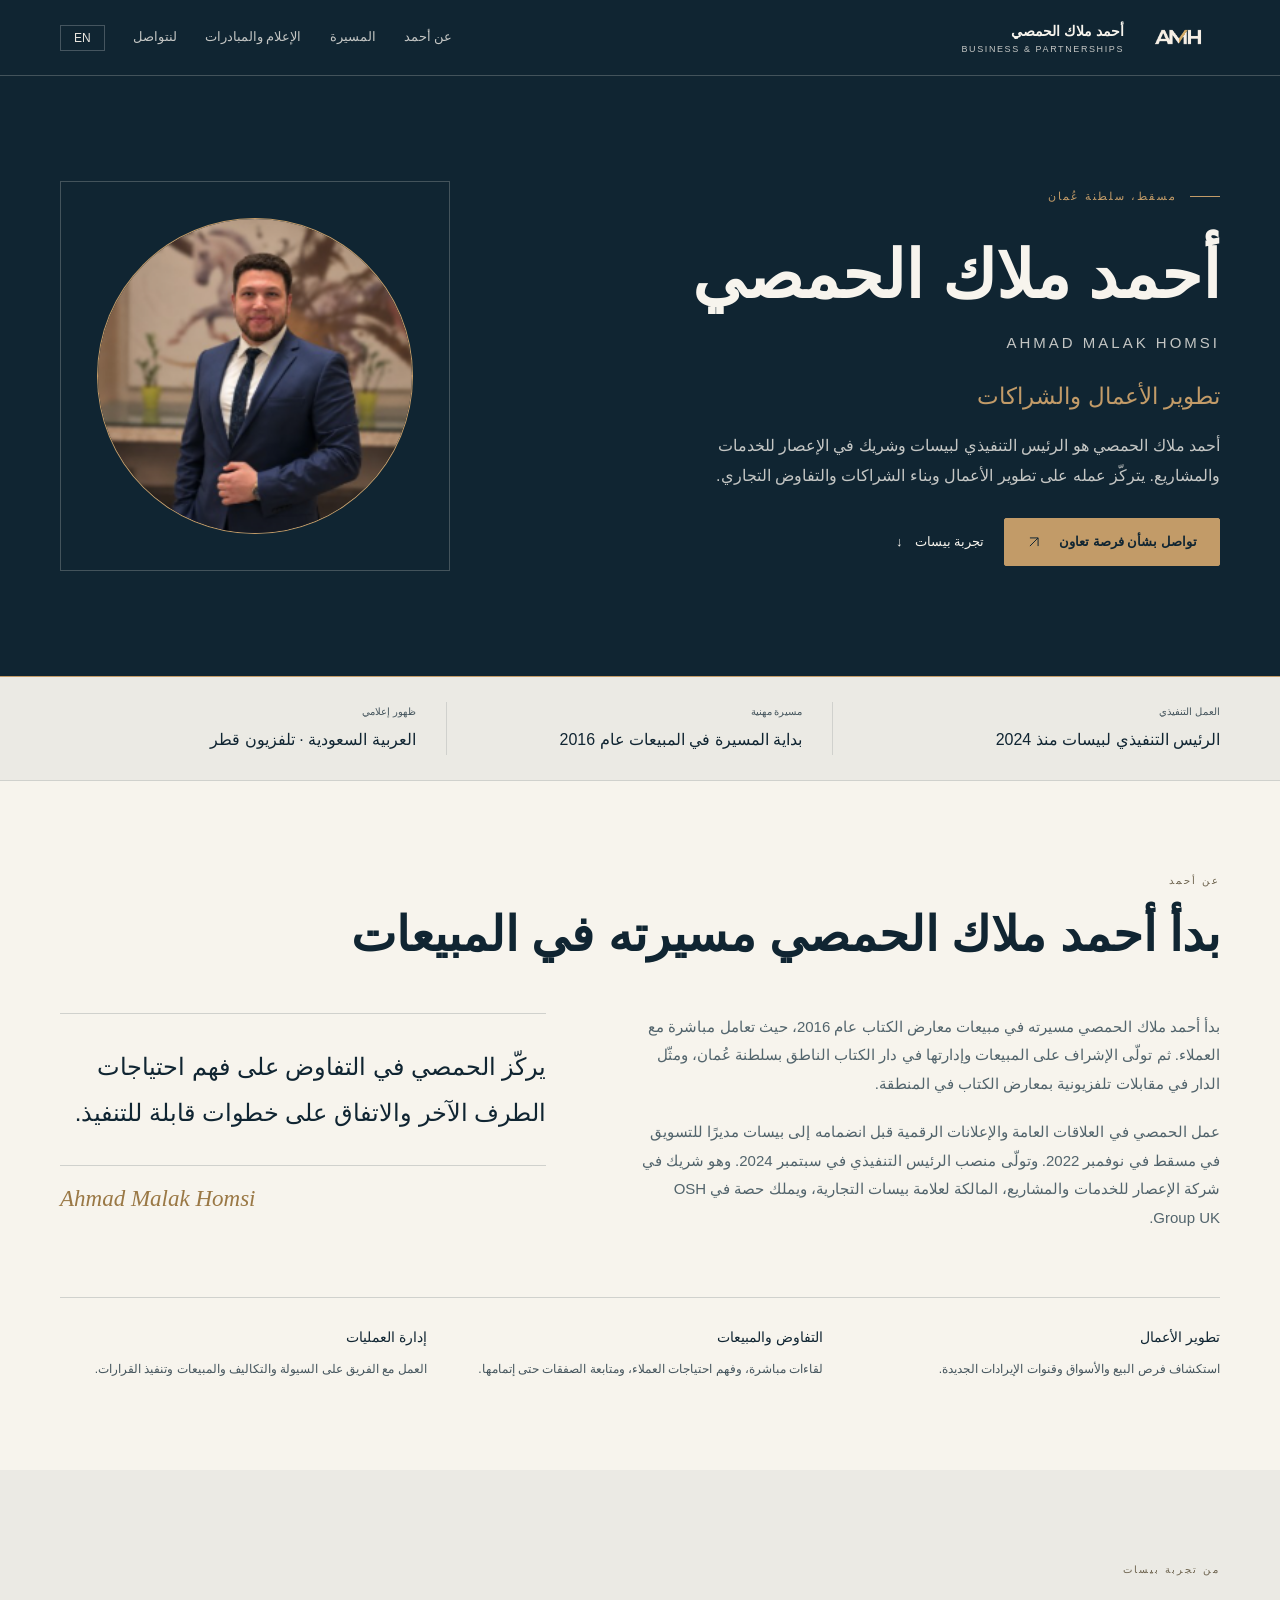
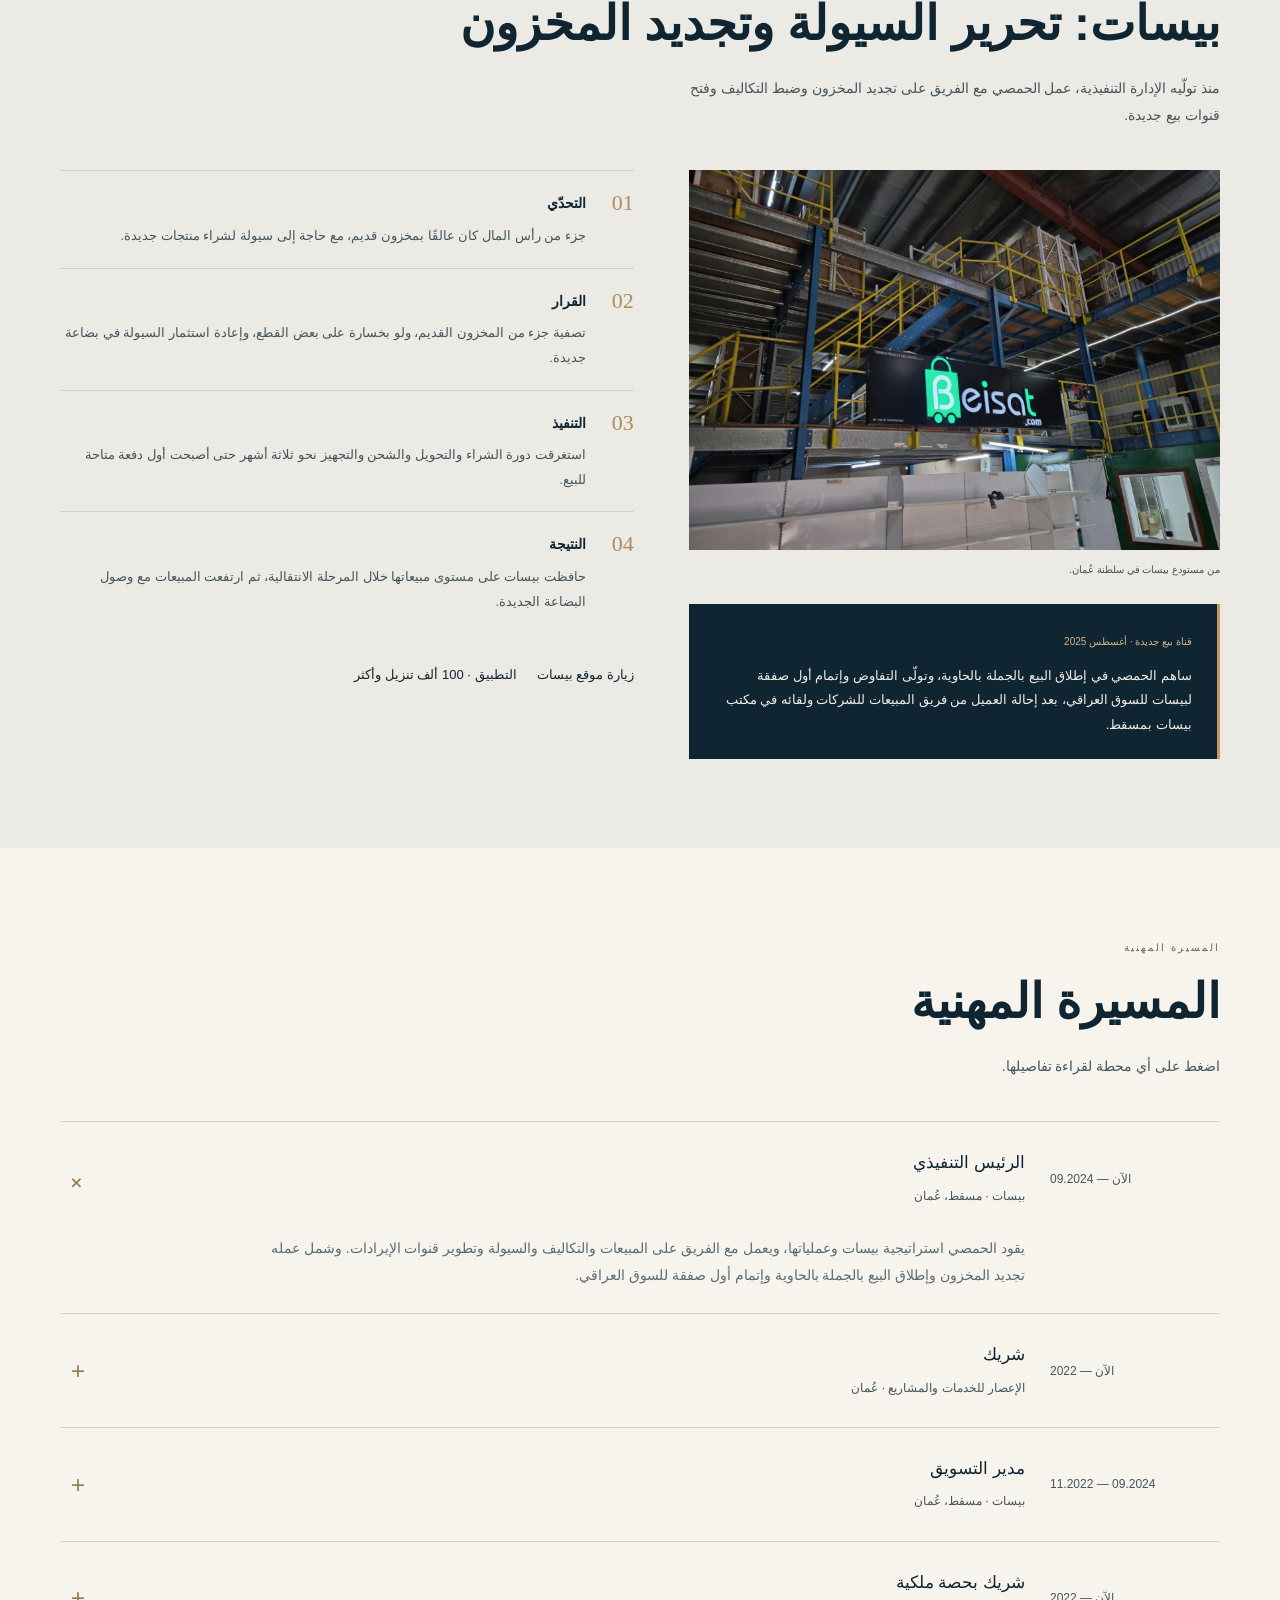
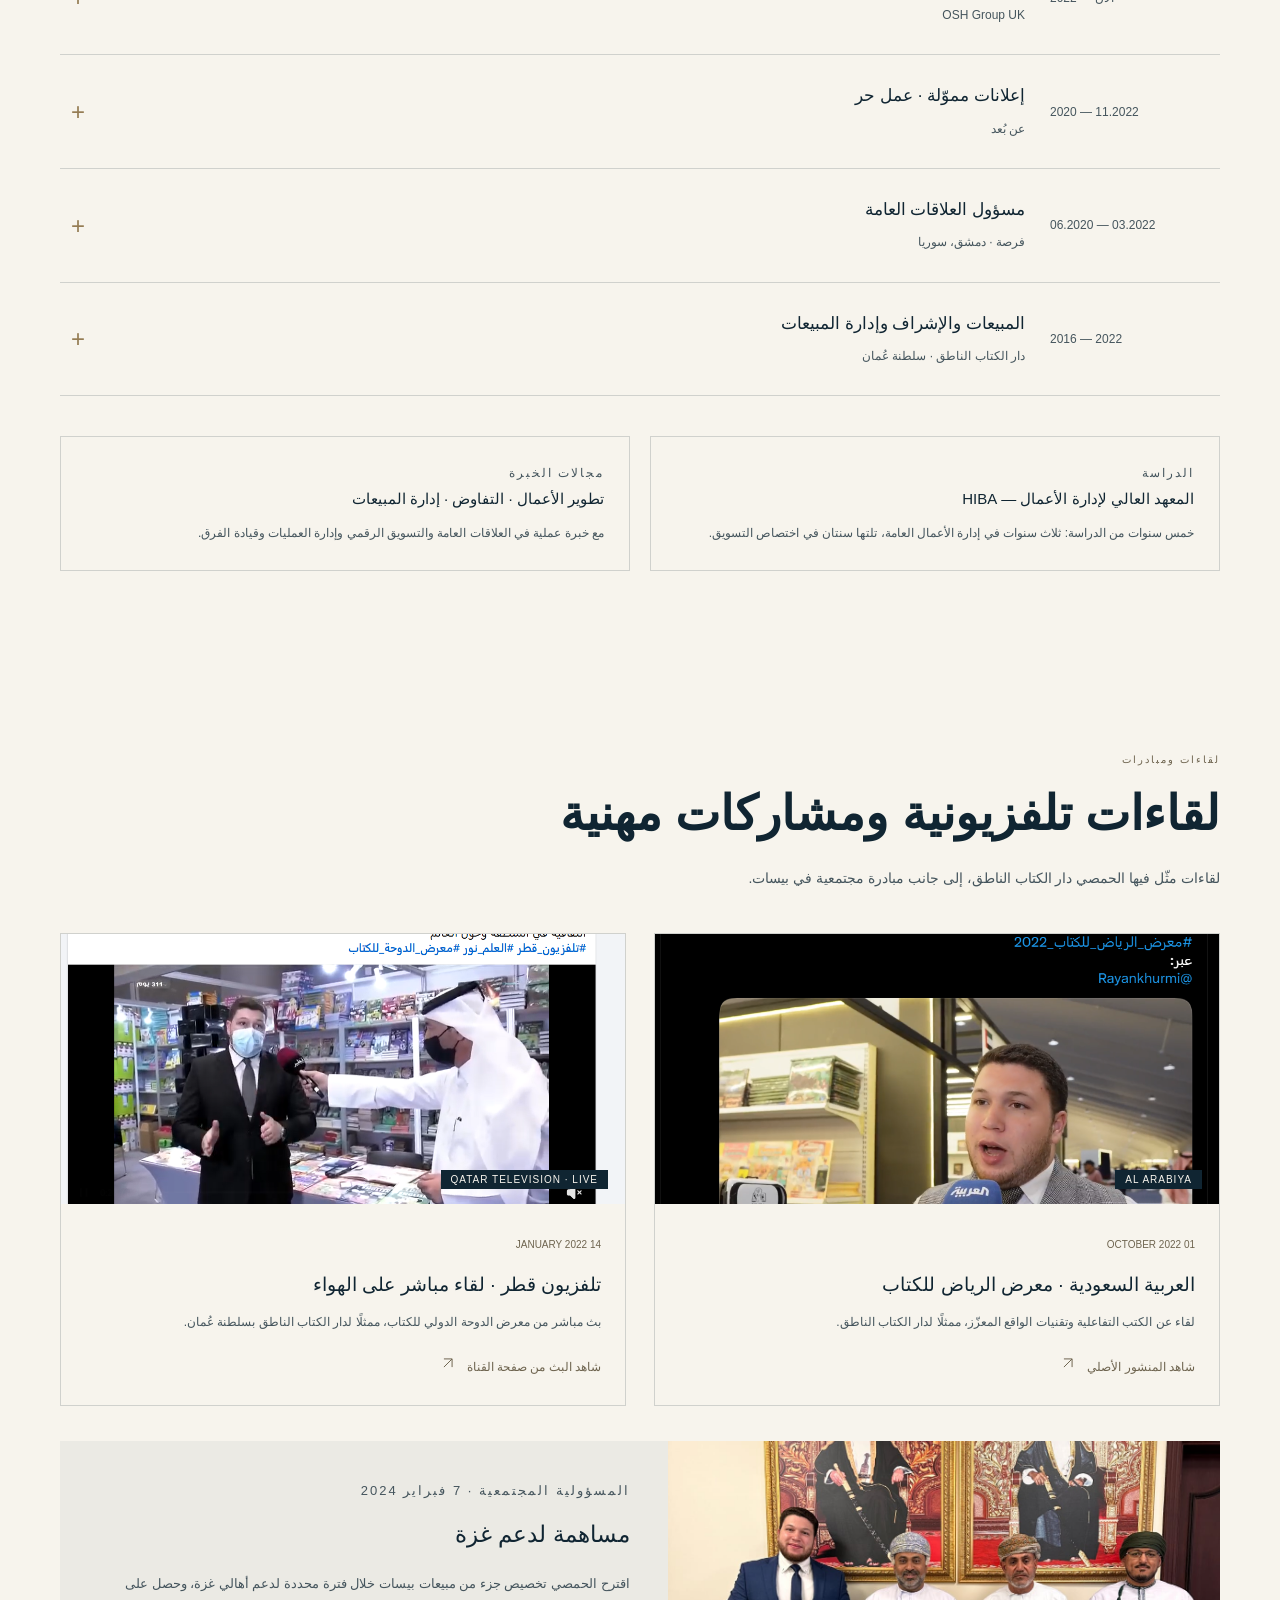
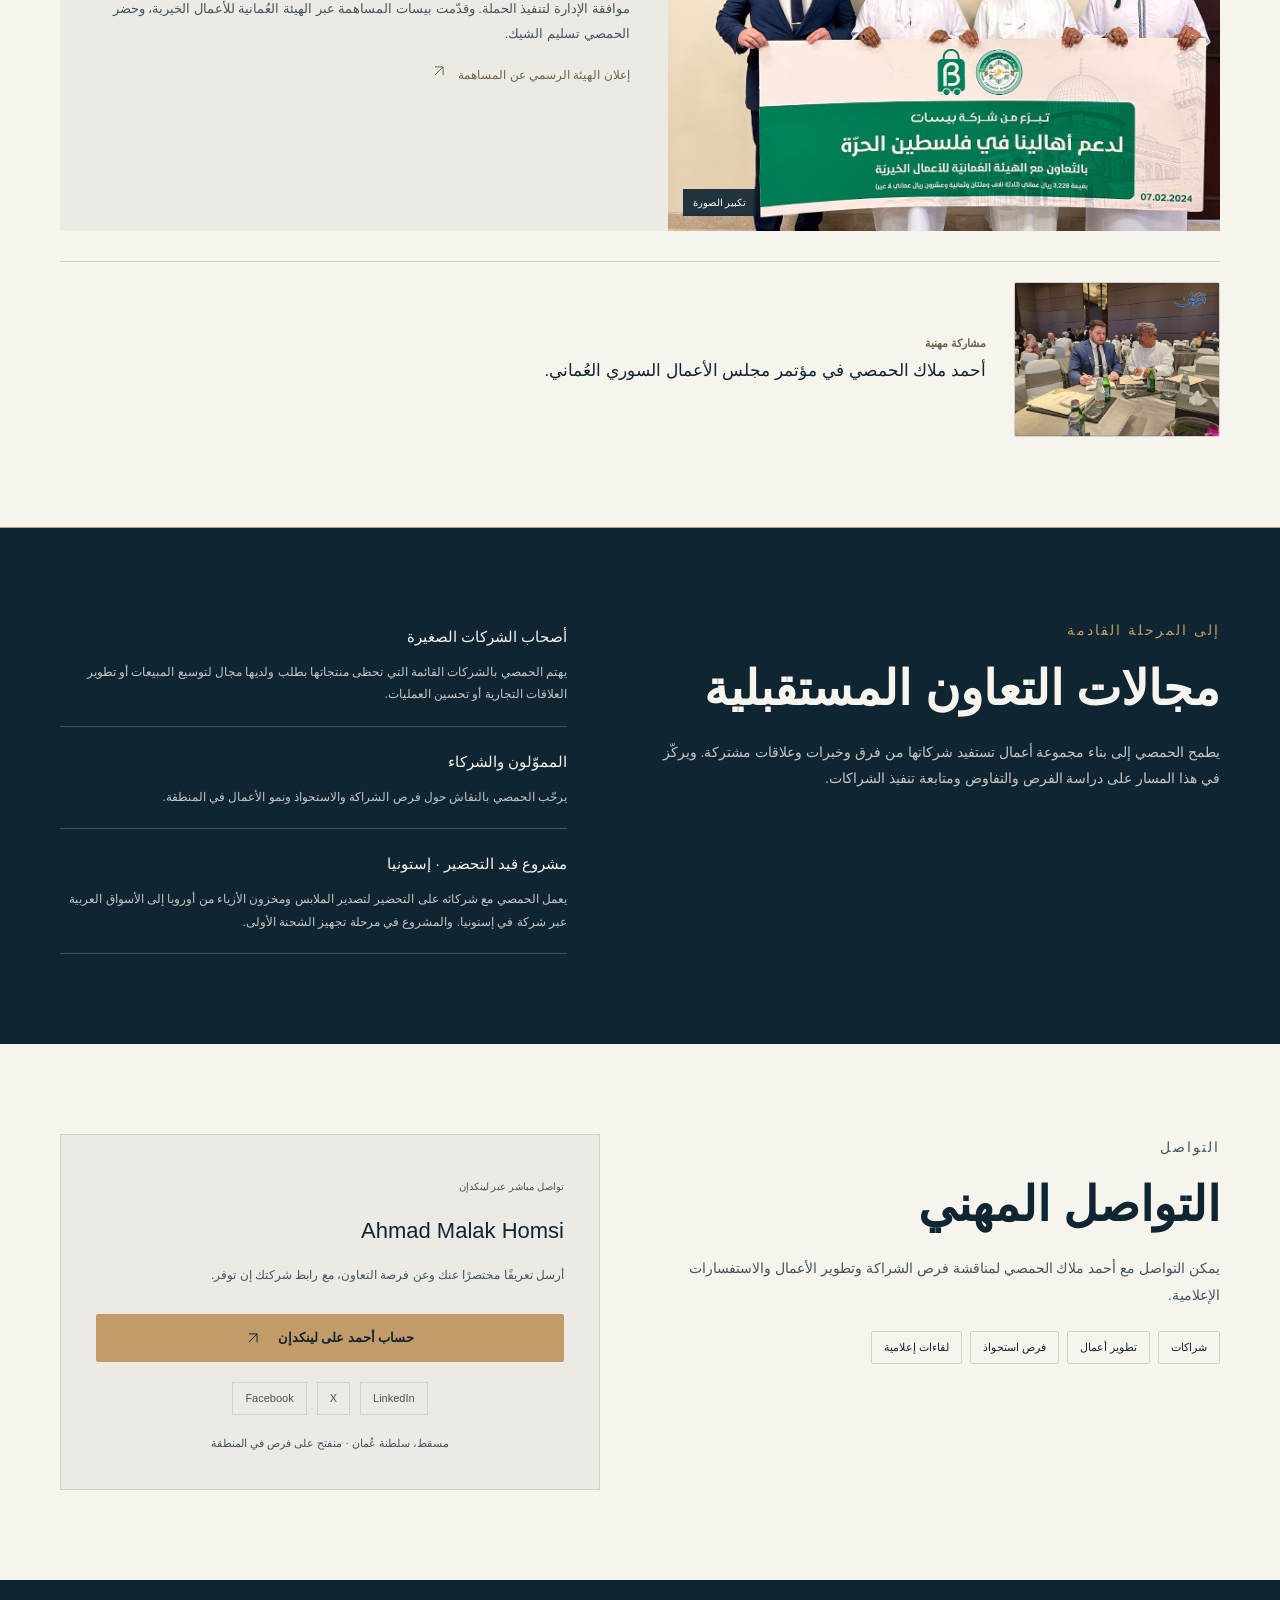
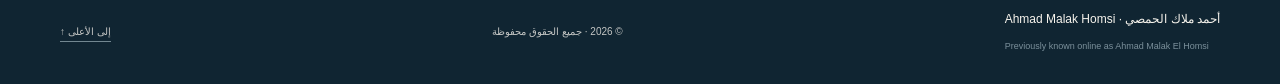
==== index.html @ a21f13a6 "Describe the Gaza contribution without the amount" ====
<!doctype html>
<html lang="ar" dir="rtl">
<head>
<meta charset="utf-8">
<meta name="viewport" content="width=device-width,initial-scale=1">
<meta name="theme-color" content="#102532">
<title>أحمد ملاك الحمصي | Ahmad Malak Homsi — تطوير الأعمال والشراكات</title>
<meta name="description" content="أحمد ملاك الحمصي، الرئيس التنفيذي لبيسات وشريك في الإعصار للخدمات والمشاريع. خبرة في تطوير الأعمال والتفاوض والشراكات. تعرّف إلى مسيرته ولقاءاته الإعلامية.">
<meta property="og:type" content="profile">
<meta name="color-scheme" content="light">
<script type="application/ld+json">{"@context": "https://schema.org", "@type": "ProfilePage", "url": "https://ahmadmalakhomsi.com/", "mainEntity": {"@type": "Person", "name": "Ahmad Malak Homsi", "alternateName": ["أحمد ملاك الحمصي", "Ahmad Malak El Homsi", "Ahmad Malak Homsy"], "jobTitle": "Chief Executive Officer at Beisat", "worksFor": {"@type": "Organization", "name": "Beisat", "url": "https://beisat.com/"}, "alumniOf": {"@type": "EducationalOrganization", "name": "Higher Institute of Business Administration"}, "sameAs": ["https://www.linkedin.com/in/ahmad-malak-elhomsi/", "https://x.com/MalakHomsi", "https://www.facebook.com/Ahmad.malak.homsi"], "knowsAbout": ["Business Development", "Negotiation", "Sales Management", "Business Operations"], "homeLocation": {"@type": "Place", "name": "Muscat, Oman"}, "@id": "https://ahmadmalakhomsi.com/#ahmad-malak-homsi", "url": "https://ahmadmalakhomsi.com/"}}</script>
<style>
:root{--navy:#102532;--deep:#0b1b26;--gold:#c29b68;--paper:#f5f3ee;--ink:#142c39;--muted:#68777b;--line:#d9dedb;--white:#fff;--sans:Tahoma,Arial,sans-serif;--radius:4px}*{box-sizing:border-box}html{scroll-behavior:smooth;scroll-padding-top:100px}body{margin:0;background:var(--paper);color:var(--ink);font-family:var(--sans);font-size:16px;line-height:1.9}body[dir=ltr]{font-family:Arial,Helvetica,sans-serif}a{color:inherit;text-decoration:none}button,input{font:inherit}button,a{-webkit-tap-highlight-color:transparent}button{cursor:pointer}button:focus-visible,a:focus-visible,summary:focus-visible{outline:3px solid var(--gold);outline-offset:5px}img{max-width:100%;display:block}button{border:0}.wrap{width:min(1160px,calc(100% - 64px));margin:auto}.skip{position:fixed;top:-100px;left:24px;background:white;padding:8px 16px;z-index:100}.skip:focus{top:10px}.header{height:88px;background:var(--deep);color:#f9f8f4;border-bottom:1px solid #ffffff19;position:sticky;top:0;z-index:20}.nav{height:100%;display:flex;align-items:center;gap:28px}.brand{display:flex;align-items:center;gap:12px;margin-inline-end:auto;line-height:1.45}.brand-mark{width:84px;height:30px;object-fit:contain;flex:none;filter:url(#amh-header-colors)}.brand strong{font-size:14px;font-weight:600}.brand strong{font-size:14px;font-weight:600}.brand small{display:block;font-size:9px;color:#aab8bd;letter-spacing:1.6px}.navlinks{display:flex;gap:25px;font-size:12px;color:#c4cfd1}.navlinks a:hover{color:var(--gold)}.lang{background:transparent;color:#e9e6df;border:1px solid #ffffff38;padding:5px 13px;font:12px Arial,sans-serif}.menu{display:none;color:white;background:transparent;font-size:22px}.hero{background:var(--deep);color:white;position:relative;overflow:hidden}.hero:before{content:"";position:absolute;inset:0;background:radial-gradient(ellipse at 10% 30%,#47657725,transparent 55%);pointer-events:none}.hero-grid{min-height:690px;display:grid;grid-template-columns:1.4fr 1fr;gap:65px;align-items:center;position:relative;padding-block:72px}.eyebrow{font-size:11px;letter-spacing:2px;color:var(--gold);display:flex;align-items:center;gap:13px;margin-bottom:24px}.eyebrow:before{content:"";height:1px;width:30px;background:var(--gold)}h1{font-size:clamp(43px,4.7vw,66px);line-height:1.48;font-weight:500;letter-spacing:-1.5px;margin:0 0 8px}.latin-name{font:15px Arial,sans-serif;letter-spacing:3px;color:#a5b4ba;margin:0 0 28px}.hero h2{font-size:24px;font-weight:400;color:#d2b486;line-height:1.7;margin:0 0 18px}.hero-copy{font-size:15px;color:#b8c5ca;max-width:520px;line-height:2.1}.hero-role{font-size:11px;color:#9eaeb5;border-inline-start:2px solid var(--gold);padding-inline-start:15px;margin:24px 0}.actions{display:flex;align-items:center;flex-wrap:wrap;gap:20px;margin-top:30px}.button{display:inline-flex;align-items:center;justify-content:center;gap:18px;background:var(--gold);color:var(--deep);padding:11px 22px;font-size:13px;font-weight:600;border:1px solid var(--gold)}.button:hover{background:#d2b487}.textlink{font-size:13px;display:inline-flex;gap:12px;align-items:center}.arrow{font-family:Arial;font-size:18px}.portrait-frame{position:relative;max-width:380px;width:100%;margin-inline-start:auto;display:flex;flex-direction:column;align-items:center}.portrait-stage{width:320px;height:350px;position:relative;display:flex;align-items:center;justify-content:center;border:1px solid #ffffff12;background:linear-gradient(145deg,#243844,#152a37);border-radius:170px 170px 4px 4px;box-shadow:0 25px 80px #0003}.portrait-stage:before{content:"";position:absolute;inset:14px;border:1px solid #c29b6840;border-radius:160px 160px 3px 3px}.portrait{width:245px;height:245px;border-radius:50%;overflow:hidden;position:relative;box-shadow:0 0 0 8px #132733,0 0 0 9px #c29b6850}.portrait svg{width:100%;height:100%;display:block}.portrait-caption{background:#193341;border:1px solid #ffffff15;color:#f6f5f1;width:290px;margin-top:-18px;z-index:1;position:relative;padding:17px 20px;text-align:center}.portrait-caption strong{display:block;font-size:13px;font-weight:500}.portrait-caption span{font-size:10px;color:#b2c0c6}.portrait-note{font-size:10px;color:#8198a3;margin:16px 0 0}.trust{background:#eae9e3;border-bottom:1px solid var(--line)}.trust-grid{display:grid;grid-template-columns:repeat(3,1fr);padding-block:25px}.trust-item{padding:0 30px;border-inline-start:1px solid #cdd4d0}.trust-item:first-child{padding-inline-start:0;border:0}.trust-item small{display:block;color:var(--muted);font-size:10px;margin-bottom:4px}.trust-item strong{font-weight:500;font-size:16px}.section{padding-block:95px}.section-top{display:flex;align-items:end;justify-content:space-between;gap:30px;margin-bottom:42px}.kicker{color:#947340;font-size:10px;letter-spacing:2px;margin:0 0 9px}.section h2{font-size:35px;line-height:1.5;font-weight:500;margin:0}.section-lead{max-width:540px;font-size:14px;color:var(--muted);margin:15px 0 0}.number{font:12px Georgia,serif;color:#a0aaa8;letter-spacing:3px}.about-grid{display:grid;grid-template-columns:1.2fr 1fr;gap:90px}.about-copy p{margin:0 0 20px;font-size:15px;color:#52646c}.quote{font-size:24px;line-height:1.9;margin:0;padding:30px 0;border-block:1px solid var(--line);font-weight:400}.signature{font:italic 23px Georgia,serif;color:#9a7845;display:block;margin-top:20px}.capabilities{border-top:1px solid var(--line);margin-top:45px;display:grid;grid-template-columns:repeat(3,1fr);gap:30px;padding-top:26px}.capabilities b{display:block;font-size:14px;font-weight:500;margin-bottom:7px}.capabilities p{font-size:12px;color:var(--muted);margin:0}.case{background:#e9edea}.case-grid{display:grid;grid-template-columns:1fr 1.08fr;gap:55px;align-items:start}.case-image{height:380px;object-fit:cover;width:100%;filter:saturate(.8)}.photo-credit{font-size:10px;color:var(--muted);margin:10px 0 0}.case-intro{font-size:15px;color:#52646c;margin:0 0 25px}.case-step{display:grid;grid-template-columns:34px 1fr;gap:14px;padding-block:19px;border-top:1px solid #ccd5ce}.step-num{font:22px Georgia,serif;color:#ad8c5e}.case-step h3{font-size:14px;font-weight:600;margin:0 0 7px}.case-step p{font-size:13px;color:#5b6d73;margin:0}.deal-note{margin-top:25px;background:var(--navy);color:#f2eee8;padding:21px 25px;border-inline-start:3px solid var(--gold)}.deal-note small{font-size:10px;color:#d0b486}.deal-note p{font-size:13px;margin:8px 0 0}.timeline{border-top:1px solid var(--line)}details{border-bottom:1px solid var(--line)}summary{list-style:none;cursor:pointer;display:grid;grid-template-columns:170px 1fr 25px;align-items:center;gap:25px;padding:25px 0}summary::-webkit-details-marker{display:none}.date{font:12px Arial,sans-serif;color:var(--muted);direction:ltr;text-align:start}.role-title{font-size:17px;font-weight:500;display:block}.company{font-size:12px;color:var(--muted)}.plus{font-size:24px;font-weight:300;color:#957c54}details[open] .plus{transform:rotate(45deg)}.detail-content{margin-inline-start:195px;padding:0 0 25px;max-width:760px;font-size:14px;color:#5b6d73}.detail-content p{margin:0}.detail-content a{color:#8b6837;border-bottom:1px solid #bea77f}.education{margin-top:40px;display:grid;grid-template-columns:1fr 1fr;gap:20px}.edu-panel{padding:25px;border:1px solid var(--line)}.edu-panel h3{font-size:15px;margin:0 0 8px;font-weight:500}.edu-panel p{margin:0;font-size:12px;color:var(--muted)}.media-section{background:#fff}.media-grid{display:grid;grid-template-columns:1fr 1fr;gap:28px}.media-card{display:flex;flex-direction:column;border:1px solid #e2e5df;background:#fafaf7}.media-visual{height:270px;overflow:hidden;background:#e9eae5;position:relative}.media-visual img{width:100%;height:100%;object-fit:cover;object-position:center 60%;transition:transform .4s}.media-card:hover .media-visual img{transform:scale(1.03)}.media-tag{position:absolute;bottom:15px;inset-inline-start:17px;background:#102532ed;color:white;font:10px Arial,sans-serif;padding:4px 10px;letter-spacing:1px}.media-body{padding:24px}.media-body small{font:10px Arial,sans-serif;color:#8f754e}.media-body h3{font-size:19px;font-weight:500;margin:8px 0}.media-body p{font-size:12px;color:var(--muted);margin:0 0 17px}.media-link{font-size:12px;color:#76572c;display:inline-flex;gap:12px}.community{margin-top:35px;display:grid;grid-template-columns:1fr 1.1fr;background:#f1f1eb}.community-picture{position:relative;overflow:hidden;max-height:390px;background:#dfe4dc;padding:0;display:block;width:100%;cursor:zoom-in}.community-picture img{width:100%;height:100%;object-fit:cover;object-position:center 49%}.zoom-hint{position:absolute;bottom:15px;inset-inline-end:15px;background:#102532e8;color:white;font-size:10px;padding:4px 10px}.community-copy{padding:38px}.community-copy h3{font-size:23px;font-weight:500;margin:0 0 16px}.community-copy p{font-size:13px;color:#5c6e73}.amount{font:42px Georgia,serif;color:#91703e;direction:ltr;display:inline-block;line-height:1.3}.amount small{font:11px var(--sans);letter-spacing:1px}.vision{background:var(--navy);color:#f2f1eb;position:relative}.vision .kicker{color:#c5a577}.vision-grid{display:grid;grid-template-columns:1.1fr 1fr;gap:95px;align-items:start}.vision h2{font-size:37px}.vision p{color:#b3c3c9;font-size:14px}.vision-badge{font-size:10px;color:#ddc398;display:inline-block;border:1px solid #c29b6850;padding:4px 10px;margin-top:10px}.vision-list{margin-top:5px}.vision-item{border-bottom:1px solid #ffffff20;padding:20px 0}.vision-item:first-child{padding-top:0}.vision-item strong{font-size:15px;font-weight:500}.vision-item p{font-size:12px;margin:8px 0 0}.contact-grid{display:grid;grid-template-columns:1fr 1fr;gap:80px}.contact h2{font-size:38px}.contact p{font-size:14px;color:var(--muted)}.contact-topics{margin-top:23px;display:flex;gap:8px;flex-wrap:wrap}.topic{border:1px solid #cbd4d0;border-radius:2px;padding:5px 12px;font-size:11px}.contact-panel{padding:35px;background:white;border:1px solid var(--line)}.contact-panel small{font-size:10px;color:var(--muted)}.contact-panel h3{font-size:22px;font-weight:500;margin:10px 0}.contact-panel p{font-size:12px}.contact-panel .button{width:100%;margin-top:15px}.social-links{display:flex;justify-content:center;gap:10px;flex-wrap:wrap;margin-top:20px}.social-links a{border:1px solid #cbd4d0;padding:5px 12px;font-size:11px;color:#53666c}.social-links a:hover{border-color:var(--gold);color:#76572c}.contact-location{margin-top:18px;text-align:center;color:#728086;font-size:11px}.footer{background:var(--deep);color:#91a4ae;padding:28px 0}.footer-inner{display:flex;align-items:center;gap:25px;justify-content:space-between;font-size:10px}.footer strong{color:#dce3e5;font-size:12px;font-weight:400}.backtop{border-bottom:1px solid #728791}.previous-name{font-size:9px;color:#7b909b;margin-top:8px;direction:ltr}.dialog{border:0;background:#fff;padding:12px;max-width:min(900px,92vw);max-height:92vh;overflow:auto}.dialog::backdrop{background:#07131ee8}.dialog img{max-height:80vh;max-width:100%;object-fit:contain;margin:auto}.dialog-close{background:var(--navy);color:white;position:absolute;top:20px;inset-inline-end:20px;border:1px solid #fff7;width:35px;height:35px}.dialog-caption{font-size:11px;text-align:center;color:var(--muted);padding:8px}.ltr{direction:ltr;unicode-bidi:isolate}.sr-only{position:absolute;width:1px;height:1px;padding:0;overflow:hidden;clip:rect(0,0,0,0);white-space:nowrap}
@media(min-width:1450px){.hero-grid{min-height:730px}}@media(max-width:1000px){.navlinks{gap:15px}.hero-grid{gap:35px}.portrait-stage{width:280px;height:320px}.portrait{width:220px;height:220px}.about-grid,.vision-grid{gap:45px}.case-grid{gap:30px}.community-copy{padding:28px}.media-visual{height:235px}}
@media(max-width:760px){.wrap{width:calc(100% - 36px)}.header{height:72px}.nav{gap:15px}.navlinks{display:none;position:absolute;top:72px;inset-inline:0;background:#102532;padding:20px;box-shadow:0 12px 20px #0003}.navlinks.open{display:flex;flex-direction:column;align-items:center;gap:16px}.menu{display:block}.brand strong{font-size:12px}.brand small{font-size:8px}.brand-mark{width:70px;height:25px}.lang{padding:4px 10px}.hero-grid{grid-template-columns:1fr;gap:38px;padding-block:45px;min-height:0}.hero-copy{max-width:100%}h1{font-size:40px;letter-spacing:-1px}.latin-name{font-size:12px;letter-spacing:2px}.hero h2{font-size:21px}.portrait-frame{margin:auto;max-width:100%}.portrait-stage{width:270px;height:290px}.portrait{width:215px;height:215px}.portrait-caption{width:250px}.hero-role{font-size:10px}.trust-grid{grid-template-columns:1fr;gap:16px;padding-block:22px}.trust-item,.trust-item:first-child{padding:0;border:0;display:flex;align-items:center;justify-content:space-between;gap:10px}.trust-item small{margin:0}.trust-item strong{font-size:14px}.section{padding-block:60px}.section h2,.vision h2,.contact h2{font-size:28px}.section-top{margin-bottom:28px;gap:15px}.section-lead{font-size:13px}.number{font-size:10px}.about-grid,.case-grid,.vision-grid,.contact-grid{grid-template-columns:1fr;gap:30px}.quote{font-size:20px;padding-block:25px}.about-copy p{font-size:14px}.capabilities{grid-template-columns:1fr;gap:22px;margin-top:30px}.case-image{height:270px}summary{grid-template-columns:95px 1fr 20px;gap:10px;padding:22px 0}.date{font-size:10px}.role-title{font-size:15px}.company{font-size:10px}.detail-content{margin-inline-start:0;padding-bottom:22px;font-size:13px}.education{grid-template-columns:1fr}.media-grid{grid-template-columns:1fr;gap:20px}.media-visual{height:235px}.community{grid-template-columns:1fr}.community-picture{height:330px}.community-copy{padding:25px}.contact-panel{padding:25px}.footer-inner{flex-wrap:wrap;justify-content:center;text-align:center;gap:10px}.footer-inner>div{width:100%}.actions{gap:18px}.button{font-size:12px}.vision-grid{gap:35px}}
@media(prefers-reduced-motion:reduce){html{scroll-behavior:auto}*,*:before,*:after{transition:none!important;animation:none!important}}
@media print{.header,.actions,.lang,.menu,.dialog,.contact-panel .button{display:none}.section{padding-block:25px}.hero-grid{min-height:0;padding-block:30px}.hero,.vision,.footer{print-color-adjust:exact}.media-visual{height:180px}.portrait-stage{height:240px}.detail-content{display:block}.case-image{height:250px}details{break-inside:avoid}}
.arrow{display:none}.button::after,.media-link::after{content:"";display:inline-block;width:14px;height:14px;flex-shrink:0;background:currentColor;mask:url("data:image/svg+xml,%3Csvg xmlns='http://www.w3.org/2000/svg' viewBox='0 0 24 24'%3E%3Cpath d='M5 19L19 5M5 5h14v14' fill='none' stroke='black' stroke-width='1.7'/%3E%3C/svg%3E") center/contain no-repeat}

@media (max-width: 760px) {
  .nav { gap: clamp(8px, 2vw, 15px); }
  .brand { min-width: 0; gap: clamp(7px, 2vw, 12px); }
  .brand > span { min-width: 0; }
  .brand-mark { width: clamp(48px, 15vw, 70px); }
  .lang, .menu { flex: none; }
  .hero-grid, .about-grid, .case-grid, .vision-grid, .contact-grid,
  .media-grid, .community, .education, .capabilities {
    grid-template-columns: minmax(0, 1fr);
  }
  .hero-grid > *, .section-top > *, .trust-item > *, .actions > * { min-width: 0; }
  .section-top .number { display: none; }
  summary .date, summary .role-title, summary .company { white-space: normal; overflow-wrap: anywhere; }
  .hero h1 { font-size: clamp(30px, 8.5vw, 40px); line-height: 1.24; overflow-wrap: anywhere; }
  .hero h2, .hero-copy, .hero-role { overflow-wrap: anywhere; }
  .eyebrow { flex-wrap: wrap; }
  .portrait-stage, .portrait-caption { max-width: 100%; }
  .portrait { width: min(215px, 82%); height: auto; aspect-ratio: 1; }
  .actions { gap: 12px 18px; }
  .actions .button { max-width: 100%; }
  summary { grid-template-columns: minmax(0, 95px) minmax(0, 1fr) 20px; }
}

.event-note {
  display: flex;
  align-items: center;
  gap: 12px;
  margin: 18px 0 0;
  color: var(--muted);
  font-size: .875rem;
  line-height: 1.55;
}
.event-note img {
  display: block;
  flex: 0 0 auto;
  width: 80px;
  height: auto;
  border-radius: var(--radius);
}
</style>
<link rel="canonical" href="https://ahmadmalakhomsi.com/"><link rel="alternate" hreflang="ar" href="https://ahmadmalakhomsi.com/"><link rel="alternate" hreflang="en" href="https://ahmadmalakhomsi.com/en/"><link rel="alternate" hreflang="x-default" href="https://ahmadmalakhomsi.com/"><meta property="og:url" content="https://ahmadmalakhomsi.com/"><meta property="og:title" content="أحمد ملاك الحمصي | تطوير الأعمال والشراكات">
<meta property="og:description" content="الرئيس التنفيذي لبيسات. تعرّف إلى مسيرتي في تطوير الأعمال والشراكات والتفاوض.">
<meta property="og:site_name" content="Ahmad Malak Homsi">
<meta property="og:image" content="https://ahmadmalakhomsi.com/ahmad-malak-homsi-share.jpg">
<meta property="og:image:type" content="image/jpeg">
<meta property="og:image:width" content="1200">
<meta property="og:image:height" content="630">
<meta property="og:image:alt" content="صورة أحمد ملاك الحمصي واسمه بالعربي والإنجليزي">
<meta property="og:locale" content="ar_OM">
<meta property="og:locale:alternate" content="en_US">
<meta name="twitter:card" content="summary_large_image">
<meta name="twitter:title" content="أحمد ملاك الحمصي | تطوير الأعمال والشراكات">
<meta name="twitter:description" content="الرئيس التنفيذي لبيسات. تعرّف إلى مسيرتي في تطوير الأعمال والشراكات والتفاوض.">
<meta name="twitter:image" content="https://ahmadmalakhomsi.com/ahmad-malak-homsi-share.jpg">
<meta name="twitter:image:alt" content="صورة أحمد ملاك الحمصي واسمه بالعربي والإنجليزي">
<link rel="icon" href="/favicon.svg" type="image/svg+xml" sizes="any">
<link rel="stylesheet" href="/assets/brand.css?v=2">
</head>
<body dir="rtl">
<svg width="0" height="0" aria-hidden="true" focusable="false" style="position:absolute">
  <defs>
    <filter id="amh-header-colors" color-interpolation-filters="sRGB">
      <!-- Use the original red channel to distinguish the navy letters from the gold accent. -->
      <fecolormatrix type="matrix" values="1 0 0 0 0  1 0 0 0 0  1 0 0 0 0  0 0 0 1 0"></fecolormatrix>
      <fecomponenttransfer>
        <fefuncr type="discrete" tablevalues=".969 .839"></fefuncr>
        <fefuncg type="discrete" tablevalues=".945 .682"></fefuncg>
        <fefuncb type="discrete" tablevalues=".902 .416"></fefuncb>
      </fecomponenttransfer>
    </filter>
  </defs>
</svg>
<a class="skip" href="#main">انتقل إلى المحتوى</a>
<header class="header"><nav class="nav wrap" aria-label="التنقل الرئيسي">
<a class="brand" href="#top" aria-label="أحمد ملاك الحمصي — الصفحة الرئيسية"><img class="brand-mark" src="/assets/0f6754c9be452e67.png" alt="AMH"><span><strong>أحمد ملاك الحمصي</strong><small>BUSINESS &amp; PARTNERSHIPS</small></span></a>
<div class="navlinks" id="navlinks"><a href="#about">عن أحمد</a><a href="#experience">المسيرة</a><a href="#media">الإعلام والمبادرات</a><a href="#contact">لنتواصل</a></div>
<a class="lang" id="lang" aria-label="Switch to English" href="/en/">EN</a><button class="menu" id="menu" type="button" aria-controls="navlinks" aria-expanded="false" aria-label="فتح قائمة التنقل">☰</button>
</nav></header>
<main id="main">
<section class="hero" id="top"><div class="wrap hero-grid"><div>
<div class="eyebrow">مسقط، سلطنة عُمان</div>
<h1>أحمد ملاك الحمصي</h1>
<p class="latin-name">AHMAD MALAK HOMSI</p>
<h2>تطوير الأعمال والشراكات</h2>
<p class="hero-copy">أحمد ملاك الحمصي هو الرئيس التنفيذي لبيسات وشريك في الإعصار للخدمات والمشاريع. يتركّز عمله على تطوير الأعمال وبناء الشراكات والتفاوض التجاري.</p>
<div class="actions"><a class="button" href="#contact"><span>تواصل بشأن فرصة تعاون</span><span class="arrow" aria-hidden="true"></span></a><a class="textlink" href="#case"><span>تجربة بيسات</span><span aria-hidden="true">↓</span></a></div>
</div><div class="portrait-frame"><div class="portrait-stage"><div class="portrait"><svg viewBox="147 314 218 218" role="img" aria-label="أحمد ملاك الحمصي ببدلة كحلية"><image href="/assets/1b994fab6c26ddd7.png" width="1918" height="1065"></image></svg></div></div></div></div></section>
<div class="trust"><div class="wrap trust-grid"><div class="trust-item"><small>العمل التنفيذي</small><strong>الرئيس التنفيذي لبيسات منذ 2024</strong></div><div class="trust-item"><small>مسيرة مهنية</small><strong>بداية المسيرة في المبيعات عام 2016</strong></div><div class="trust-item"><small>ظهور إعلامي</small><strong>العربية السعودية · تلفزيون قطر</strong></div></div></div>
<section id="about" class="section"><div class="wrap"><div class="section-top"><div><p class="kicker">عن أحمد</p><h2>بدأ أحمد ملاك الحمصي مسيرته في المبيعات</h2></div><span class="number" aria-hidden="true">01 / ABOUT</span></div><div class="about-grid"><div class="about-copy"><p>بدأ أحمد ملاك الحمصي مسيرته في مبيعات معارض الكتاب عام 2016، حيث تعامل مباشرة مع العملاء. ثم تولّى الإشراف على المبيعات وإدارتها في دار الكتاب الناطق بسلطنة عُمان، ومثّل الدار في مقابلات تلفزيونية بمعارض الكتاب في المنطقة.</p><p>عمل الحمصي في العلاقات العامة والإعلانات الرقمية قبل انضمامه إلى بيسات مديرًا للتسويق في مسقط في نوفمبر 2022. وتولّى منصب الرئيس التنفيذي في سبتمبر 2024. وهو شريك في شركة الإعصار للخدمات والمشاريع، المالكة لعلامة بيسات التجارية، ويملك حصة في OSH Group UK.</p></div><div><p class="quote">يركّز الحمصي في التفاوض على فهم احتياجات الطرف الآخر والاتفاق على خطوات قابلة للتنفيذ.</p><span class="signature" dir="ltr">Ahmad Malak Homsi</span></div></div><div class="capabilities"><div><b>تطوير الأعمال</b><p>استكشاف فرص البيع والأسواق وقنوات الإيرادات الجديدة.</p></div><div><b>التفاوض والمبيعات</b><p>لقاءات مباشرة، وفهم احتياجات العملاء، ومتابعة الصفقات حتى إتمامها.</p></div><div><b>إدارة العمليات</b><p>العمل مع الفريق على السيولة والتكاليف والمبيعات وتنفيذ القرارات.</p></div></div></div></section>
<section class="section case" id="case"><div class="wrap"><div class="section-top"><div><p class="kicker">من تجربة بيسات</p><h2>بيسات: تحرير السيولة وتجديد المخزون</h2><p class="section-lead">منذ تولّيه الإدارة التنفيذية، عمل الحمصي مع الفريق على تجديد المخزون وضبط التكاليف وفتح قنوات بيع جديدة.</p></div><span class="number" aria-hidden="true">02 / BEISAT</span></div><div class="case-grid"><div><img class="case-image" src="/assets/f78b34d52b86da25.jpg" alt="لوحة بيسات داخل مستودع الشركة في سلطنة عُمان" loading="lazy"><p class="photo-credit">من مستودع بيسات في سلطنة عُمان.</p><div class="deal-note"><small>قناة بيع جديدة · أغسطس 2025</small><p>ساهم الحمصي في إطلاق البيع بالجملة بالحاوية، وتولّى التفاوض وإتمام أول صفقة لبيسات للسوق العراقي، بعد إحالة العميل من فريق المبيعات للشركات ولقائه في مكتب بيسات بمسقط.</p></div></div><div><div class="case-step"><span class="step-num">01</span><div><h3>التحدّي</h3><p>جزء من رأس المال كان عالقًا بمخزون قديم، مع حاجة إلى سيولة لشراء منتجات جديدة.</p></div></div><div class="case-step"><span class="step-num">02</span><div><h3>القرار</h3><p>تصفية جزء من المخزون القديم، ولو بخسارة على بعض القطع، وإعادة استثمار السيولة في بضاعة جديدة.</p></div></div><div class="case-step"><span class="step-num">03</span><div><h3>التنفيذ</h3><p>استغرقت دورة الشراء والتحويل والشحن والتجهيز نحو ثلاثة أشهر حتى أصبحت أول دفعة متاحة للبيع.</p></div></div><div class="case-step"><span class="step-num">04</span><div><h3>النتيجة</h3><p>حافظت بيسات على مستوى مبيعاتها خلال المرحلة الانتقالية، ثم ارتفعت المبيعات مع وصول البضاعة الجديدة.</p></div></div><div class="actions"><a class="textlink" href="https://beisat.com/" target="_blank" rel="noopener noreferrer"><span>زيارة موقع بيسات</span></a><a class="textlink" href="https://play.google.com/store/apps/details?id=com.beisat.android&amp;hl=en" target="_blank" rel="noopener noreferrer"><span>التطبيق · 100 ألف تنزيل وأكثر</span></a></div></div></div></div></section>
<section class="section" id="experience"><div class="wrap"><div class="section-top"><div><p class="kicker">المسيرة المهنية</p><h2>المسيرة المهنية</h2><p class="section-lead">اضغط على أي محطة لقراءة تفاصيلها.</p></div><span class="number" aria-hidden="true">03 / EXPERIENCE</span></div><div class="timeline">
<details open><summary><span class="date">09.2024 — الآن</span><span><strong class="role-title">الرئيس التنفيذي</strong><span class="company">بيسات · مسقط، عُمان</span></span><span class="plus" aria-hidden="true">+</span></summary><div class="detail-content"><p>يقود الحمصي استراتيجية بيسات وعملياتها، ويعمل مع الفريق على المبيعات والتكاليف والسيولة وتطوير قنوات الإيرادات. وشمل عمله تجديد المخزون وإطلاق البيع بالجملة بالحاوية وإتمام أول صفقة للسوق العراقي.</p></div></details>
<details><summary><span class="date">2022 — الآن</span><span><strong class="role-title">شريك</strong><span class="company">الإعصار للخدمات والمشاريع · عُمان</span></span><span class="plus" aria-hidden="true">+</span></summary><div class="detail-content"><p>الحمصي شريك في الشركة العُمانية المالكة لعلامة بيسات التجارية، إلى جانب منصبه التنفيذي في بيسات.</p></div></details>
<details><summary><span class="date">11.2022 — 09.2024</span><span><strong class="role-title">مدير التسويق</strong><span class="company">بيسات · مسقط، عُمان</span></span><span class="plus" aria-hidden="true">+</span></summary><div class="detail-content"><p>أدار الحمصي التسويق من مكتب مسقط بعد تعاونه مع بيسات في الإعلانات الرقمية عن بُعد. كما اقترح الحملة المجتمعية التي خصّصت جزءًا من المبيعات لدعم الشعب الفلسطيني.</p></div></details>
<details><summary><span class="date">2022 — الآن</span><span><strong class="role-title">شريك بحصة ملكية</strong><span class="company">OSH Group UK</span></span><span class="plus" aria-hidden="true">+</span></summary><div class="detail-content"><p>يملك الحمصي حصة في OSH Group UK، التي تقدّم، وفقًا لموقعها، خدمات الاستشارات الإدارية لأصحاب الأعمال وصنّاع القرار.</p><a href="https://www.oshgroup.digital/" target="_blank" rel="noopener noreferrer">الموقع الرسمي </a></div></details>
<details><summary><span class="date">2020 — 11.2022</span><span><strong class="role-title">إعلانات مموّلة · عمل حر</strong><span class="company">عن بُعد</span></span><span class="plus" aria-hidden="true">+</span></summary><div class="detail-content"><p>أدار الحمصي حملات إعلانية مموّلة لعملاء من بينهم بيسات، وتطوّر هذا التعاون إلى انضمامه للشركة مديرًا للتسويق في نوفمبر 2022.</p></div></details>
<details><summary><span class="date">06.2020 — 03.2022</span><span><strong class="role-title">مسؤول العلاقات العامة</strong><span class="company">فرصة · دمشق، سوريا</span></span><span class="plus" aria-hidden="true">+</span></summary><div class="detail-content"><p>تولّى الحمصي العلاقات الخارجية للمنصة والتواصل باسمها مع الشركات التجارية والمنظمات الدولية.</p><a href="https://www.facebook.com/share/p/1FXpP3RZpK/" target="_blank" rel="noopener noreferrer">تعريف فريق فرصة بدوري </a></div></details>
<details><summary><span class="date">2016 — 2022</span><span><strong class="role-title">المبيعات والإشراف وإدارة المبيعات</strong><span class="company">دار الكتاب الناطق · سلطنة عُمان</span></span><span class="plus" aria-hidden="true">+</span></summary><div class="detail-content"><p>بدأ الحمصي في مبيعات معارض الكتاب، ثم انتقل إلى الإشراف وإدارة المبيعات. وتعامل مباشرة مع العملاء ومثّل الدار في لقاءات تلفزيونية بمعارض الكتاب في المنطقة.</p></div></details></div>
<div class="education"><div class="edu-panel"><p class="kicker">الدراسة</p><h3>المعهد العالي لإدارة الأعمال — HIBA</h3><p>خمس سنوات من الدراسة: ثلاث سنوات في إدارة الأعمال العامة، تلتها سنتان في اختصاص التسويق.</p></div><div class="edu-panel"><p class="kicker">مجالات الخبرة</p><h3>تطوير الأعمال · التفاوض · إدارة المبيعات</h3><p>مع خبرة عملية في العلاقات العامة والتسويق الرقمي وإدارة العمليات وقيادة الفرق.</p></div></div></div></section>
<section class="section media-section" id="media"><div class="wrap"><div class="section-top"><div><p class="kicker">لقاءات ومبادرات</p><h2>لقاءات تلفزيونية ومشاركات مهنية</h2><p class="section-lead">لقاءات مثّل فيها الحمصي دار الكتاب الناطق، إلى جانب مبادرة مجتمعية في بيسات.</p></div><span class="number" aria-hidden="true">04 / MEDIA</span></div><div class="media-grid"><article class="media-card"><a href="https://x.com/AlArabiya_KSA/status/1576208315209621504" target="_blank" rel="noopener noreferrer" class="media-visual" aria-label="مشاهدة لقاء العربية السعودية"><img src="/assets/538112f0e08a0ca0.png" alt="أحمد ملاك الحمصي في لقاء مع العربية السعودية بمعرض الرياض الدولي للكتاب" loading="lazy"><span class="media-tag">AL ARABIYA</span></a><div class="media-body"><small>01 OCTOBER 2022</small><h3>العربية السعودية · معرض الرياض للكتاب</h3><p>لقاء عن الكتب التفاعلية وتقنيات الواقع المعزّز، ممثلًا لدار الكتاب الناطق.</p><a class="media-link" href="https://x.com/AlArabiya_KSA/status/1576208315209621504" target="_blank" rel="noopener noreferrer"><span>شاهد المنشور الأصلي</span></a></div></article><article class="media-card"><a class="media-visual" href="https://www.facebook.com/share/v/19sV444Bwp/" target="_blank" rel="noopener noreferrer" aria-label="مشاهدة البث المباشر من تلفزيون قطر"><img src="/assets/9ce82f50197b140a.png" alt="أحمد ملاك الحمصي في بث مباشر مع تلفزيون قطر بمعرض الدوحة الدولي للكتاب" loading="lazy"><span class="media-tag">QATAR TELEVISION · LIVE</span></a><div class="media-body"><small>14 JANUARY 2022</small><h3>تلفزيون قطر · لقاء مباشر على الهواء</h3><p>بث مباشر من معرض الدوحة الدولي للكتاب، ممثلًا لدار الكتاب الناطق بسلطنة عُمان.</p><a class="media-link" href="https://www.facebook.com/share/v/19sV444Bwp/" target="_blank" rel="noopener noreferrer"><span>شاهد البث من صفحة القناة</span></a></div></article></div>
<article class="community"><button class="community-picture" id="open-photo" type="button" aria-label="تكبير صورة تسليم شيك مبادرة بيسات"><img src="/assets/8f0a66f0a7d22e40.jpg" alt="أحمد ملاك الحمصي خلال تسليم مساهمة بيسات لدعم غزة إلى الهيئة العُمانية للأعمال الخيرية، 7 فبراير 2024" loading="lazy"><span class="zoom-hint">تكبير الصورة </span></button><div class="community-copy"><p class="kicker">المسؤولية المجتمعية · 7 فبراير 2024</p><h3>مساهمة لدعم غزة</h3><p>اقترح الحمصي تخصيص جزء من مبيعات بيسات خلال فترة محددة لدعم أهالي غزة، وحصل على موافقة الإدارة لتنفيذ الحملة. وقدّمت بيسات المساهمة عبر الهيئة العُمانية للأعمال الخيرية، وحضر الحمصي تسليم الشيك.</p><a class="media-link" href="https://x.com/ocooman/status/1755144523699646489" target="_blank" rel="noopener noreferrer"><span>إعلان الهيئة الرسمي عن المساهمة</span></a></div></article>
<figure class="event-note">
  <img src="/assets/syrian-omani-business-council.jpg" alt="أحمد ملاك الحمصي يدوّن ملاحظات خلال مؤتمر مجلس الأعمال السوري العُماني" width="1170" height="878" loading="lazy">
  <figcaption><span class="event-label">مشاركة مهنية</span>أحمد ملاك الحمصي في مؤتمر مجلس الأعمال السوري العُماني.</figcaption>
</figure>
</div></section>
<section class="section vision" id="vision"><div class="wrap vision-grid"><div><p class="kicker">إلى المرحلة القادمة</p><h2>مجالات التعاون المستقبلية</h2><p>يطمح الحمصي إلى بناء مجموعة أعمال تستفيد شركاتها من فرق وخبرات وعلاقات مشتركة. ويركّز في هذا المسار على دراسة الفرص والتفاوض ومتابعة تنفيذ الشراكات.</p></div><div class="vision-list"><div class="vision-item"><strong>أصحاب الشركات الصغيرة</strong><p>يهتم الحمصي بالشركات القائمة التي تحظى منتجاتها بطلب ولديها مجال لتوسيع المبيعات أو تطوير العلاقات التجارية أو تحسين العمليات.</p></div><div class="vision-item"><strong>المموّلون والشركاء</strong><p>يرحّب الحمصي بالنقاش حول فرص الشراكة والاستحواذ ونمو الأعمال في المنطقة.</p></div><div class="vision-item"><strong>مشروع قيد التحضير · إستونيا</strong><p>يعمل الحمصي مع شركائه على التحضير لتصدير الملابس ومخزون الأزياء من أوروبا إلى الأسواق العربية عبر شركة في إستونيا. والمشروع في مرحلة تجهيز الشحنة الأولى.</p></div></div></div></section>
<section class="section contact" id="contact"><div class="wrap contact-grid"><div><p class="kicker">التواصل</p><h2>التواصل المهني</h2><p>يمكن التواصل مع أحمد ملاك الحمصي لمناقشة فرص الشراكة وتطوير الأعمال والاستفسارات الإعلامية.</p><div class="contact-topics"><span class="topic">شراكات</span><span class="topic">تطوير أعمال</span><span class="topic">فرص استحواذ</span><span class="topic">لقاءات إعلامية</span></div></div><div class="contact-panel"><small>تواصل مباشر عبر لينكدإن</small><h3>Ahmad Malak Homsi</h3><p>أرسل تعريفًا مختصرًا عنك وعن فرصة التعاون، مع رابط شركتك إن توفر.</p><a class="button" href="https://www.linkedin.com/in/ahmad-malak-elhomsi/" target="_blank" rel="noopener noreferrer"><span>حساب أحمد على لينكدإن</span></a><div class="social-links" aria-label="Social profiles"><a href="https://www.linkedin.com/in/ahmad-malak-elhomsi/" target="_blank" rel="noopener noreferrer">LinkedIn</a><a href="https://x.com/MalakHomsi" target="_blank" rel="noopener noreferrer">X</a><a href="https://www.facebook.com/Ahmad.malak.homsi" target="_blank" rel="noopener noreferrer">Facebook</a></div><div class="contact-location">مسقط، سلطنة عُمان · منفتح على فرص في المنطقة</div></div></div></section>
</main>
<footer class="footer"><div class="wrap footer-inner"><div><strong>أحمد ملاك الحمصي · Ahmad Malak Homsi</strong><div class="previous-name">Previously known online as Ahmad Malak El Homsi</div></div><span>© 2026 · جميع الحقوق محفوظة</span><a class="backtop" href="#top">إلى الأعلى ↑</a></div></footer>
<dialog class="dialog" id="photo-dialog" aria-labelledby="photo-caption"><button class="dialog-close" id="close-photo" type="button" aria-label="إغلاق الصورة">×</button><img src="/assets/8f0a66f0a7d22e40.jpg" alt="الصورة الكاملة لتسليم مساهمة بيسات للهيئة العُمانية للأعمال الخيرية"><div class="dialog-caption" id="photo-caption">تسليم مساهمة بيسات · الهيئة العُمانية للأعمال الخيرية · 7 فبراير 2024</div></dialog>
<script>
(function(){
  const menuButton=document.getElementById('menu');
  const links=document.getElementById('navlinks');
  const dialog=document.getElementById('photo-dialog');
  function closeMenu(){links.classList.remove('open');menuButton.setAttribute('aria-expanded','false');}
  menuButton.addEventListener('click',function(){const open=links.classList.toggle('open');menuButton.setAttribute('aria-expanded',String(open));});
  links.querySelectorAll('a').forEach(function(link){link.addEventListener('click',closeMenu);});
  document.addEventListener('keydown',function(event){if(event.key==='Escape')closeMenu();});
  document.getElementById('open-photo').addEventListener('click',function(){dialog.showModal();});
  document.getElementById('close-photo').addEventListener('click',function(){dialog.close();});
  dialog.addEventListener('click',function(event){if(event.target===dialog){const bounds=dialog.getBoundingClientRect();if(event.clientX<bounds.left||event.clientX>bounds.right||event.clientY<bounds.top||event.clientY>bounds.bottom)dialog.close();}});
})();
</script>
</body>
</html>
---- assets/brand.css ----
:root {
  --navy: #102532;
  --deep: var(--navy);
  --ink: var(--navy);
  --paper: #f7f4ed;
  --white: var(--paper);
  --gold: #c29b68;
  --muted: color-mix(in srgb, var(--ink) 77%, var(--paper));
  --line: color-mix(in srgb, var(--ink) 17%, var(--paper));
  --soft-panel: color-mix(in srgb, var(--ink) 5%, var(--paper));
  --light-line: color-mix(in srgb, var(--paper) 22%, var(--navy));
  --light-muted: color-mix(in srgb, var(--paper) 78%, var(--navy));
  --dark-gold: color-mix(in srgb, var(--gold) 53%, var(--navy));
  --radius: 2px;
}

.header {
  height: 76px;
  border-color: var(--light-line);
  color: var(--paper);
}

.brand small,
.navlinks,
.hero-copy,
.latin-name,
.vision p,
.footer {
  color: var(--light-muted);
}

.navlinks {
  gap: clamp(15px, 2.2vw, 32px);
  font-size: 13px;
}

.hero {
  color: var(--paper);
  border-bottom: 1px solid var(--gold);
}

.hero::before { display: none; }

.hero-grid {
  min-height: 600px;
  grid-template-columns: minmax(0, 1.5fr) minmax(0, 1fr);
  gap: clamp(30px, 6vw, 88px);
  padding-block: clamp(56px, 8vw, 104px);
}

.hero h1 {
  font-family: Georgia, "Times New Roman", serif;
  font-size: clamp(49px, 5.8vw, 88px);
  letter-spacing: -.045em;
  line-height: 1.06;
  font-weight: 400;
  margin-bottom: 15px;
}

html[lang="ar"] .hero h1 {
  font-family: var(--sans);
  font-size: clamp(44px, 5.15vw, 73px);
  font-weight: 700;
  letter-spacing: 0;
  line-height: 1.34;
}

.hero h2 {
  color: var(--gold);
  font-size: clamp(17px, 1.8vw, 25px);
  line-height: 1.55;
  margin-bottom: 15px;
}

.hero-copy { font-size: 16px; line-height: 1.9; }

.hero .actions { margin-top: 26px; }

.button {
  min-height: 44px;
  border-radius: var(--radius);
}

.button:hover {
  background: var(--paper);
  border-color: var(--paper);
}

:focus-visible {
  outline: 2px solid var(--gold);
  outline-offset: 4px;
}

.portrait-frame {
  max-width: 390px;
  align-self: center;
  padding: clamp(10px, 1.4vw, 19px);
  border: 1px solid var(--light-line);
}

.portrait-stage {
  width: 100%;
  height: auto;
  aspect-ratio: 1;
  background: var(--navy);
  border: 0;
  border-radius: 0;
  box-shadow: none;
}

.portrait-stage::before { display: none; }

.portrait {
  width: 89%;
  height: auto;
  aspect-ratio: 1;
  border-radius: 50%;
  box-shadow: 0 0 0 1px var(--gold);
}

.trust, .case, .community, .contact-panel { background: var(--soft-panel); }

.trust-item, .case-step, .topic, .social-links a { border-color: var(--line); }

.section {
  padding-block: clamp(58px, 7vw, 100px);
}

.section h2 {
  font-size: clamp(29px, 4vw, 48px);
  line-height: 1.24;
}

html[lang="en"] .section h2 {
  font-family: Georgia, "Times New Roman", serif;
  font-weight: 400;
  letter-spacing: -.025em;
}

html[lang="ar"] .section h2 {
  font-weight: 600;
  line-height: 1.5;
}

.kicker, .media-body small, .media-link { color: var(--dark-gold); }

.section .number { display: none; }

.media-section { background: var(--paper); }

.media-card {
  background: var(--paper);
  border-color: var(--line);
}

.media-visual, .community-picture { background: var(--soft-panel); }

.media-tag {
  background: var(--navy);
  color: var(--paper);
}

.community-copy p, .case-step p, .contact-location, .social-links a { color: var(--muted); }

.event-note {
  display: grid;
  grid-template-columns: clamp(106px, 17vw, 206px) minmax(0, 1fr);
  align-items: center;
  gap: clamp(14px, 2.3vw, 28px);
  margin: 30px 0 0;
  padding-block: 20px 0;
  border-top: 1px solid var(--line);
  color: var(--ink);
  font-size: clamp(14px, 1.5vw, 17px);
  line-height: 1.65;
}

.event-note img {
  width: 100%;
  height: auto;
  border: 1px solid var(--line);
  border-radius: var(--radius);
}

.event-label {
  display: block;
  margin-bottom: 4px;
  color: var(--dark-gold);
  font-size: 11px;
  font-weight: 700;
  letter-spacing: .08em;
}

html[lang="ar"] .event-label { letter-spacing: normal; }

.vision {
  color: var(--paper);
  border-top: 1px solid var(--gold);
}

.vision .kicker { color: var(--gold); }

.vision-item { border-color: var(--light-line); }

.footer strong { color: var(--paper); }

@media (max-width: 760px) {
  .header { height: 68px; }

  .navlinks {
    top: 68px;
    background: var(--navy);
    border-bottom: 1px solid var(--light-line);
    gap: 14px;
  }

  .hero-grid {
    grid-template-columns: minmax(0, 1fr);
    gap: 35px;
    min-height: 0;
    padding-block: 44px;
  }

  .hero h1 { font-size: clamp(38px, 10vw, 62px); }

  html[lang="ar"] .hero h1 { font-size: clamp(33px, 8.4vw, 52px); }

  .hero-copy { font-size: 15px; }

  .portrait-frame {
    width: min(70%, 300px);
    margin-inline: auto;
  }

  .event-note { margin-top: 22px; }
}

@media print {
  .section { padding-block: 25px; }
  .hero-grid { min-height: 0; padding-block: 30px; }
}
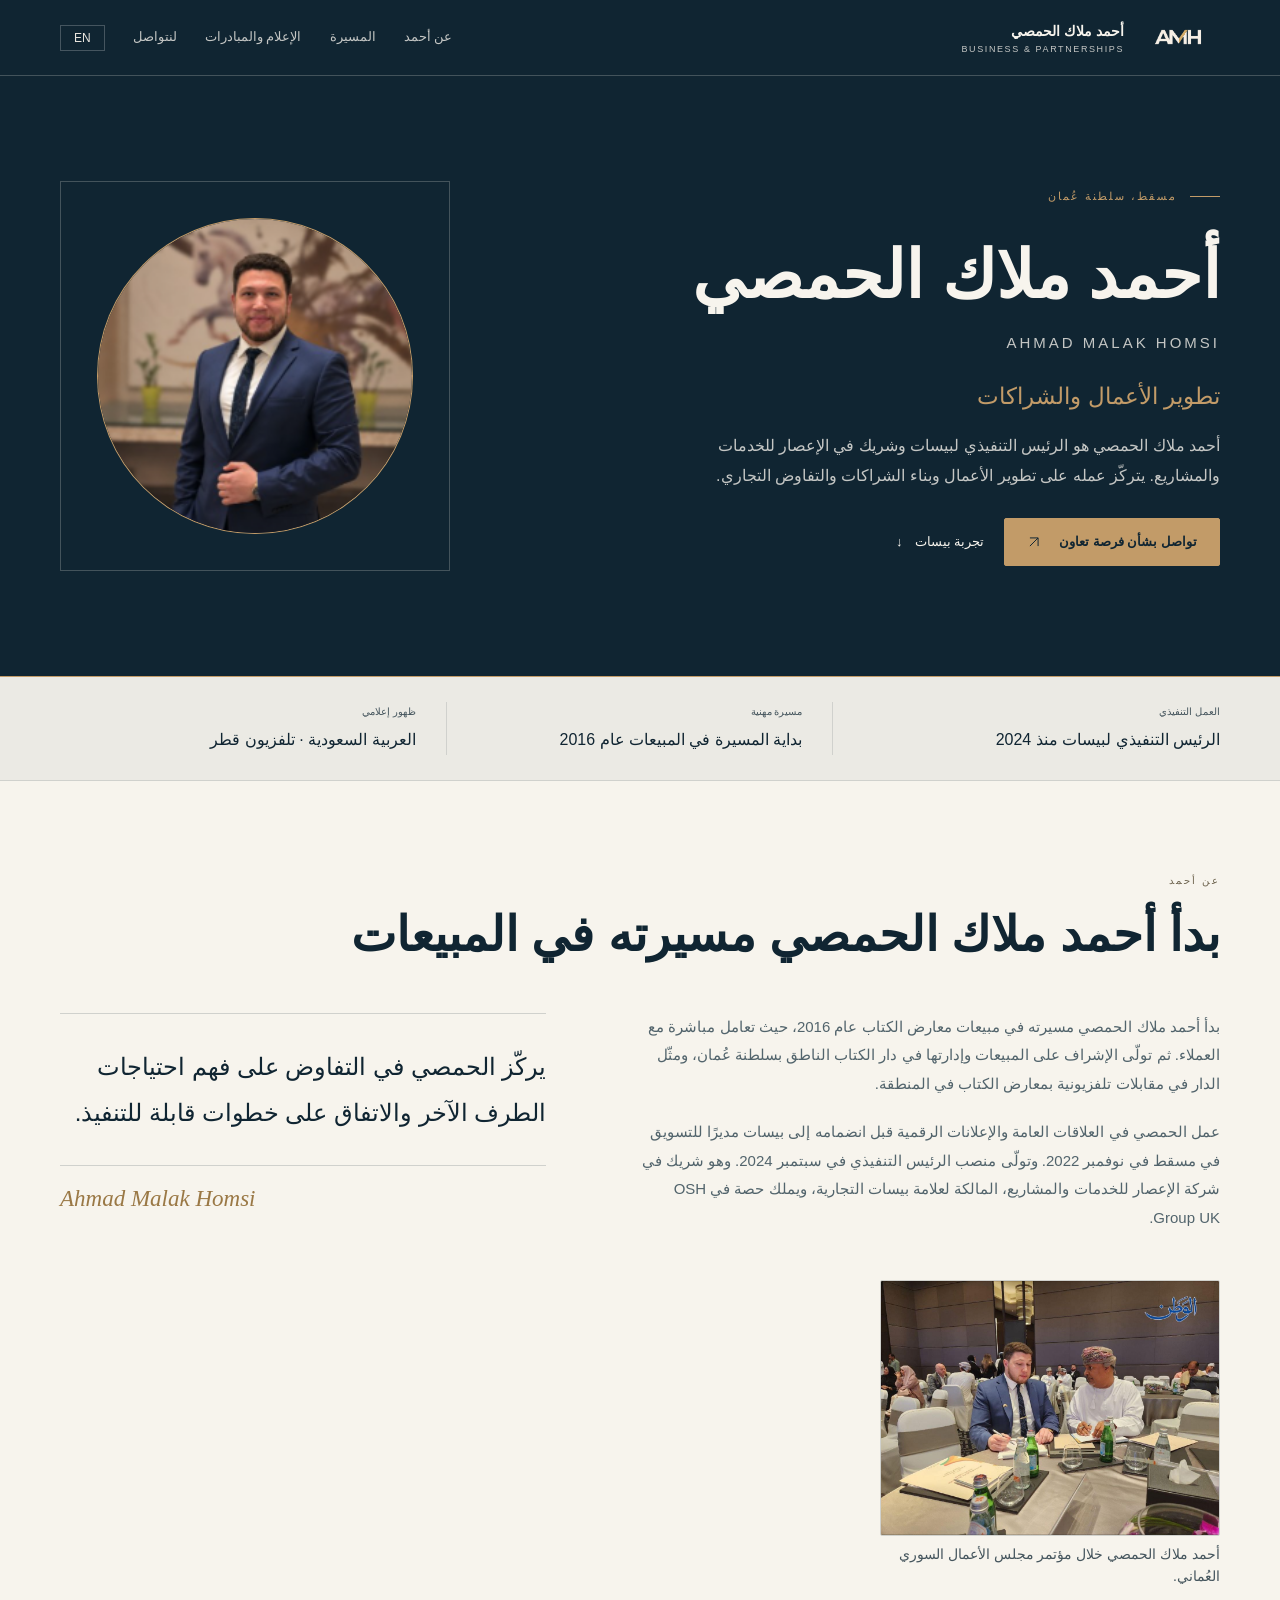
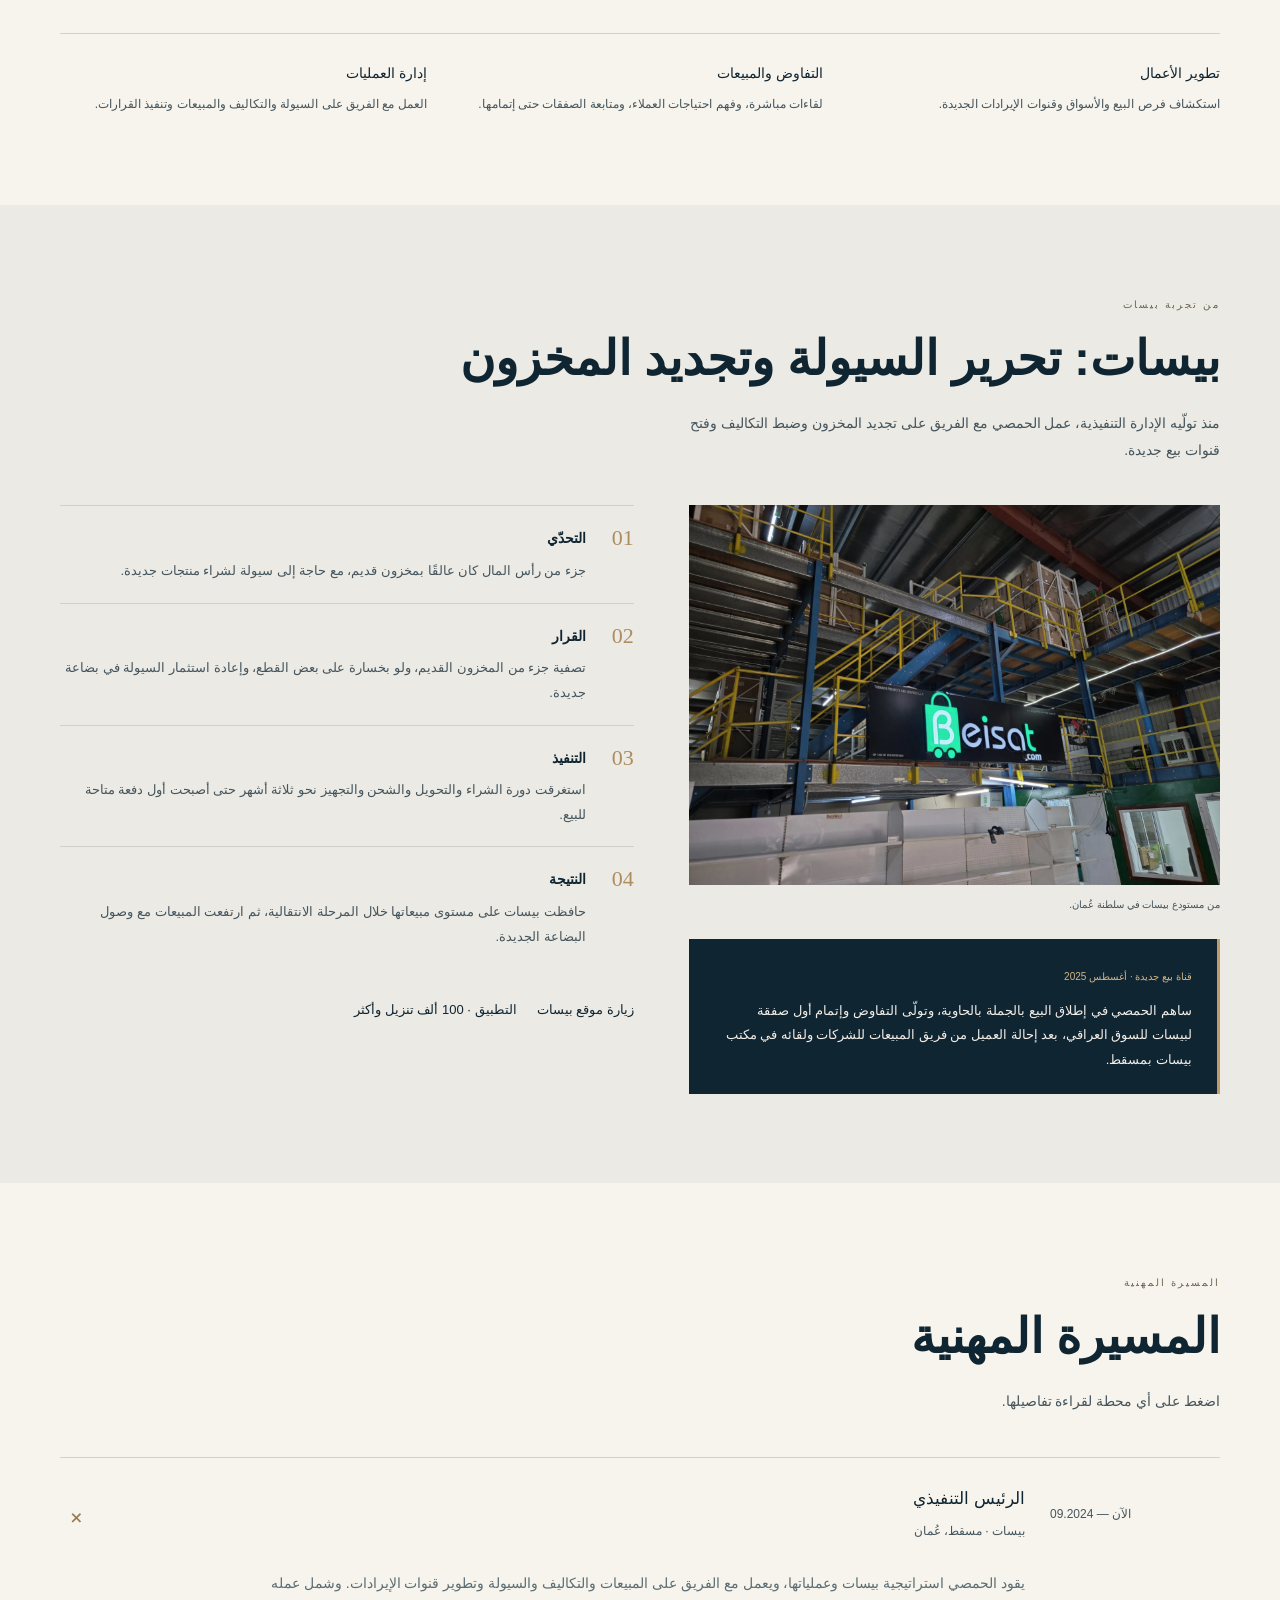
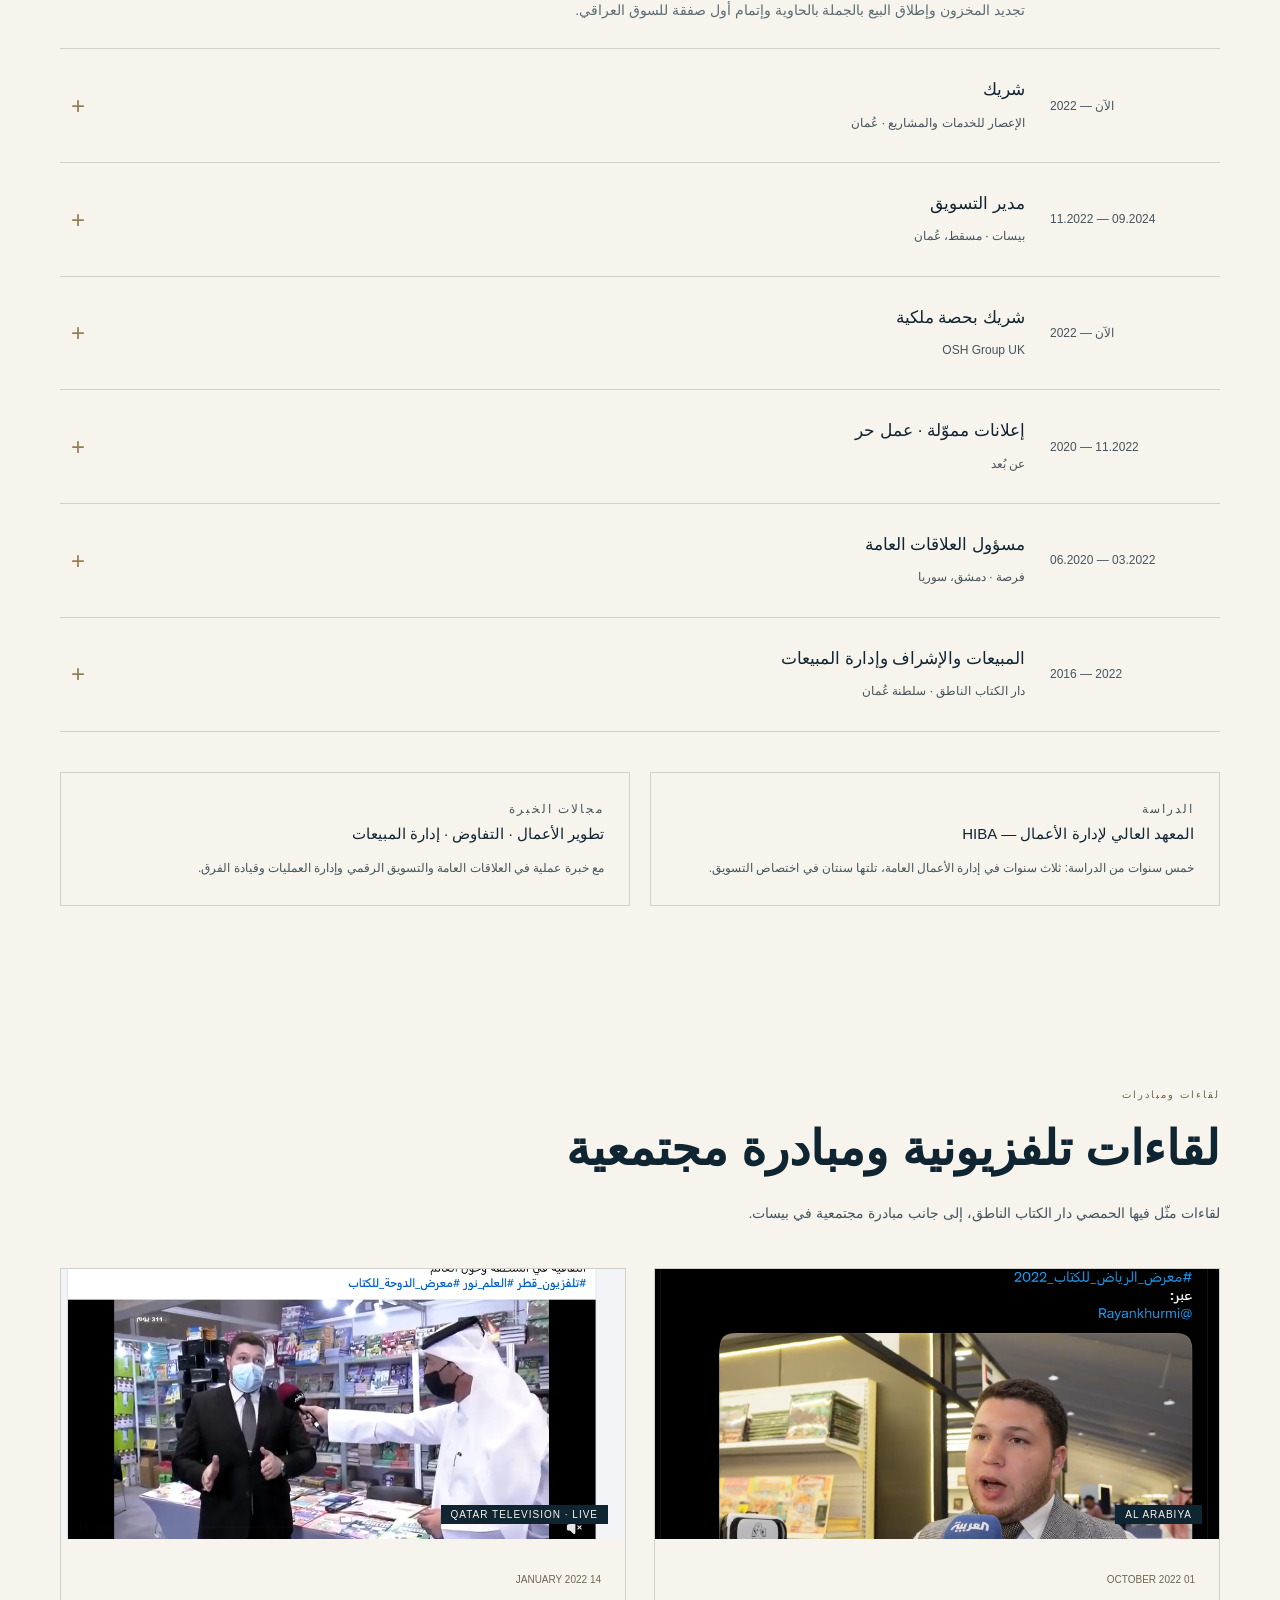
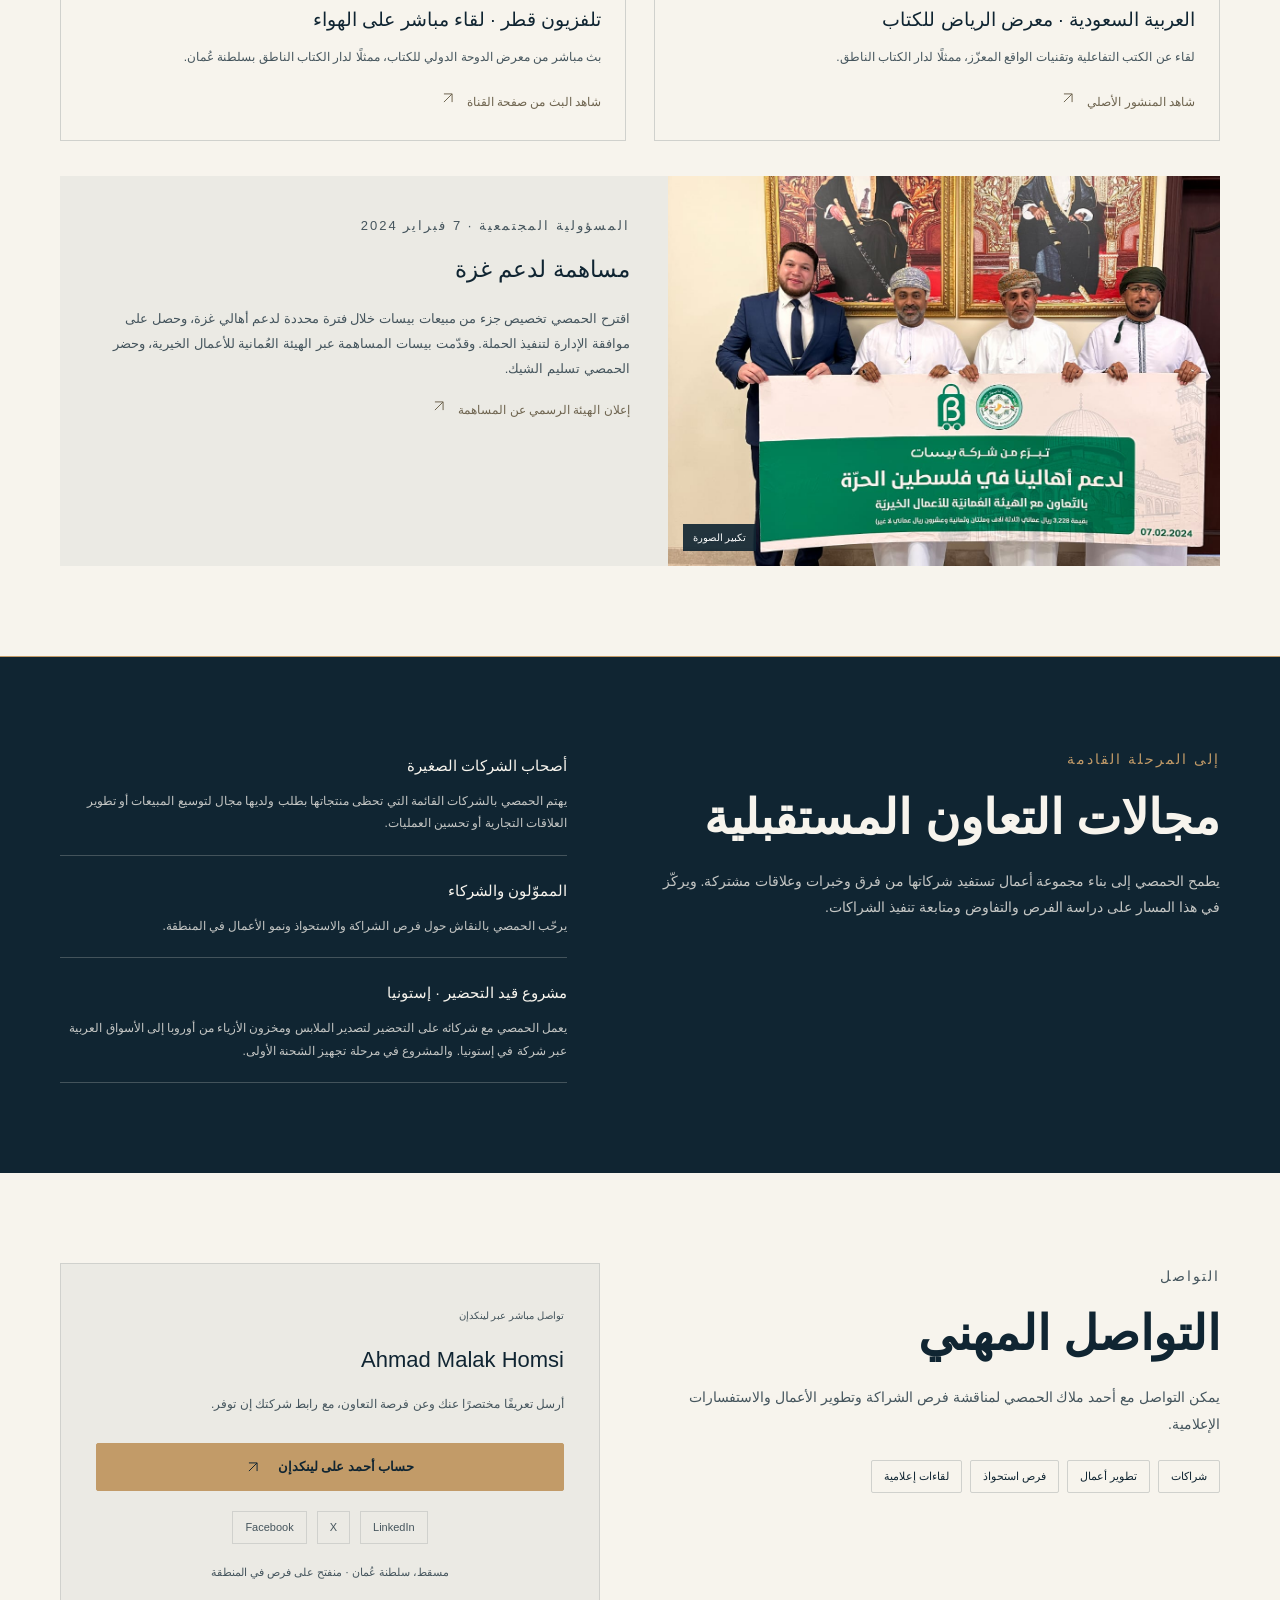
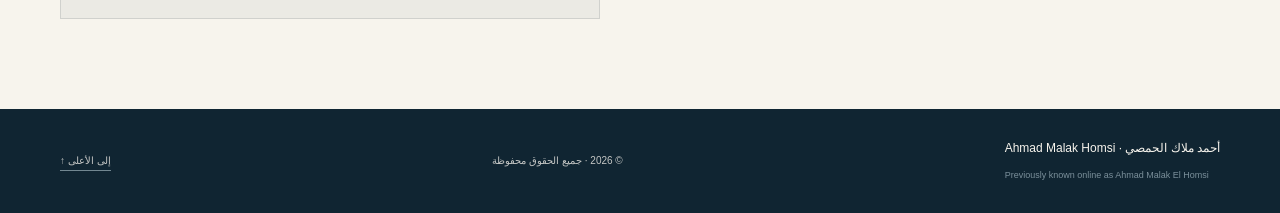
==== commit 64ab01e9: "Move the conference photograph into the biography" ====
--- a/index.html
+++ b/index.html
@@ -40,22 +40,6 @@
   summary { grid-template-columns: minmax(0, 95px) minmax(0, 1fr) 20px; }
 }
 
-.event-note {
-  display: flex;
-  align-items: center;
-  gap: 12px;
-  margin: 18px 0 0;
-  color: var(--muted);
-  font-size: .875rem;
-  line-height: 1.55;
-}
-.event-note img {
-  display: block;
-  flex: 0 0 auto;
-  width: 80px;
-  height: auto;
-  border-radius: var(--radius);
-}
 </style>
 <link rel="canonical" href="https://ahmadmalakhomsi.com/"><link rel="alternate" hreflang="ar" href="https://ahmadmalakhomsi.com/"><link rel="alternate" hreflang="en" href="https://ahmadmalakhomsi.com/en/"><link rel="alternate" hreflang="x-default" href="https://ahmadmalakhomsi.com/"><meta property="og:url" content="https://ahmadmalakhomsi.com/"><meta property="og:title" content="أحمد ملاك الحمصي | تطوير الأعمال والشراكات">
 <meta property="og:description" content="الرئيس التنفيذي لبيسات. تعرّف إلى مسيرتي في تطوير الأعمال والشراكات والتفاوض.">
@@ -73,7 +57,7 @@
 <meta name="twitter:image" content="https://ahmadmalakhomsi.com/ahmad-malak-homsi-share.jpg">
 <meta name="twitter:image:alt" content="صورة أحمد ملاك الحمصي واسمه بالعربي والإنجليزي">
 <link rel="icon" href="/favicon.svg" type="image/svg+xml" sizes="any">
-<link rel="stylesheet" href="/assets/brand.css?v=2">
+<link rel="stylesheet" href="/assets/brand.css?v=3">
 </head>
 <body dir="rtl">
 <svg width="0" height="0" aria-hidden="true" focusable="false" style="position:absolute">
@@ -105,7 +89,12 @@
 <div class="actions"><a class="button" href="#contact"><span>تواصل بشأن فرصة تعاون</span><span class="arrow" aria-hidden="true"></span></a><a class="textlink" href="#case"><span>تجربة بيسات</span><span aria-hidden="true">↓</span></a></div>
 </div><div class="portrait-frame"><div class="portrait-stage"><div class="portrait"><svg viewBox="147 314 218 218" role="img" aria-label="أحمد ملاك الحمصي ببدلة كحلية"><image href="/assets/1b994fab6c26ddd7.png" width="1918" height="1065"></image></svg></div></div></div></div></section>
 <div class="trust"><div class="wrap trust-grid"><div class="trust-item"><small>العمل التنفيذي</small><strong>الرئيس التنفيذي لبيسات منذ 2024</strong></div><div class="trust-item"><small>مسيرة مهنية</small><strong>بداية المسيرة في المبيعات عام 2016</strong></div><div class="trust-item"><small>ظهور إعلامي</small><strong>العربية السعودية · تلفزيون قطر</strong></div></div></div>
-<section id="about" class="section"><div class="wrap"><div class="section-top"><div><p class="kicker">عن أحمد</p><h2>بدأ أحمد ملاك الحمصي مسيرته في المبيعات</h2></div><span class="number" aria-hidden="true">01 / ABOUT</span></div><div class="about-grid"><div class="about-copy"><p>بدأ أحمد ملاك الحمصي مسيرته في مبيعات معارض الكتاب عام 2016، حيث تعامل مباشرة مع العملاء. ثم تولّى الإشراف على المبيعات وإدارتها في دار الكتاب الناطق بسلطنة عُمان، ومثّل الدار في مقابلات تلفزيونية بمعارض الكتاب في المنطقة.</p><p>عمل الحمصي في العلاقات العامة والإعلانات الرقمية قبل انضمامه إلى بيسات مديرًا للتسويق في مسقط في نوفمبر 2022. وتولّى منصب الرئيس التنفيذي في سبتمبر 2024. وهو شريك في شركة الإعصار للخدمات والمشاريع، المالكة لعلامة بيسات التجارية، ويملك حصة في OSH Group UK.</p></div><div><p class="quote">يركّز الحمصي في التفاوض على فهم احتياجات الطرف الآخر والاتفاق على خطوات قابلة للتنفيذ.</p><span class="signature" dir="ltr">Ahmad Malak Homsi</span></div></div><div class="capabilities"><div><b>تطوير الأعمال</b><p>استكشاف فرص البيع والأسواق وقنوات الإيرادات الجديدة.</p></div><div><b>التفاوض والمبيعات</b><p>لقاءات مباشرة، وفهم احتياجات العملاء، ومتابعة الصفقات حتى إتمامها.</p></div><div><b>إدارة العمليات</b><p>العمل مع الفريق على السيولة والتكاليف والمبيعات وتنفيذ القرارات.</p></div></div></div></section>
+<section id="about" class="section"><div class="wrap"><div class="section-top"><div><p class="kicker">عن أحمد</p><h2>بدأ أحمد ملاك الحمصي مسيرته في المبيعات</h2></div><span class="number" aria-hidden="true">01 / ABOUT</span></div><div class="about-grid"><div class="about-copy"><p>بدأ أحمد ملاك الحمصي مسيرته في مبيعات معارض الكتاب عام 2016، حيث تعامل مباشرة مع العملاء. ثم تولّى الإشراف على المبيعات وإدارتها في دار الكتاب الناطق بسلطنة عُمان، ومثّل الدار في مقابلات تلفزيونية بمعارض الكتاب في المنطقة.</p><p>عمل الحمصي في العلاقات العامة والإعلانات الرقمية قبل انضمامه إلى بيسات مديرًا للتسويق في مسقط في نوفمبر 2022. وتولّى منصب الرئيس التنفيذي في سبتمبر 2024. وهو شريك في شركة الإعصار للخدمات والمشاريع، المالكة لعلامة بيسات التجارية، ويملك حصة في OSH Group UK.</p></div><div><p class="quote">يركّز الحمصي في التفاوض على فهم احتياجات الطرف الآخر والاتفاق على خطوات قابلة للتنفيذ.</p><span class="signature" dir="ltr">Ahmad Malak Homsi</span></div></div>
+<figure class="event-note">
+  <img src="/assets/syrian-omani-business-council.jpg" alt="أحمد ملاك الحمصي يدوّن ملاحظات خلال مؤتمر مجلس الأعمال السوري العُماني" width="1170" height="878" loading="lazy">
+  <figcaption>أحمد ملاك الحمصي خلال مؤتمر مجلس الأعمال السوري العُماني.</figcaption>
+</figure>
+<div class="capabilities"><div><b>تطوير الأعمال</b><p>استكشاف فرص البيع والأسواق وقنوات الإيرادات الجديدة.</p></div><div><b>التفاوض والمبيعات</b><p>لقاءات مباشرة، وفهم احتياجات العملاء، ومتابعة الصفقات حتى إتمامها.</p></div><div><b>إدارة العمليات</b><p>العمل مع الفريق على السيولة والتكاليف والمبيعات وتنفيذ القرارات.</p></div></div></div></section>
 <section class="section case" id="case"><div class="wrap"><div class="section-top"><div><p class="kicker">من تجربة بيسات</p><h2>بيسات: تحرير السيولة وتجديد المخزون</h2><p class="section-lead">منذ تولّيه الإدارة التنفيذية، عمل الحمصي مع الفريق على تجديد المخزون وضبط التكاليف وفتح قنوات بيع جديدة.</p></div><span class="number" aria-hidden="true">02 / BEISAT</span></div><div class="case-grid"><div><img class="case-image" src="/assets/f78b34d52b86da25.jpg" alt="لوحة بيسات داخل مستودع الشركة في سلطنة عُمان" loading="lazy"><p class="photo-credit">من مستودع بيسات في سلطنة عُمان.</p><div class="deal-note"><small>قناة بيع جديدة · أغسطس 2025</small><p>ساهم الحمصي في إطلاق البيع بالجملة بالحاوية، وتولّى التفاوض وإتمام أول صفقة لبيسات للسوق العراقي، بعد إحالة العميل من فريق المبيعات للشركات ولقائه في مكتب بيسات بمسقط.</p></div></div><div><div class="case-step"><span class="step-num">01</span><div><h3>التحدّي</h3><p>جزء من رأس المال كان عالقًا بمخزون قديم، مع حاجة إلى سيولة لشراء منتجات جديدة.</p></div></div><div class="case-step"><span class="step-num">02</span><div><h3>القرار</h3><p>تصفية جزء من المخزون القديم، ولو بخسارة على بعض القطع، وإعادة استثمار السيولة في بضاعة جديدة.</p></div></div><div class="case-step"><span class="step-num">03</span><div><h3>التنفيذ</h3><p>استغرقت دورة الشراء والتحويل والشحن والتجهيز نحو ثلاثة أشهر حتى أصبحت أول دفعة متاحة للبيع.</p></div></div><div class="case-step"><span class="step-num">04</span><div><h3>النتيجة</h3><p>حافظت بيسات على مستوى مبيعاتها خلال المرحلة الانتقالية، ثم ارتفعت المبيعات مع وصول البضاعة الجديدة.</p></div></div><div class="actions"><a class="textlink" href="https://beisat.com/" target="_blank" rel="noopener noreferrer"><span>زيارة موقع بيسات</span></a><a class="textlink" href="https://play.google.com/store/apps/details?id=com.beisat.android&amp;hl=en" target="_blank" rel="noopener noreferrer"><span>التطبيق · 100 ألف تنزيل وأكثر</span></a></div></div></div></div></section>
 <section class="section" id="experience"><div class="wrap"><div class="section-top"><div><p class="kicker">المسيرة المهنية</p><h2>المسيرة المهنية</h2><p class="section-lead">اضغط على أي محطة لقراءة تفاصيلها.</p></div><span class="number" aria-hidden="true">03 / EXPERIENCE</span></div><div class="timeline">
 <details open><summary><span class="date">09.2024 — الآن</span><span><strong class="role-title">الرئيس التنفيذي</strong><span class="company">بيسات · مسقط، عُمان</span></span><span class="plus" aria-hidden="true">+</span></summary><div class="detail-content"><p>يقود الحمصي استراتيجية بيسات وعملياتها، ويعمل مع الفريق على المبيعات والتكاليف والسيولة وتطوير قنوات الإيرادات. وشمل عمله تجديد المخزون وإطلاق البيع بالجملة بالحاوية وإتمام أول صفقة للسوق العراقي.</p></div></details>
@@ -116,12 +105,8 @@
 <details><summary><span class="date">06.2020 — 03.2022</span><span><strong class="role-title">مسؤول العلاقات العامة</strong><span class="company">فرصة · دمشق، سوريا</span></span><span class="plus" aria-hidden="true">+</span></summary><div class="detail-content"><p>تولّى الحمصي العلاقات الخارجية للمنصة والتواصل باسمها مع الشركات التجارية والمنظمات الدولية.</p><a href="https://www.facebook.com/share/p/1FXpP3RZpK/" target="_blank" rel="noopener noreferrer">تعريف فريق فرصة بدوري </a></div></details>
 <details><summary><span class="date">2016 — 2022</span><span><strong class="role-title">المبيعات والإشراف وإدارة المبيعات</strong><span class="company">دار الكتاب الناطق · سلطنة عُمان</span></span><span class="plus" aria-hidden="true">+</span></summary><div class="detail-content"><p>بدأ الحمصي في مبيعات معارض الكتاب، ثم انتقل إلى الإشراف وإدارة المبيعات. وتعامل مباشرة مع العملاء ومثّل الدار في لقاءات تلفزيونية بمعارض الكتاب في المنطقة.</p></div></details></div>
 <div class="education"><div class="edu-panel"><p class="kicker">الدراسة</p><h3>المعهد العالي لإدارة الأعمال — HIBA</h3><p>خمس سنوات من الدراسة: ثلاث سنوات في إدارة الأعمال العامة، تلتها سنتان في اختصاص التسويق.</p></div><div class="edu-panel"><p class="kicker">مجالات الخبرة</p><h3>تطوير الأعمال · التفاوض · إدارة المبيعات</h3><p>مع خبرة عملية في العلاقات العامة والتسويق الرقمي وإدارة العمليات وقيادة الفرق.</p></div></div></div></section>
-<section class="section media-section" id="media"><div class="wrap"><div class="section-top"><div><p class="kicker">لقاءات ومبادرات</p><h2>لقاءات تلفزيونية ومشاركات مهنية</h2><p class="section-lead">لقاءات مثّل فيها الحمصي دار الكتاب الناطق، إلى جانب مبادرة مجتمعية في بيسات.</p></div><span class="number" aria-hidden="true">04 / MEDIA</span></div><div class="media-grid"><article class="media-card"><a href="https://x.com/AlArabiya_KSA/status/1576208315209621504" target="_blank" rel="noopener noreferrer" class="media-visual" aria-label="مشاهدة لقاء العربية السعودية"><img src="/assets/538112f0e08a0ca0.png" alt="أحمد ملاك الحمصي في لقاء مع العربية السعودية بمعرض الرياض الدولي للكتاب" loading="lazy"><span class="media-tag">AL ARABIYA</span></a><div class="media-body"><small>01 OCTOBER 2022</small><h3>العربية السعودية · معرض الرياض للكتاب</h3><p>لقاء عن الكتب التفاعلية وتقنيات الواقع المعزّز، ممثلًا لدار الكتاب الناطق.</p><a class="media-link" href="https://x.com/AlArabiya_KSA/status/1576208315209621504" target="_blank" rel="noopener noreferrer"><span>شاهد المنشور الأصلي</span></a></div></article><article class="media-card"><a class="media-visual" href="https://www.facebook.com/share/v/19sV444Bwp/" target="_blank" rel="noopener noreferrer" aria-label="مشاهدة البث المباشر من تلفزيون قطر"><img src="/assets/9ce82f50197b140a.png" alt="أحمد ملاك الحمصي في بث مباشر مع تلفزيون قطر بمعرض الدوحة الدولي للكتاب" loading="lazy"><span class="media-tag">QATAR TELEVISION · LIVE</span></a><div class="media-body"><small>14 JANUARY 2022</small><h3>تلفزيون قطر · لقاء مباشر على الهواء</h3><p>بث مباشر من معرض الدوحة الدولي للكتاب، ممثلًا لدار الكتاب الناطق بسلطنة عُمان.</p><a class="media-link" href="https://www.facebook.com/share/v/19sV444Bwp/" target="_blank" rel="noopener noreferrer"><span>شاهد البث من صفحة القناة</span></a></div></article></div>
+<section class="section media-section" id="media"><div class="wrap"><div class="section-top"><div><p class="kicker">لقاءات ومبادرات</p><h2>لقاءات تلفزيونية ومبادرة مجتمعية</h2><p class="section-lead">لقاءات مثّل فيها الحمصي دار الكتاب الناطق، إلى جانب مبادرة مجتمعية في بيسات.</p></div><span class="number" aria-hidden="true">04 / MEDIA</span></div><div class="media-grid"><article class="media-card"><a href="https://x.com/AlArabiya_KSA/status/1576208315209621504" target="_blank" rel="noopener noreferrer" class="media-visual" aria-label="مشاهدة لقاء العربية السعودية"><img src="/assets/538112f0e08a0ca0.png" alt="أحمد ملاك الحمصي في لقاء مع العربية السعودية بمعرض الرياض الدولي للكتاب" loading="lazy"><span class="media-tag">AL ARABIYA</span></a><div class="media-body"><small>01 OCTOBER 2022</small><h3>العربية السعودية · معرض الرياض للكتاب</h3><p>لقاء عن الكتب التفاعلية وتقنيات الواقع المعزّز، ممثلًا لدار الكتاب الناطق.</p><a class="media-link" href="https://x.com/AlArabiya_KSA/status/1576208315209621504" target="_blank" rel="noopener noreferrer"><span>شاهد المنشور الأصلي</span></a></div></article><article class="media-card"><a class="media-visual" href="https://www.facebook.com/share/v/19sV444Bwp/" target="_blank" rel="noopener noreferrer" aria-label="مشاهدة البث المباشر من تلفزيون قطر"><img src="/assets/9ce82f50197b140a.png" alt="أحمد ملاك الحمصي في بث مباشر مع تلفزيون قطر بمعرض الدوحة الدولي للكتاب" loading="lazy"><span class="media-tag">QATAR TELEVISION · LIVE</span></a><div class="media-body"><small>14 JANUARY 2022</small><h3>تلفزيون قطر · لقاء مباشر على الهواء</h3><p>بث مباشر من معرض الدوحة الدولي للكتاب، ممثلًا لدار الكتاب الناطق بسلطنة عُمان.</p><a class="media-link" href="https://www.facebook.com/share/v/19sV444Bwp/" target="_blank" rel="noopener noreferrer"><span>شاهد البث من صفحة القناة</span></a></div></article></div>
 <article class="community"><button class="community-picture" id="open-photo" type="button" aria-label="تكبير صورة تسليم شيك مبادرة بيسات"><img src="/assets/8f0a66f0a7d22e40.jpg" alt="أحمد ملاك الحمصي خلال تسليم مساهمة بيسات لدعم غزة إلى الهيئة العُمانية للأعمال الخيرية، 7 فبراير 2024" loading="lazy"><span class="zoom-hint">تكبير الصورة </span></button><div class="community-copy"><p class="kicker">المسؤولية المجتمعية · 7 فبراير 2024</p><h3>مساهمة لدعم غزة</h3><p>اقترح الحمصي تخصيص جزء من مبيعات بيسات خلال فترة محددة لدعم أهالي غزة، وحصل على موافقة الإدارة لتنفيذ الحملة. وقدّمت بيسات المساهمة عبر الهيئة العُمانية للأعمال الخيرية، وحضر الحمصي تسليم الشيك.</p><a class="media-link" href="https://x.com/ocooman/status/1755144523699646489" target="_blank" rel="noopener noreferrer"><span>إعلان الهيئة الرسمي عن المساهمة</span></a></div></article>
-<figure class="event-note">
-  <img src="/assets/syrian-omani-business-council.jpg" alt="أحمد ملاك الحمصي يدوّن ملاحظات خلال مؤتمر مجلس الأعمال السوري العُماني" width="1170" height="878" loading="lazy">
-  <figcaption><span class="event-label">مشاركة مهنية</span>أحمد ملاك الحمصي في مؤتمر مجلس الأعمال السوري العُماني.</figcaption>
-</figure>
 </div></section>
 <section class="section vision" id="vision"><div class="wrap vision-grid"><div><p class="kicker">إلى المرحلة القادمة</p><h2>مجالات التعاون المستقبلية</h2><p>يطمح الحمصي إلى بناء مجموعة أعمال تستفيد شركاتها من فرق وخبرات وعلاقات مشتركة. ويركّز في هذا المسار على دراسة الفرص والتفاوض ومتابعة تنفيذ الشراكات.</p></div><div class="vision-list"><div class="vision-item"><strong>أصحاب الشركات الصغيرة</strong><p>يهتم الحمصي بالشركات القائمة التي تحظى منتجاتها بطلب ولديها مجال لتوسيع المبيعات أو تطوير العلاقات التجارية أو تحسين العمليات.</p></div><div class="vision-item"><strong>المموّلون والشركاء</strong><p>يرحّب الحمصي بالنقاش حول فرص الشراكة والاستحواذ ونمو الأعمال في المنطقة.</p></div><div class="vision-item"><strong>مشروع قيد التحضير · إستونيا</strong><p>يعمل الحمصي مع شركائه على التحضير لتصدير الملابس ومخزون الأزياء من أوروبا إلى الأسواق العربية عبر شركة في إستونيا. والمشروع في مرحلة تجهيز الشحنة الأولى.</p></div></div></div></section>
 <section class="section contact" id="contact"><div class="wrap contact-grid"><div><p class="kicker">التواصل</p><h2>التواصل المهني</h2><p>يمكن التواصل مع أحمد ملاك الحمصي لمناقشة فرص الشراكة وتطوير الأعمال والاستفسارات الإعلامية.</p><div class="contact-topics"><span class="topic">شراكات</span><span class="topic">تطوير أعمال</span><span class="topic">فرص استحواذ</span><span class="topic">لقاءات إعلامية</span></div></div><div class="contact-panel"><small>تواصل مباشر عبر لينكدإن</small><h3>Ahmad Malak Homsi</h3><p>أرسل تعريفًا مختصرًا عنك وعن فرصة التعاون، مع رابط شركتك إن توفر.</p><a class="button" href="https://www.linkedin.com/in/ahmad-malak-elhomsi/" target="_blank" rel="noopener noreferrer"><span>حساب أحمد على لينكدإن</span></a><div class="social-links" aria-label="Social profiles"><a href="https://www.linkedin.com/in/ahmad-malak-elhomsi/" target="_blank" rel="noopener noreferrer">LinkedIn</a><a href="https://x.com/MalakHomsi" target="_blank" rel="noopener noreferrer">X</a><a href="https://www.facebook.com/Ahmad.malak.homsi" target="_blank" rel="noopener noreferrer">Facebook</a></div><div class="contact-location">مسقط، سلطنة عُمان · منفتح على فرص في المنطقة</div></div></div></section>
--- a/assets/brand.css
+++ b/assets/brand.css
@@ -163,35 +163,22 @@
 .community-copy p, .case-step p, .contact-location, .social-links a { color: var(--muted); }
 
 .event-note {
-  display: grid;
-  grid-template-columns: clamp(106px, 17vw, 206px) minmax(0, 1fr);
-  align-items: center;
-  gap: clamp(14px, 2.3vw, 28px);
-  margin: 30px 0 0;
-  padding-block: 20px 0;
-  border-top: 1px solid var(--line);
-  color: var(--ink);
-  font-size: clamp(14px, 1.5vw, 17px);
-  line-height: 1.65;
+  max-width: 340px;
+  margin: 28px 0 0;
+  color: var(--muted);
+  font-size: 14px;
+  line-height: 1.55;
 }
 
 .event-note img {
+  display: block;
   width: 100%;
   height: auto;
   border: 1px solid var(--line);
   border-radius: var(--radius);
 }
 
-.event-label {
-  display: block;
-  margin-bottom: 4px;
-  color: var(--dark-gold);
-  font-size: 11px;
-  font-weight: 700;
-  letter-spacing: .08em;
-}
-
-html[lang="ar"] .event-label { letter-spacing: normal; }
+.event-note figcaption { margin-top: 8px; }
 
 .vision {
   color: var(--paper);
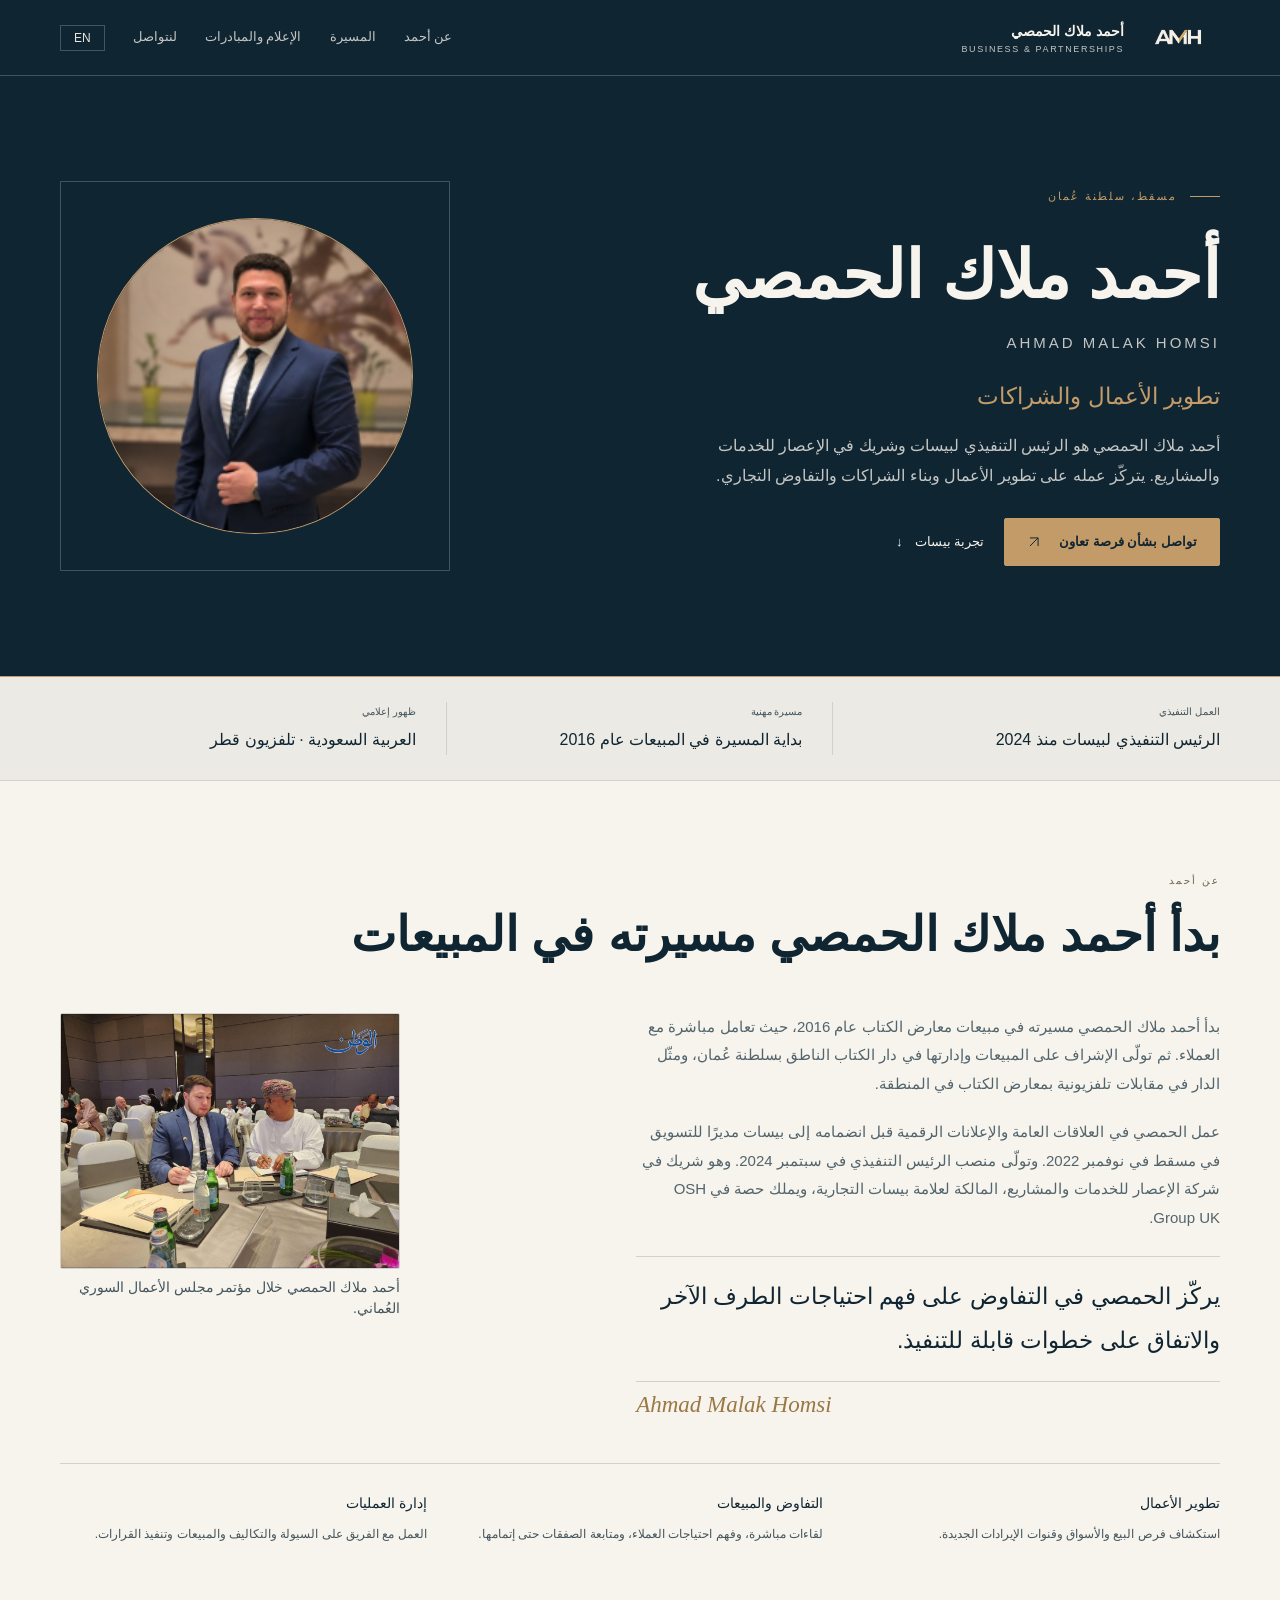
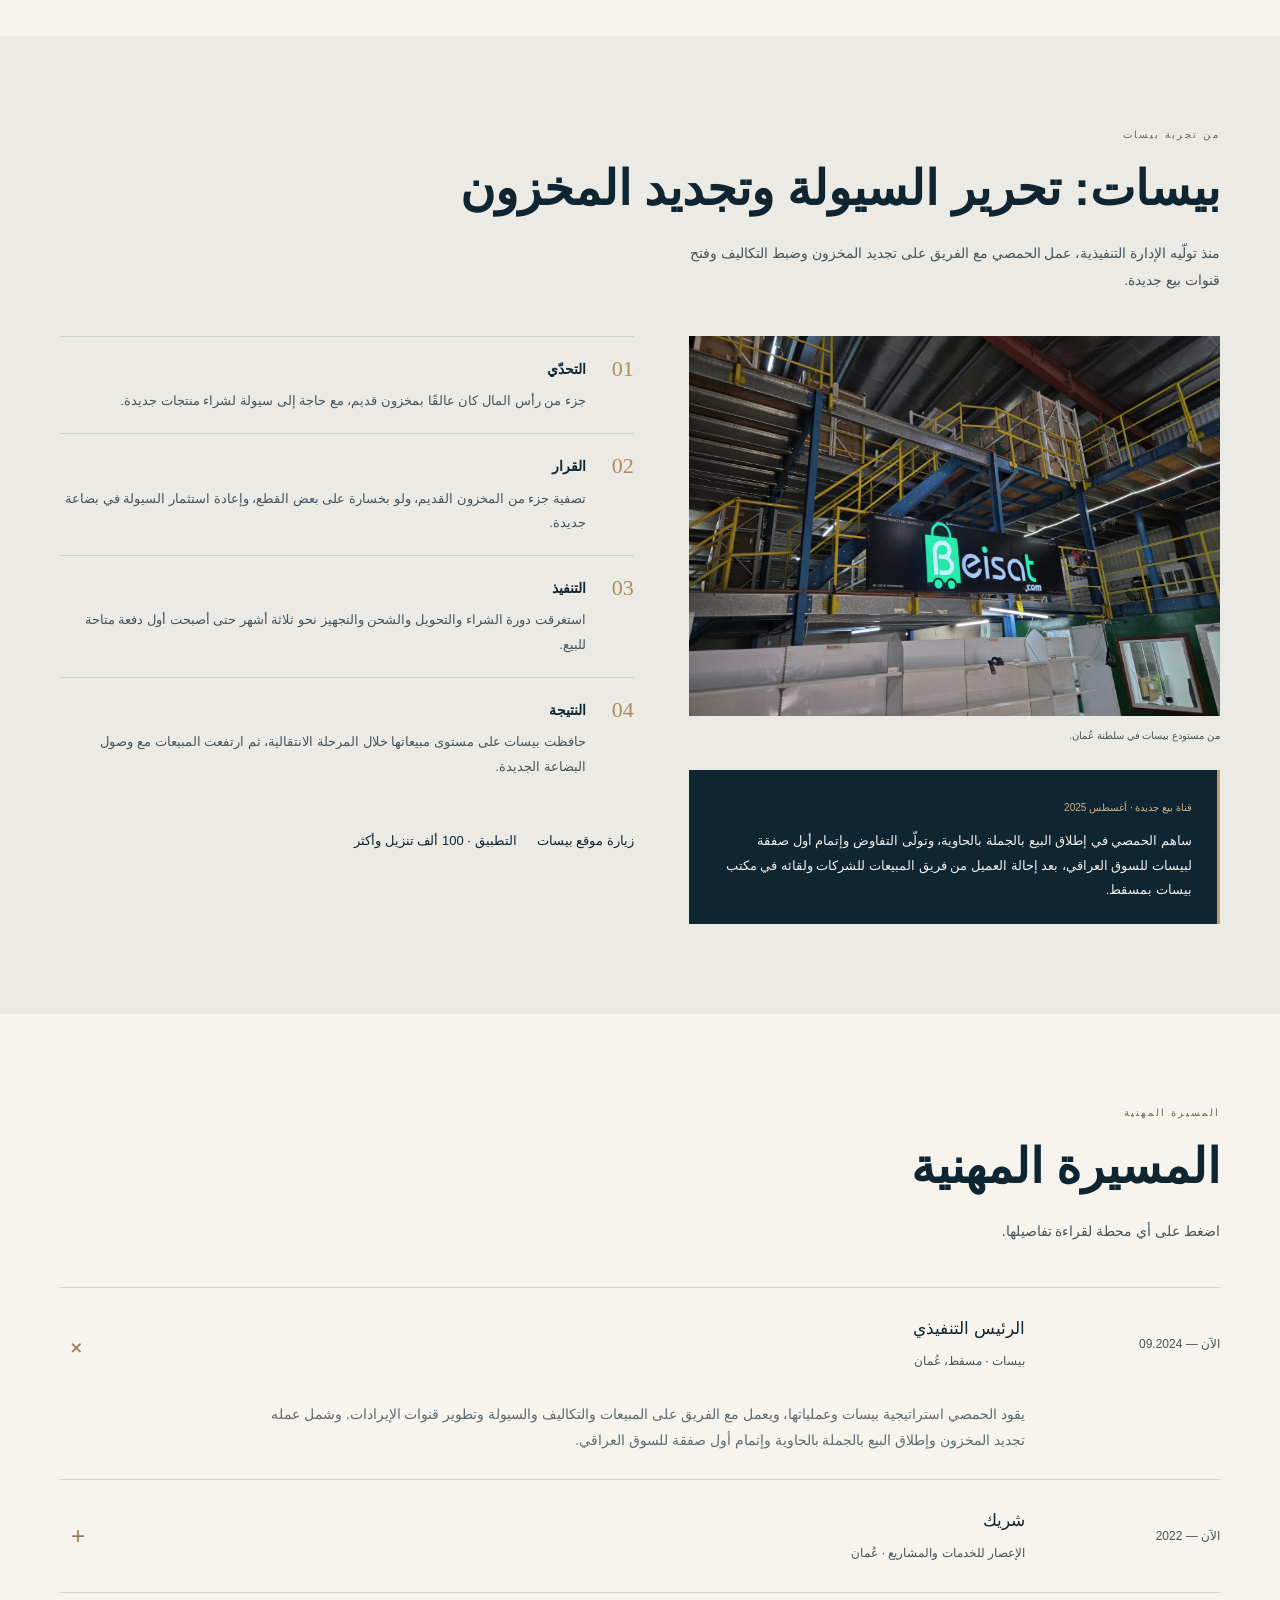
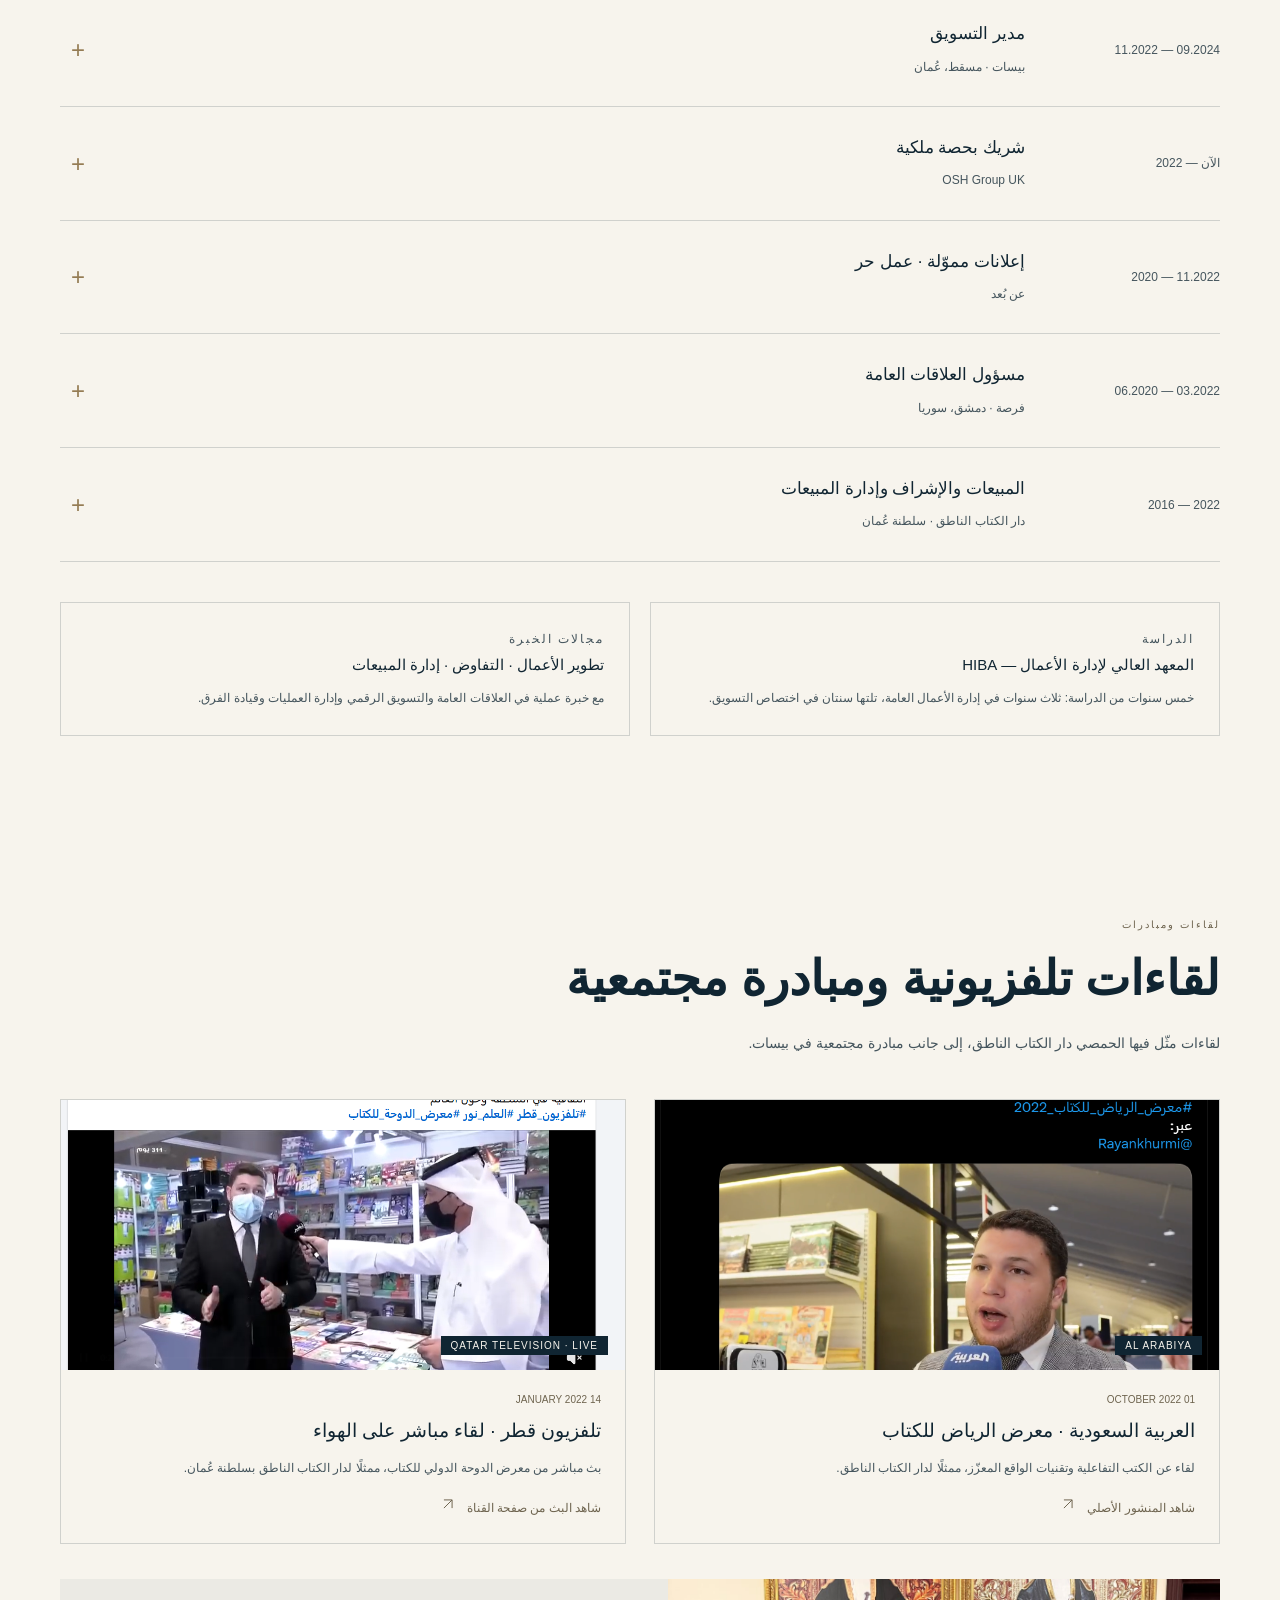
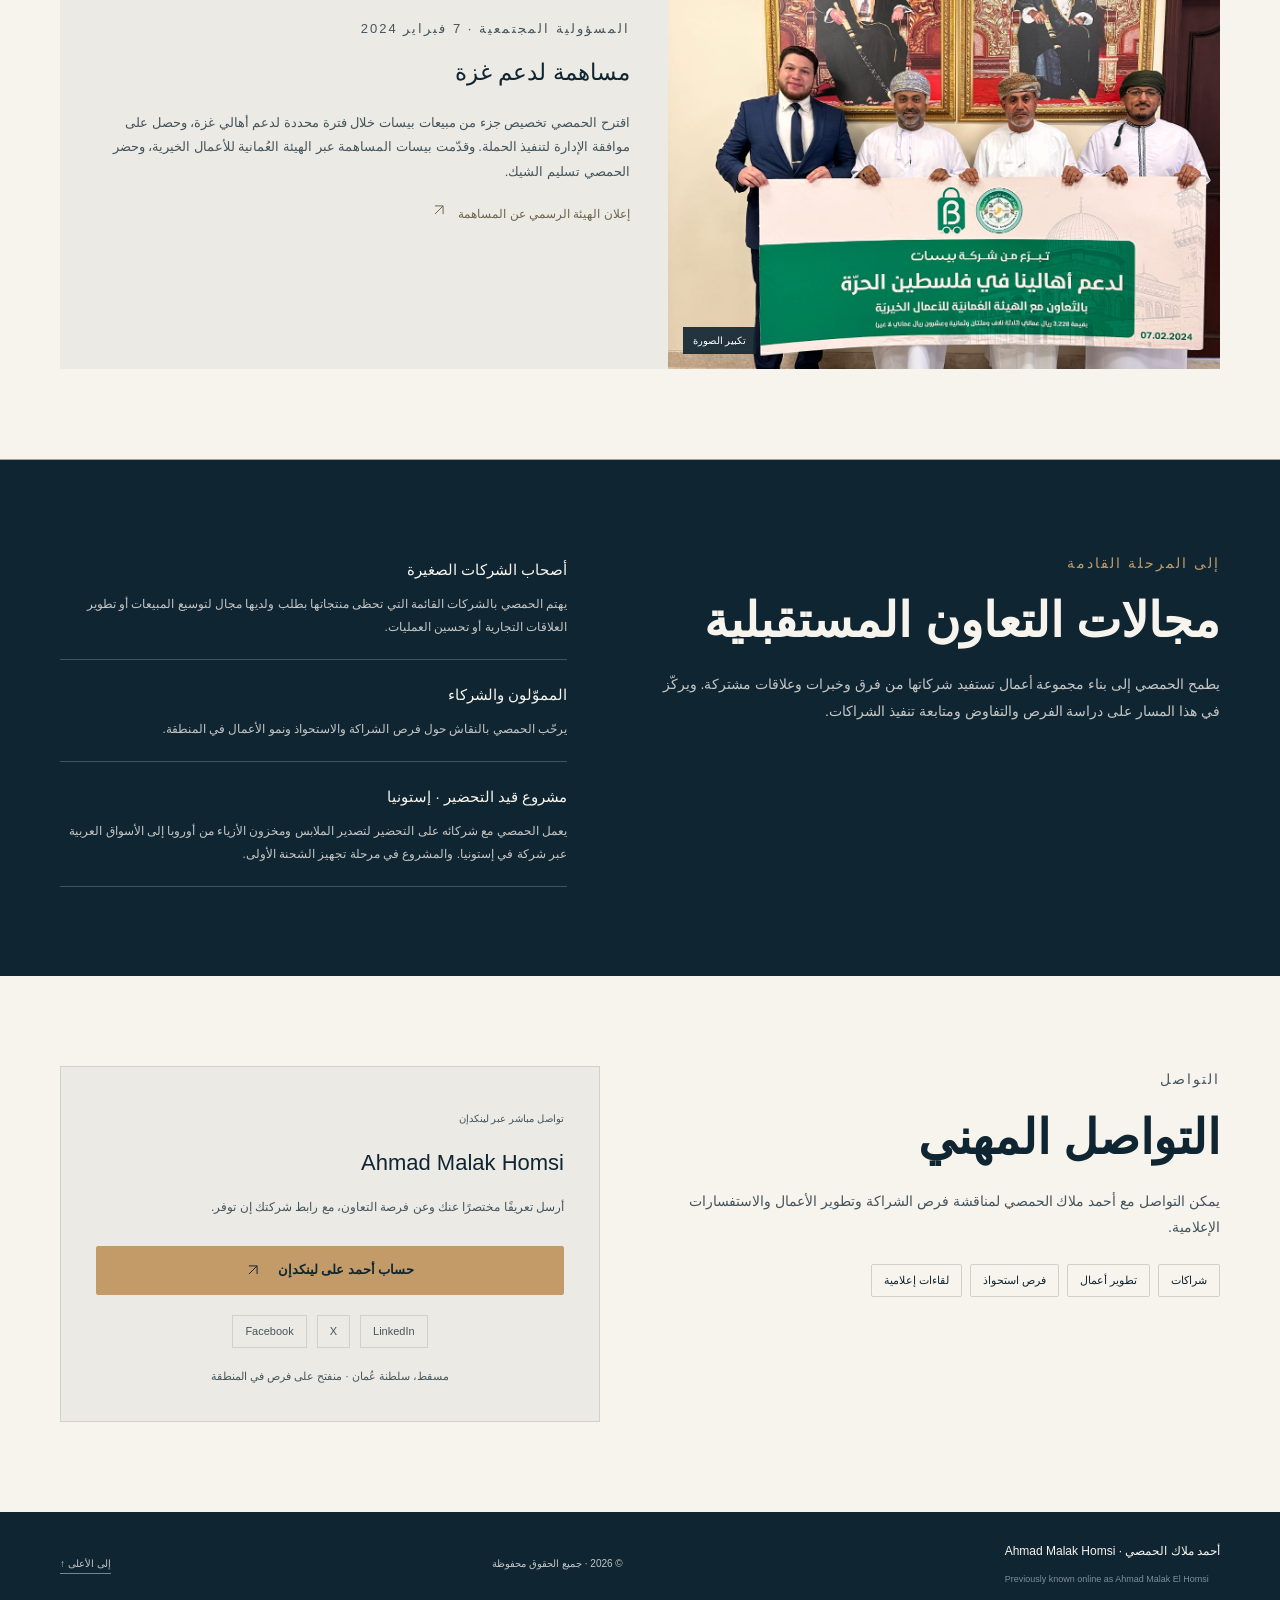
==== commit 033f984b: "Align the biography and media layouts in both languages" ====
--- a/index.html
+++ b/index.html
@@ -57,7 +57,7 @@
 <meta name="twitter:image" content="https://ahmadmalakhomsi.com/ahmad-malak-homsi-share.jpg">
 <meta name="twitter:image:alt" content="صورة أحمد ملاك الحمصي واسمه بالعربي والإنجليزي">
 <link rel="icon" href="/favicon.svg" type="image/svg+xml" sizes="any">
-<link rel="stylesheet" href="/assets/brand.css?v=3">
+<link rel="stylesheet" href="/assets/brand.css?v=4">
 </head>
 <body dir="rtl">
 <svg width="0" height="0" aria-hidden="true" focusable="false" style="position:absolute">
@@ -89,11 +89,13 @@
 <div class="actions"><a class="button" href="#contact"><span>تواصل بشأن فرصة تعاون</span><span class="arrow" aria-hidden="true"></span></a><a class="textlink" href="#case"><span>تجربة بيسات</span><span aria-hidden="true">↓</span></a></div>
 </div><div class="portrait-frame"><div class="portrait-stage"><div class="portrait"><svg viewBox="147 314 218 218" role="img" aria-label="أحمد ملاك الحمصي ببدلة كحلية"><image href="/assets/1b994fab6c26ddd7.png" width="1918" height="1065"></image></svg></div></div></div></div></section>
 <div class="trust"><div class="wrap trust-grid"><div class="trust-item"><small>العمل التنفيذي</small><strong>الرئيس التنفيذي لبيسات منذ 2024</strong></div><div class="trust-item"><small>مسيرة مهنية</small><strong>بداية المسيرة في المبيعات عام 2016</strong></div><div class="trust-item"><small>ظهور إعلامي</small><strong>العربية السعودية · تلفزيون قطر</strong></div></div></div>
-<section id="about" class="section"><div class="wrap"><div class="section-top"><div><p class="kicker">عن أحمد</p><h2>بدأ أحمد ملاك الحمصي مسيرته في المبيعات</h2></div><span class="number" aria-hidden="true">01 / ABOUT</span></div><div class="about-grid"><div class="about-copy"><p>بدأ أحمد ملاك الحمصي مسيرته في مبيعات معارض الكتاب عام 2016، حيث تعامل مباشرة مع العملاء. ثم تولّى الإشراف على المبيعات وإدارتها في دار الكتاب الناطق بسلطنة عُمان، ومثّل الدار في مقابلات تلفزيونية بمعارض الكتاب في المنطقة.</p><p>عمل الحمصي في العلاقات العامة والإعلانات الرقمية قبل انضمامه إلى بيسات مديرًا للتسويق في مسقط في نوفمبر 2022. وتولّى منصب الرئيس التنفيذي في سبتمبر 2024. وهو شريك في شركة الإعصار للخدمات والمشاريع، المالكة لعلامة بيسات التجارية، ويملك حصة في OSH Group UK.</p></div><div><p class="quote">يركّز الحمصي في التفاوض على فهم احتياجات الطرف الآخر والاتفاق على خطوات قابلة للتنفيذ.</p><span class="signature" dir="ltr">Ahmad Malak Homsi</span></div></div>
+<section id="about" class="section"><div class="wrap"><div class="section-top"><div><p class="kicker">عن أحمد</p><h2>بدأ أحمد ملاك الحمصي مسيرته في المبيعات</h2></div><span class="number" aria-hidden="true">01 / ABOUT</span></div><div class="about-grid"><div class="about-copy"><p>بدأ أحمد ملاك الحمصي مسيرته في مبيعات معارض الكتاب عام 2016، حيث تعامل مباشرة مع العملاء. ثم تولّى الإشراف على المبيعات وإدارتها في دار الكتاب الناطق بسلطنة عُمان، ومثّل الدار في مقابلات تلفزيونية بمعارض الكتاب في المنطقة.</p><p>عمل الحمصي في العلاقات العامة والإعلانات الرقمية قبل انضمامه إلى بيسات مديرًا للتسويق في مسقط في نوفمبر 2022. وتولّى منصب الرئيس التنفيذي في سبتمبر 2024. وهو شريك في شركة الإعصار للخدمات والمشاريع، المالكة لعلامة بيسات التجارية، ويملك حصة في OSH Group UK.</p></div>
 <figure class="event-note">
   <img src="/assets/syrian-omani-business-council.jpg" alt="أحمد ملاك الحمصي يدوّن ملاحظات خلال مؤتمر مجلس الأعمال السوري العُماني" width="1170" height="878" loading="lazy">
   <figcaption>أحمد ملاك الحمصي خلال مؤتمر مجلس الأعمال السوري العُماني.</figcaption>
 </figure>
+<div class="about-quote"><p class="quote">يركّز الحمصي في التفاوض على فهم احتياجات الطرف الآخر والاتفاق على خطوات قابلة للتنفيذ.</p><span class="signature" dir="ltr">Ahmad Malak Homsi</span></div>
+</div>
 <div class="capabilities"><div><b>تطوير الأعمال</b><p>استكشاف فرص البيع والأسواق وقنوات الإيرادات الجديدة.</p></div><div><b>التفاوض والمبيعات</b><p>لقاءات مباشرة، وفهم احتياجات العملاء، ومتابعة الصفقات حتى إتمامها.</p></div><div><b>إدارة العمليات</b><p>العمل مع الفريق على السيولة والتكاليف والمبيعات وتنفيذ القرارات.</p></div></div></div></section>
 <section class="section case" id="case"><div class="wrap"><div class="section-top"><div><p class="kicker">من تجربة بيسات</p><h2>بيسات: تحرير السيولة وتجديد المخزون</h2><p class="section-lead">منذ تولّيه الإدارة التنفيذية، عمل الحمصي مع الفريق على تجديد المخزون وضبط التكاليف وفتح قنوات بيع جديدة.</p></div><span class="number" aria-hidden="true">02 / BEISAT</span></div><div class="case-grid"><div><img class="case-image" src="/assets/f78b34d52b86da25.jpg" alt="لوحة بيسات داخل مستودع الشركة في سلطنة عُمان" loading="lazy"><p class="photo-credit">من مستودع بيسات في سلطنة عُمان.</p><div class="deal-note"><small>قناة بيع جديدة · أغسطس 2025</small><p>ساهم الحمصي في إطلاق البيع بالجملة بالحاوية، وتولّى التفاوض وإتمام أول صفقة لبيسات للسوق العراقي، بعد إحالة العميل من فريق المبيعات للشركات ولقائه في مكتب بيسات بمسقط.</p></div></div><div><div class="case-step"><span class="step-num">01</span><div><h3>التحدّي</h3><p>جزء من رأس المال كان عالقًا بمخزون قديم، مع حاجة إلى سيولة لشراء منتجات جديدة.</p></div></div><div class="case-step"><span class="step-num">02</span><div><h3>القرار</h3><p>تصفية جزء من المخزون القديم، ولو بخسارة على بعض القطع، وإعادة استثمار السيولة في بضاعة جديدة.</p></div></div><div class="case-step"><span class="step-num">03</span><div><h3>التنفيذ</h3><p>استغرقت دورة الشراء والتحويل والشحن والتجهيز نحو ثلاثة أشهر حتى أصبحت أول دفعة متاحة للبيع.</p></div></div><div class="case-step"><span class="step-num">04</span><div><h3>النتيجة</h3><p>حافظت بيسات على مستوى مبيعاتها خلال المرحلة الانتقالية، ثم ارتفعت المبيعات مع وصول البضاعة الجديدة.</p></div></div><div class="actions"><a class="textlink" href="https://beisat.com/" target="_blank" rel="noopener noreferrer"><span>زيارة موقع بيسات</span></a><a class="textlink" href="https://play.google.com/store/apps/details?id=com.beisat.android&amp;hl=en" target="_blank" rel="noopener noreferrer"><span>التطبيق · 100 ألف تنزيل وأكثر</span></a></div></div></div></div></section>
 <section class="section" id="experience"><div class="wrap"><div class="section-top"><div><p class="kicker">المسيرة المهنية</p><h2>المسيرة المهنية</h2><p class="section-lead">اضغط على أي محطة لقراءة تفاصيلها.</p></div><span class="number" aria-hidden="true">03 / EXPERIENCE</span></div><div class="timeline">
--- a/assets/brand.css
+++ b/assets/brand.css
@@ -146,6 +146,34 @@
 
 .section .number { display: none; }
 
+.about-grid {
+  grid-template-columns: minmax(0, 1.2fr) minmax(0, 1fr);
+  grid-template-areas:
+    "bio photo"
+    "quote photo";
+  align-items: start;
+  column-gap: clamp(32px, 7vw, 90px);
+  row-gap: 24px;
+}
+
+.about-copy { grid-area: bio; }
+
+.about-copy p:last-child { margin-block-end: 0; }
+
+.about-quote { grid-area: quote; }
+
+.about-quote .quote {
+  padding-block: 18px;
+  font-size: clamp(18px, 2.1vw, 23px);
+}
+
+.about-quote .signature {
+  margin-block-start: 10px;
+  text-align: match-parent;
+}
+
+html[lang="ar"] .date { text-align: right; }
+
 .media-section { background: var(--paper); }
 
 .media-card {
@@ -153,6 +181,15 @@
   border-color: var(--line);
 }
 
+.media-body {
+  display: flex;
+  flex: 1;
+  flex-direction: column;
+  align-items: flex-start;
+}
+
+.media-body .media-link { margin-block-start: auto; }
+
 .media-visual, .community-picture { background: var(--soft-panel); }
 
 .media-tag {
@@ -163,8 +200,11 @@
 .community-copy p, .case-step p, .contact-location, .social-links a { color: var(--muted); }
 
 .event-note {
+  grid-area: photo;
+  justify-self: end;
+  width: 100%;
   max-width: 340px;
-  margin: 28px 0 0;
+  margin: 0;
   color: var(--muted);
   font-size: 14px;
   line-height: 1.55;
@@ -219,7 +259,14 @@
     margin-inline: auto;
   }
 
-  .event-note { margin-top: 22px; }
+  .about-grid {
+    grid-template-columns: minmax(0, 1fr);
+    grid-template-areas: "bio" "photo" "quote";
+  }
+
+  .event-note { justify-self: center; }
+
+  .event-note figcaption { text-align: center; }
 }
 
 @media print {
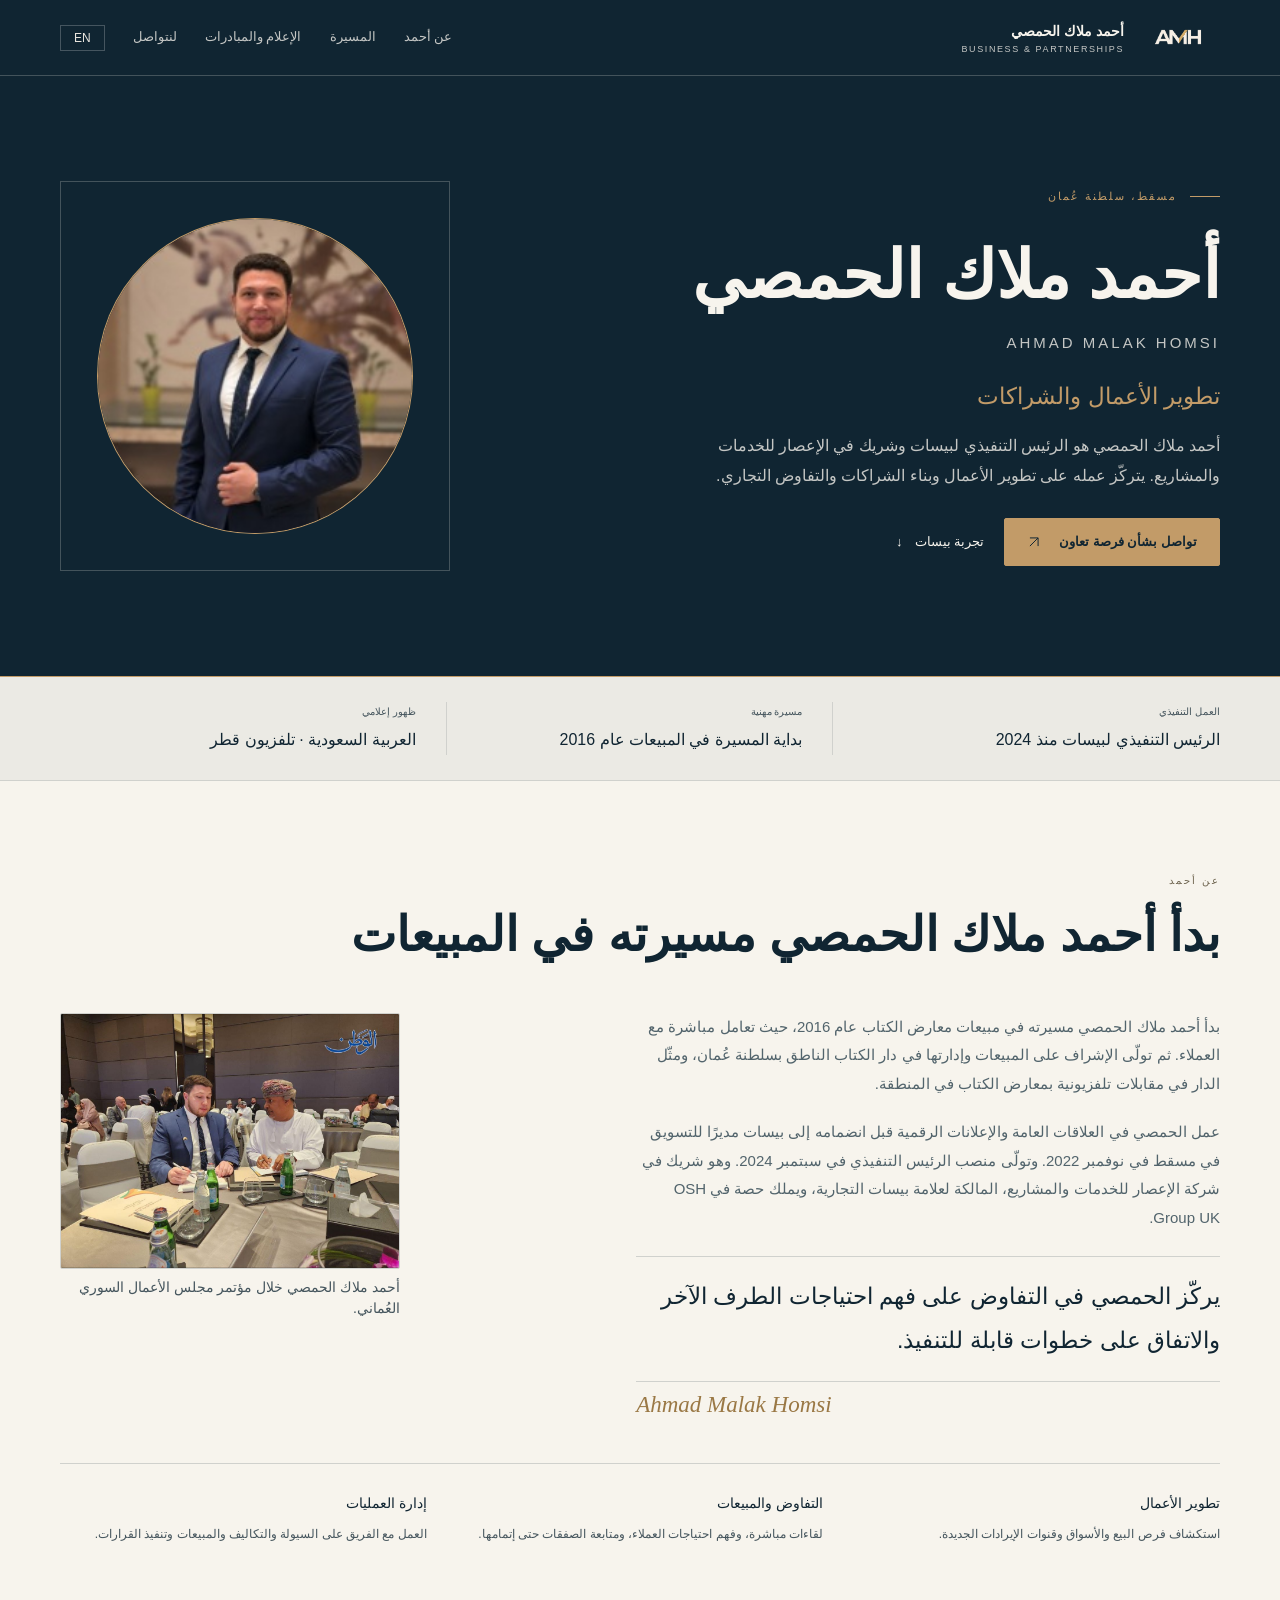
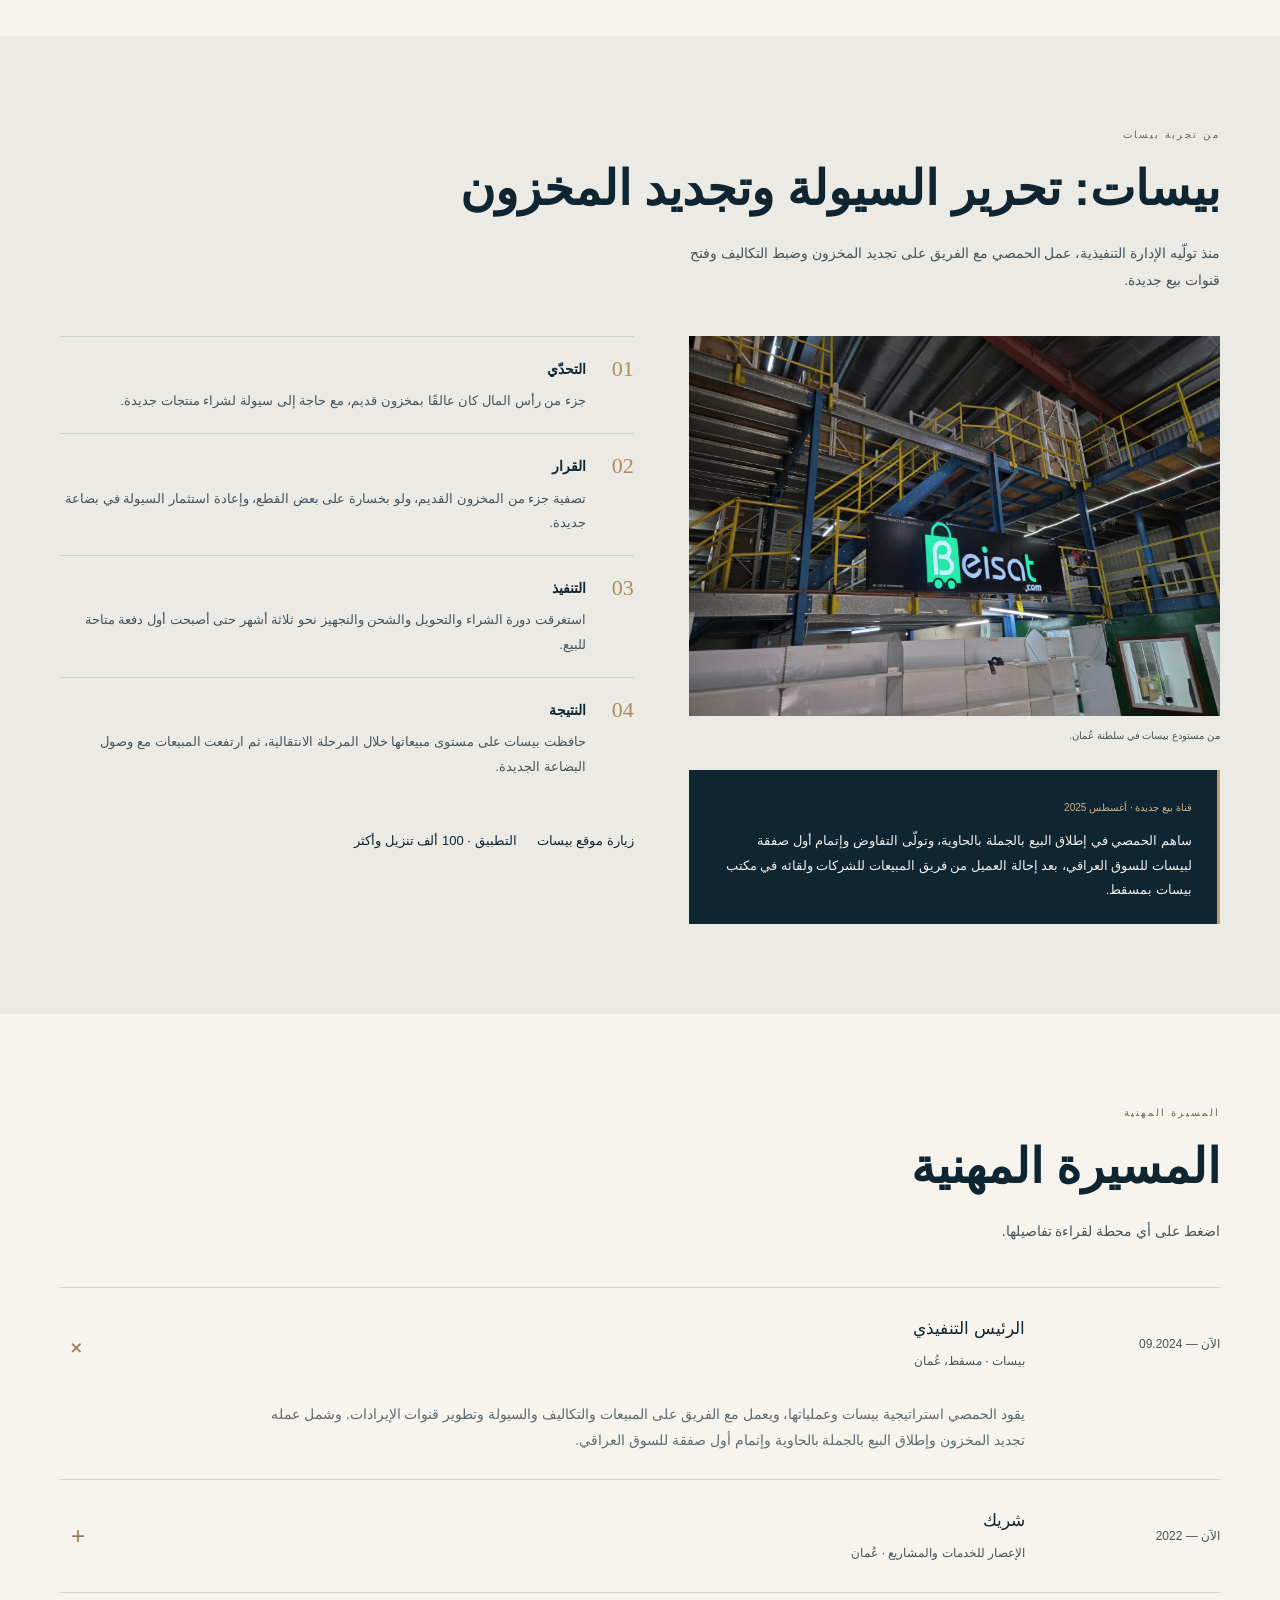
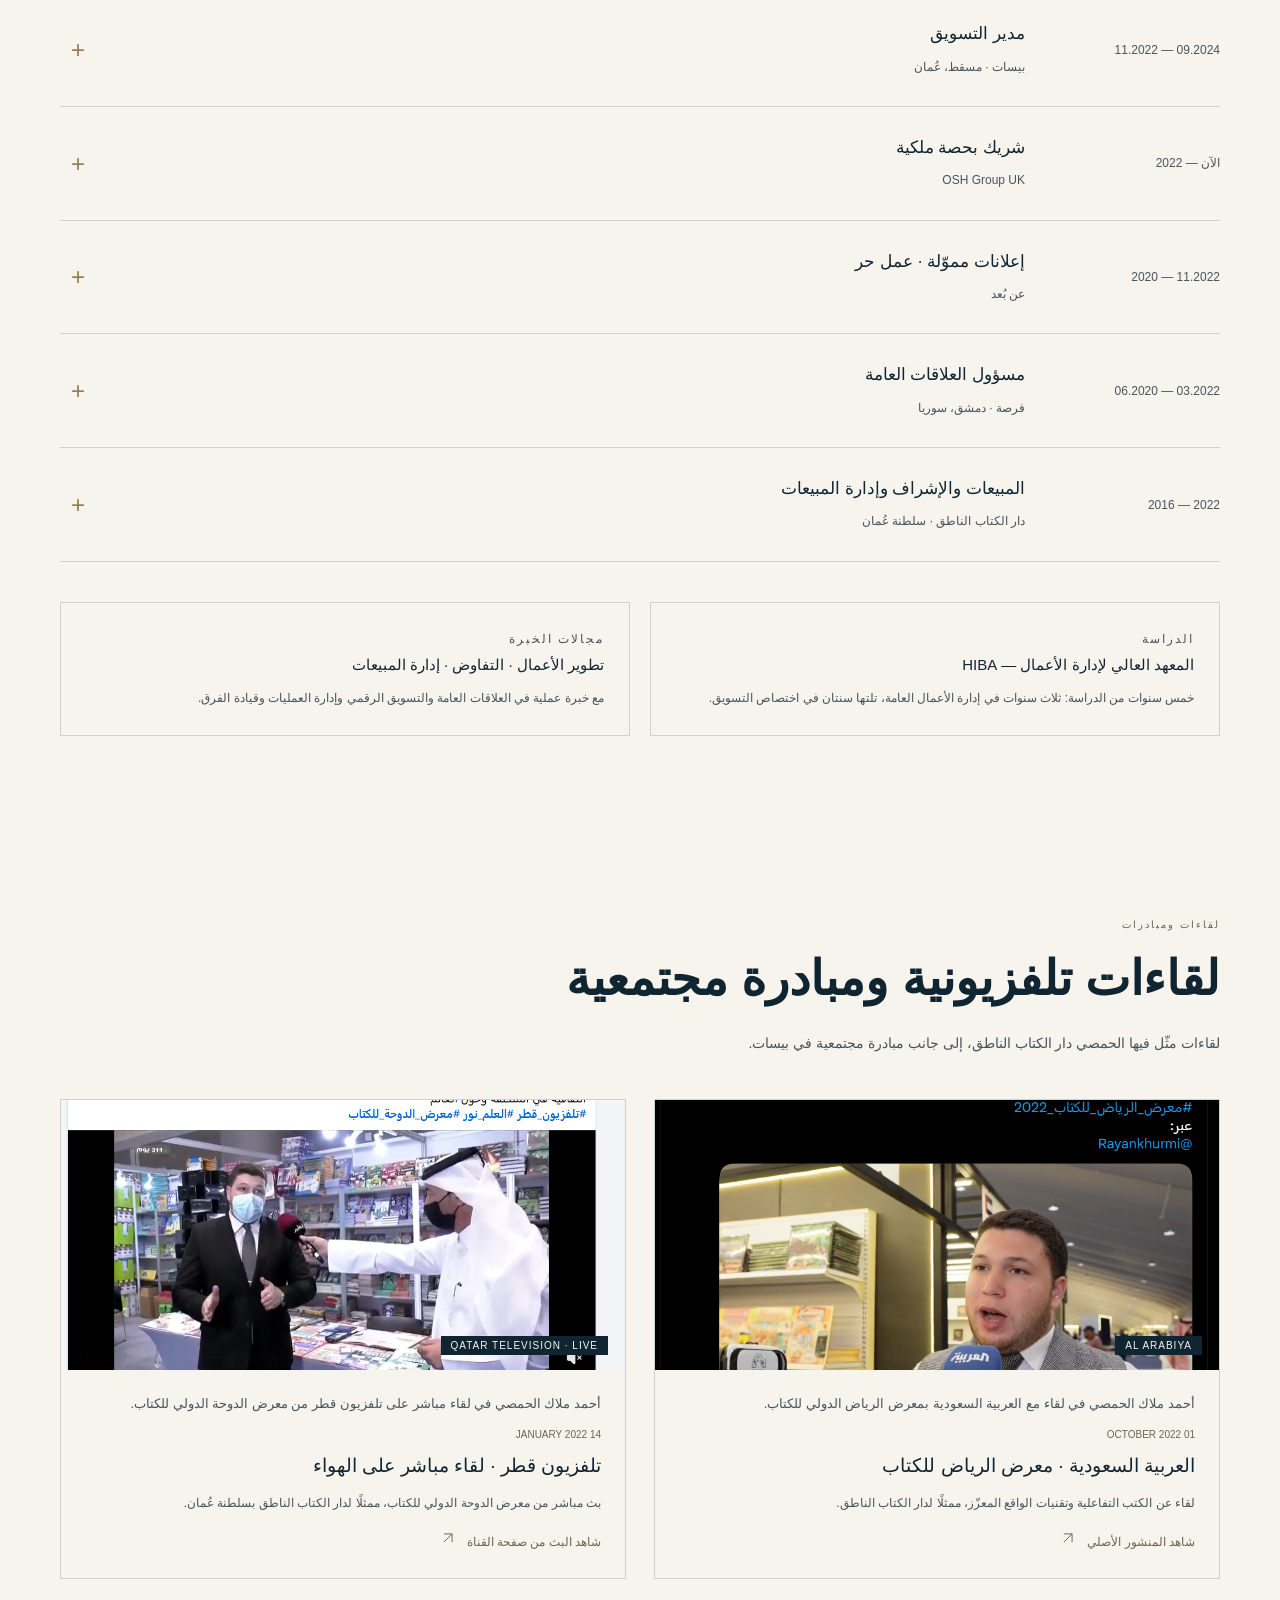
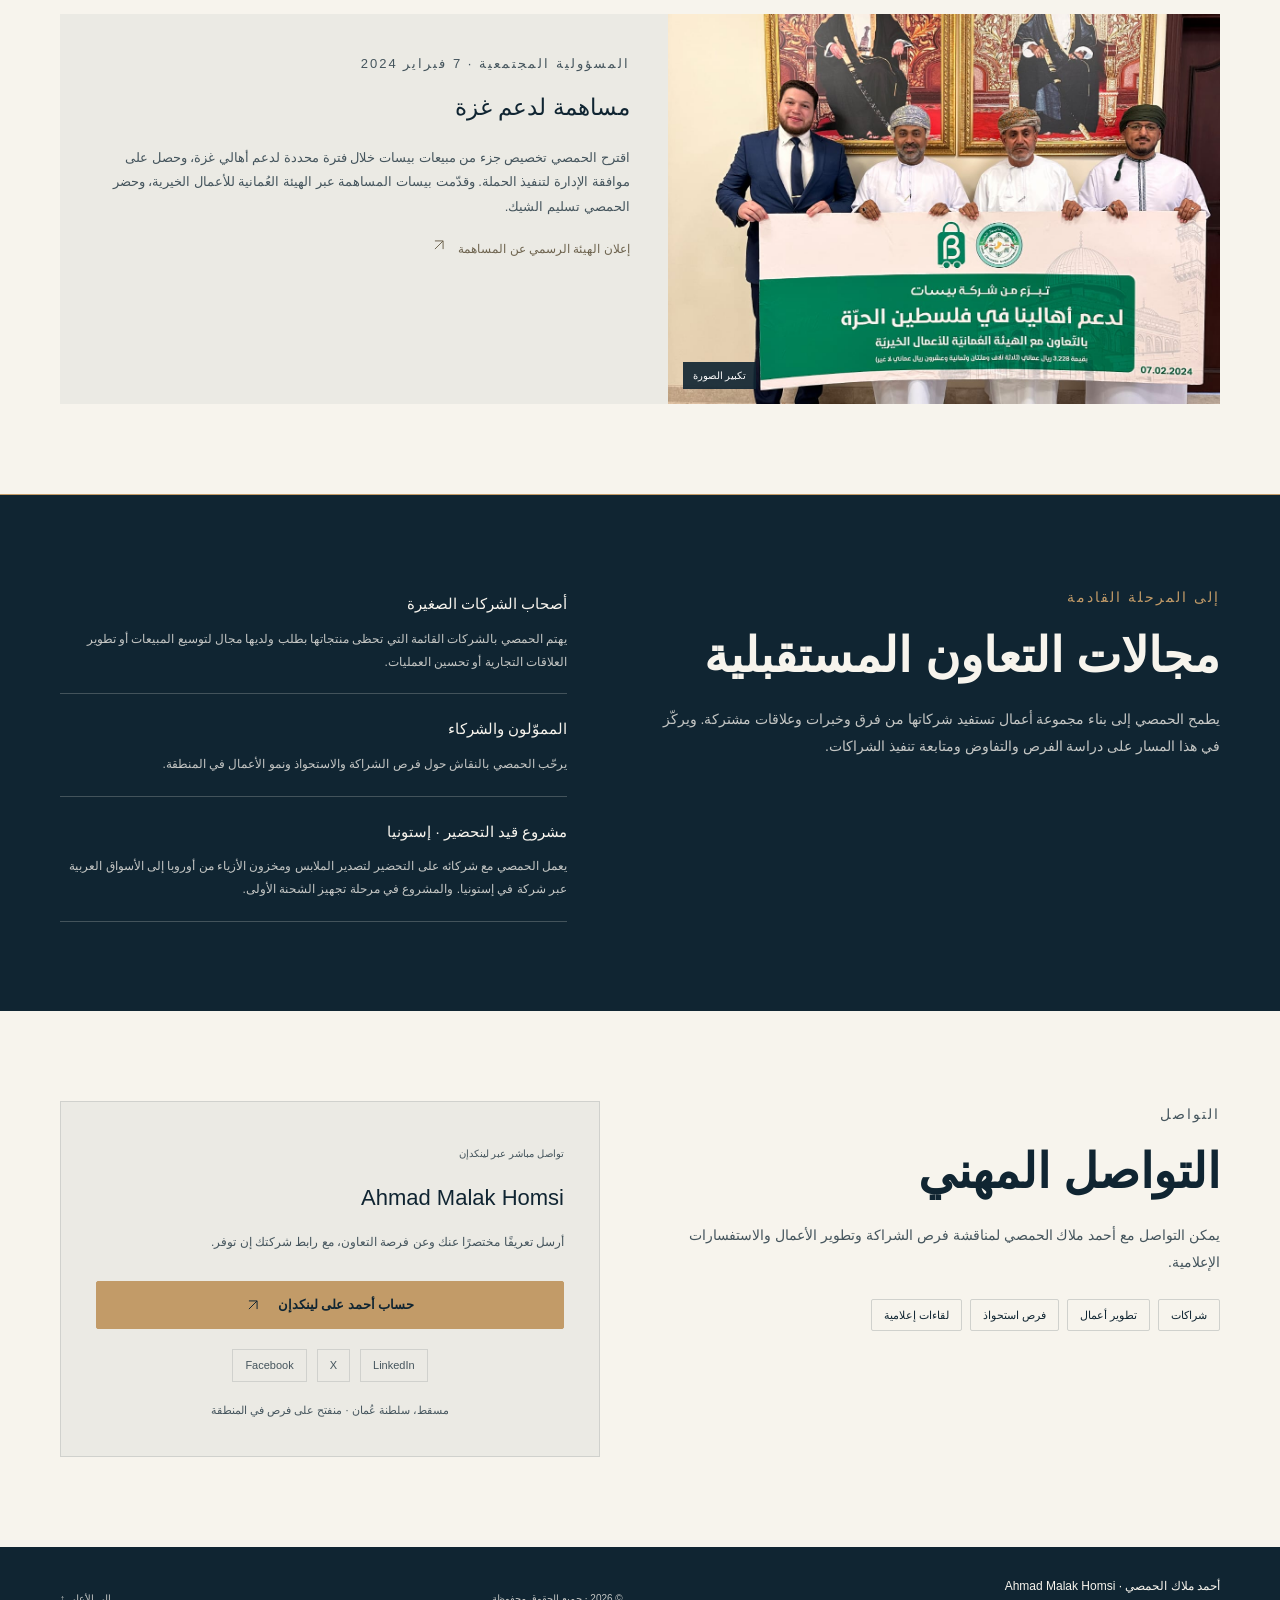
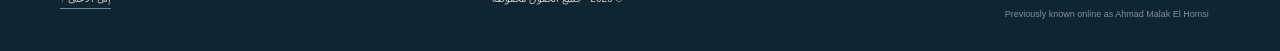
==== commit e35619c1: "Describe interview photos and expose the portrait to image search" ====
--- a/index.html
+++ b/index.html
@@ -8,7 +8,7 @@
 <meta name="description" content="أحمد ملاك الحمصي، الرئيس التنفيذي لبيسات وشريك في الإعصار للخدمات والمشاريع. خبرة في تطوير الأعمال والتفاوض والشراكات. تعرّف إلى مسيرته ولقاءاته الإعلامية.">
 <meta property="og:type" content="profile">
 <meta name="color-scheme" content="light">
-<script type="application/ld+json">{"@context": "https://schema.org", "@type": "ProfilePage", "url": "https://ahmadmalakhomsi.com/", "mainEntity": {"@type": "Person", "name": "Ahmad Malak Homsi", "alternateName": ["أحمد ملاك الحمصي", "Ahmad Malak El Homsi", "Ahmad Malak Homsy"], "jobTitle": "Chief Executive Officer at Beisat", "worksFor": {"@type": "Organization", "name": "Beisat", "url": "https://beisat.com/"}, "alumniOf": {"@type": "EducationalOrganization", "name": "Higher Institute of Business Administration"}, "sameAs": ["https://www.linkedin.com/in/ahmad-malak-elhomsi/", "https://x.com/MalakHomsi", "https://www.facebook.com/Ahmad.malak.homsi"], "knowsAbout": ["Business Development", "Negotiation", "Sales Management", "Business Operations"], "homeLocation": {"@type": "Place", "name": "Muscat, Oman"}, "@id": "https://ahmadmalakhomsi.com/#ahmad-malak-homsi", "url": "https://ahmadmalakhomsi.com/"}}</script>
+<script type="application/ld+json">{"@context": "https://schema.org", "@type": "ProfilePage", "url": "https://ahmadmalakhomsi.com/", "mainEntity": {"@type": "Person", "name": "Ahmad Malak Homsi", "alternateName": ["أحمد ملاك الحمصي", "Ahmad Malak El Homsi", "Ahmad Malak Homsy"], "jobTitle": "Chief Executive Officer at Beisat", "worksFor": {"@type": "Organization", "name": "Beisat", "url": "https://beisat.com/"}, "alumniOf": {"@type": "EducationalOrganization", "name": "Higher Institute of Business Administration"}, "sameAs": ["https://www.linkedin.com/in/ahmad-malak-elhomsi/", "https://x.com/MalakHomsi", "https://www.facebook.com/Ahmad.malak.homsi"], "knowsAbout": ["Business Development", "Negotiation", "Sales Management", "Business Operations"], "homeLocation": {"@type": "Place", "name": "Muscat, Oman"}, "@id": "https://ahmadmalakhomsi.com/#ahmad-malak-homsi", "url": "https://ahmadmalakhomsi.com/", "image": "https://ahmadmalakhomsi.com/assets/ahmad-malak-homsi-portrait.jpg"}}</script>
 <style>
 :root{--navy:#102532;--deep:#0b1b26;--gold:#c29b68;--paper:#f5f3ee;--ink:#142c39;--muted:#68777b;--line:#d9dedb;--white:#fff;--sans:Tahoma,Arial,sans-serif;--radius:4px}*{box-sizing:border-box}html{scroll-behavior:smooth;scroll-padding-top:100px}body{margin:0;background:var(--paper);color:var(--ink);font-family:var(--sans);font-size:16px;line-height:1.9}body[dir=ltr]{font-family:Arial,Helvetica,sans-serif}a{color:inherit;text-decoration:none}button,input{font:inherit}button,a{-webkit-tap-highlight-color:transparent}button{cursor:pointer}button:focus-visible,a:focus-visible,summary:focus-visible{outline:3px solid var(--gold);outline-offset:5px}img{max-width:100%;display:block}button{border:0}.wrap{width:min(1160px,calc(100% - 64px));margin:auto}.skip{position:fixed;top:-100px;left:24px;background:white;padding:8px 16px;z-index:100}.skip:focus{top:10px}.header{height:88px;background:var(--deep);color:#f9f8f4;border-bottom:1px solid #ffffff19;position:sticky;top:0;z-index:20}.nav{height:100%;display:flex;align-items:center;gap:28px}.brand{display:flex;align-items:center;gap:12px;margin-inline-end:auto;line-height:1.45}.brand-mark{width:84px;height:30px;object-fit:contain;flex:none;filter:url(#amh-header-colors)}.brand strong{font-size:14px;font-weight:600}.brand strong{font-size:14px;font-weight:600}.brand small{display:block;font-size:9px;color:#aab8bd;letter-spacing:1.6px}.navlinks{display:flex;gap:25px;font-size:12px;color:#c4cfd1}.navlinks a:hover{color:var(--gold)}.lang{background:transparent;color:#e9e6df;border:1px solid #ffffff38;padding:5px 13px;font:12px Arial,sans-serif}.menu{display:none;color:white;background:transparent;font-size:22px}.hero{background:var(--deep);color:white;position:relative;overflow:hidden}.hero:before{content:"";position:absolute;inset:0;background:radial-gradient(ellipse at 10% 30%,#47657725,transparent 55%);pointer-events:none}.hero-grid{min-height:690px;display:grid;grid-template-columns:1.4fr 1fr;gap:65px;align-items:center;position:relative;padding-block:72px}.eyebrow{font-size:11px;letter-spacing:2px;color:var(--gold);display:flex;align-items:center;gap:13px;margin-bottom:24px}.eyebrow:before{content:"";height:1px;width:30px;background:var(--gold)}h1{font-size:clamp(43px,4.7vw,66px);line-height:1.48;font-weight:500;letter-spacing:-1.5px;margin:0 0 8px}.latin-name{font:15px Arial,sans-serif;letter-spacing:3px;color:#a5b4ba;margin:0 0 28px}.hero h2{font-size:24px;font-weight:400;color:#d2b486;line-height:1.7;margin:0 0 18px}.hero-copy{font-size:15px;color:#b8c5ca;max-width:520px;line-height:2.1}.hero-role{font-size:11px;color:#9eaeb5;border-inline-start:2px solid var(--gold);padding-inline-start:15px;margin:24px 0}.actions{display:flex;align-items:center;flex-wrap:wrap;gap:20px;margin-top:30px}.button{display:inline-flex;align-items:center;justify-content:center;gap:18px;background:var(--gold);color:var(--deep);padding:11px 22px;font-size:13px;font-weight:600;border:1px solid var(--gold)}.button:hover{background:#d2b487}.textlink{font-size:13px;display:inline-flex;gap:12px;align-items:center}.arrow{font-family:Arial;font-size:18px}.portrait-frame{position:relative;max-width:380px;width:100%;margin-inline-start:auto;display:flex;flex-direction:column;align-items:center}.portrait-stage{width:320px;height:350px;position:relative;display:flex;align-items:center;justify-content:center;border:1px solid #ffffff12;background:linear-gradient(145deg,#243844,#152a37);border-radius:170px 170px 4px 4px;box-shadow:0 25px 80px #0003}.portrait-stage:before{content:"";position:absolute;inset:14px;border:1px solid #c29b6840;border-radius:160px 160px 3px 3px}.portrait{width:245px;height:245px;border-radius:50%;overflow:hidden;position:relative;box-shadow:0 0 0 8px #132733,0 0 0 9px #c29b6850}.portrait svg{width:100%;height:100%;display:block}.portrait-caption{background:#193341;border:1px solid #ffffff15;color:#f6f5f1;width:290px;margin-top:-18px;z-index:1;position:relative;padding:17px 20px;text-align:center}.portrait-caption strong{display:block;font-size:13px;font-weight:500}.portrait-caption span{font-size:10px;color:#b2c0c6}.portrait-note{font-size:10px;color:#8198a3;margin:16px 0 0}.trust{background:#eae9e3;border-bottom:1px solid var(--line)}.trust-grid{display:grid;grid-template-columns:repeat(3,1fr);padding-block:25px}.trust-item{padding:0 30px;border-inline-start:1px solid #cdd4d0}.trust-item:first-child{padding-inline-start:0;border:0}.trust-item small{display:block;color:var(--muted);font-size:10px;margin-bottom:4px}.trust-item strong{font-weight:500;font-size:16px}.section{padding-block:95px}.section-top{display:flex;align-items:end;justify-content:space-between;gap:30px;margin-bottom:42px}.kicker{color:#947340;font-size:10px;letter-spacing:2px;margin:0 0 9px}.section h2{font-size:35px;line-height:1.5;font-weight:500;margin:0}.section-lead{max-width:540px;font-size:14px;color:var(--muted);margin:15px 0 0}.number{font:12px Georgia,serif;color:#a0aaa8;letter-spacing:3px}.about-grid{display:grid;grid-template-columns:1.2fr 1fr;gap:90px}.about-copy p{margin:0 0 20px;font-size:15px;color:#52646c}.quote{font-size:24px;line-height:1.9;margin:0;padding:30px 0;border-block:1px solid var(--line);font-weight:400}.signature{font:italic 23px Georgia,serif;color:#9a7845;display:block;margin-top:20px}.capabilities{border-top:1px solid var(--line);margin-top:45px;display:grid;grid-template-columns:repeat(3,1fr);gap:30px;padding-top:26px}.capabilities b{display:block;font-size:14px;font-weight:500;margin-bottom:7px}.capabilities p{font-size:12px;color:var(--muted);margin:0}.case{background:#e9edea}.case-grid{display:grid;grid-template-columns:1fr 1.08fr;gap:55px;align-items:start}.case-image{height:380px;object-fit:cover;width:100%;filter:saturate(.8)}.photo-credit{font-size:10px;color:var(--muted);margin:10px 0 0}.case-intro{font-size:15px;color:#52646c;margin:0 0 25px}.case-step{display:grid;grid-template-columns:34px 1fr;gap:14px;padding-block:19px;border-top:1px solid #ccd5ce}.step-num{font:22px Georgia,serif;color:#ad8c5e}.case-step h3{font-size:14px;font-weight:600;margin:0 0 7px}.case-step p{font-size:13px;color:#5b6d73;margin:0}.deal-note{margin-top:25px;background:var(--navy);color:#f2eee8;padding:21px 25px;border-inline-start:3px solid var(--gold)}.deal-note small{font-size:10px;color:#d0b486}.deal-note p{font-size:13px;margin:8px 0 0}.timeline{border-top:1px solid var(--line)}details{border-bottom:1px solid var(--line)}summary{list-style:none;cursor:pointer;display:grid;grid-template-columns:170px 1fr 25px;align-items:center;gap:25px;padding:25px 0}summary::-webkit-details-marker{display:none}.date{font:12px Arial,sans-serif;color:var(--muted);direction:ltr;text-align:start}.role-title{font-size:17px;font-weight:500;display:block}.company{font-size:12px;color:var(--muted)}.plus{font-size:24px;font-weight:300;color:#957c54}details[open] .plus{transform:rotate(45deg)}.detail-content{margin-inline-start:195px;padding:0 0 25px;max-width:760px;font-size:14px;color:#5b6d73}.detail-content p{margin:0}.detail-content a{color:#8b6837;border-bottom:1px solid #bea77f}.education{margin-top:40px;display:grid;grid-template-columns:1fr 1fr;gap:20px}.edu-panel{padding:25px;border:1px solid var(--line)}.edu-panel h3{font-size:15px;margin:0 0 8px;font-weight:500}.edu-panel p{margin:0;font-size:12px;color:var(--muted)}.media-section{background:#fff}.media-grid{display:grid;grid-template-columns:1fr 1fr;gap:28px}.media-card{display:flex;flex-direction:column;border:1px solid #e2e5df;background:#fafaf7}.media-visual{height:270px;overflow:hidden;background:#e9eae5;position:relative}.media-visual img{width:100%;height:100%;object-fit:cover;object-position:center 60%;transition:transform .4s}.media-card:hover .media-visual img{transform:scale(1.03)}.media-tag{position:absolute;bottom:15px;inset-inline-start:17px;background:#102532ed;color:white;font:10px Arial,sans-serif;padding:4px 10px;letter-spacing:1px}.media-body{padding:24px}.media-body small{font:10px Arial,sans-serif;color:#8f754e}.media-body h3{font-size:19px;font-weight:500;margin:8px 0}.media-body p{font-size:12px;color:var(--muted);margin:0 0 17px}.media-link{font-size:12px;color:#76572c;display:inline-flex;gap:12px}.community{margin-top:35px;display:grid;grid-template-columns:1fr 1.1fr;background:#f1f1eb}.community-picture{position:relative;overflow:hidden;max-height:390px;background:#dfe4dc;padding:0;display:block;width:100%;cursor:zoom-in}.community-picture img{width:100%;height:100%;object-fit:cover;object-position:center 49%}.zoom-hint{position:absolute;bottom:15px;inset-inline-end:15px;background:#102532e8;color:white;font-size:10px;padding:4px 10px}.community-copy{padding:38px}.community-copy h3{font-size:23px;font-weight:500;margin:0 0 16px}.community-copy p{font-size:13px;color:#5c6e73}.amount{font:42px Georgia,serif;color:#91703e;direction:ltr;display:inline-block;line-height:1.3}.amount small{font:11px var(--sans);letter-spacing:1px}.vision{background:var(--navy);color:#f2f1eb;position:relative}.vision .kicker{color:#c5a577}.vision-grid{display:grid;grid-template-columns:1.1fr 1fr;gap:95px;align-items:start}.vision h2{font-size:37px}.vision p{color:#b3c3c9;font-size:14px}.vision-badge{font-size:10px;color:#ddc398;display:inline-block;border:1px solid #c29b6850;padding:4px 10px;margin-top:10px}.vision-list{margin-top:5px}.vision-item{border-bottom:1px solid #ffffff20;padding:20px 0}.vision-item:first-child{padding-top:0}.vision-item strong{font-size:15px;font-weight:500}.vision-item p{font-size:12px;margin:8px 0 0}.contact-grid{display:grid;grid-template-columns:1fr 1fr;gap:80px}.contact h2{font-size:38px}.contact p{font-size:14px;color:var(--muted)}.contact-topics{margin-top:23px;display:flex;gap:8px;flex-wrap:wrap}.topic{border:1px solid #cbd4d0;border-radius:2px;padding:5px 12px;font-size:11px}.contact-panel{padding:35px;background:white;border:1px solid var(--line)}.contact-panel small{font-size:10px;color:var(--muted)}.contact-panel h3{font-size:22px;font-weight:500;margin:10px 0}.contact-panel p{font-size:12px}.contact-panel .button{width:100%;margin-top:15px}.social-links{display:flex;justify-content:center;gap:10px;flex-wrap:wrap;margin-top:20px}.social-links a{border:1px solid #cbd4d0;padding:5px 12px;font-size:11px;color:#53666c}.social-links a:hover{border-color:var(--gold);color:#76572c}.contact-location{margin-top:18px;text-align:center;color:#728086;font-size:11px}.footer{background:var(--deep);color:#91a4ae;padding:28px 0}.footer-inner{display:flex;align-items:center;gap:25px;justify-content:space-between;font-size:10px}.footer strong{color:#dce3e5;font-size:12px;font-weight:400}.backtop{border-bottom:1px solid #728791}.previous-name{font-size:9px;color:#7b909b;margin-top:8px;direction:ltr}.dialog{border:0;background:#fff;padding:12px;max-width:min(900px,92vw);max-height:92vh;overflow:auto}.dialog::backdrop{background:#07131ee8}.dialog img{max-height:80vh;max-width:100%;object-fit:contain;margin:auto}.dialog-close{background:var(--navy);color:white;position:absolute;top:20px;inset-inline-end:20px;border:1px solid #fff7;width:35px;height:35px}.dialog-caption{font-size:11px;text-align:center;color:var(--muted);padding:8px}.ltr{direction:ltr;unicode-bidi:isolate}.sr-only{position:absolute;width:1px;height:1px;padding:0;overflow:hidden;clip:rect(0,0,0,0);white-space:nowrap}
 @media(min-width:1450px){.hero-grid{min-height:730px}}@media(max-width:1000px){.navlinks{gap:15px}.hero-grid{gap:35px}.portrait-stage{width:280px;height:320px}.portrait{width:220px;height:220px}.about-grid,.vision-grid{gap:45px}.case-grid{gap:30px}.community-copy{padding:28px}.media-visual{height:235px}}
@@ -57,7 +57,7 @@
 <meta name="twitter:image" content="https://ahmadmalakhomsi.com/ahmad-malak-homsi-share.jpg">
 <meta name="twitter:image:alt" content="صورة أحمد ملاك الحمصي واسمه بالعربي والإنجليزي">
 <link rel="icon" href="/favicon.svg" type="image/svg+xml" sizes="any">
-<link rel="stylesheet" href="/assets/brand.css?v=4">
+<link rel="stylesheet" href="/assets/brand.css?v=5">
 </head>
 <body dir="rtl">
 <svg width="0" height="0" aria-hidden="true" focusable="false" style="position:absolute">
@@ -87,7 +87,7 @@
 <h2>تطوير الأعمال والشراكات</h2>
 <p class="hero-copy">أحمد ملاك الحمصي هو الرئيس التنفيذي لبيسات وشريك في الإعصار للخدمات والمشاريع. يتركّز عمله على تطوير الأعمال وبناء الشراكات والتفاوض التجاري.</p>
 <div class="actions"><a class="button" href="#contact"><span>تواصل بشأن فرصة تعاون</span><span class="arrow" aria-hidden="true"></span></a><a class="textlink" href="#case"><span>تجربة بيسات</span><span aria-hidden="true">↓</span></a></div>
-</div><div class="portrait-frame"><div class="portrait-stage"><div class="portrait"><svg viewBox="147 314 218 218" role="img" aria-label="أحمد ملاك الحمصي ببدلة كحلية"><image href="/assets/1b994fab6c26ddd7.png" width="1918" height="1065"></image></svg></div></div></div></div></section>
+</div><div class="portrait-frame"><div class="portrait-stage"><div class="portrait"><img src="/assets/ahmad-malak-homsi-portrait.jpg" alt="أحمد ملاك الحمصي ببدلة كحلية" width="218" height="218"></div></div></div></div></section>
 <div class="trust"><div class="wrap trust-grid"><div class="trust-item"><small>العمل التنفيذي</small><strong>الرئيس التنفيذي لبيسات منذ 2024</strong></div><div class="trust-item"><small>مسيرة مهنية</small><strong>بداية المسيرة في المبيعات عام 2016</strong></div><div class="trust-item"><small>ظهور إعلامي</small><strong>العربية السعودية · تلفزيون قطر</strong></div></div></div>
 <section id="about" class="section"><div class="wrap"><div class="section-top"><div><p class="kicker">عن أحمد</p><h2>بدأ أحمد ملاك الحمصي مسيرته في المبيعات</h2></div><span class="number" aria-hidden="true">01 / ABOUT</span></div><div class="about-grid"><div class="about-copy"><p>بدأ أحمد ملاك الحمصي مسيرته في مبيعات معارض الكتاب عام 2016، حيث تعامل مباشرة مع العملاء. ثم تولّى الإشراف على المبيعات وإدارتها في دار الكتاب الناطق بسلطنة عُمان، ومثّل الدار في مقابلات تلفزيونية بمعارض الكتاب في المنطقة.</p><p>عمل الحمصي في العلاقات العامة والإعلانات الرقمية قبل انضمامه إلى بيسات مديرًا للتسويق في مسقط في نوفمبر 2022. وتولّى منصب الرئيس التنفيذي في سبتمبر 2024. وهو شريك في شركة الإعصار للخدمات والمشاريع، المالكة لعلامة بيسات التجارية، ويملك حصة في OSH Group UK.</p></div>
 <figure class="event-note">
@@ -107,7 +107,7 @@
 <details><summary><span class="date">06.2020 — 03.2022</span><span><strong class="role-title">مسؤول العلاقات العامة</strong><span class="company">فرصة · دمشق، سوريا</span></span><span class="plus" aria-hidden="true">+</span></summary><div class="detail-content"><p>تولّى الحمصي العلاقات الخارجية للمنصة والتواصل باسمها مع الشركات التجارية والمنظمات الدولية.</p><a href="https://www.facebook.com/share/p/1FXpP3RZpK/" target="_blank" rel="noopener noreferrer">تعريف فريق فرصة بدوري </a></div></details>
 <details><summary><span class="date">2016 — 2022</span><span><strong class="role-title">المبيعات والإشراف وإدارة المبيعات</strong><span class="company">دار الكتاب الناطق · سلطنة عُمان</span></span><span class="plus" aria-hidden="true">+</span></summary><div class="detail-content"><p>بدأ الحمصي في مبيعات معارض الكتاب، ثم انتقل إلى الإشراف وإدارة المبيعات. وتعامل مباشرة مع العملاء ومثّل الدار في لقاءات تلفزيونية بمعارض الكتاب في المنطقة.</p></div></details></div>
 <div class="education"><div class="edu-panel"><p class="kicker">الدراسة</p><h3>المعهد العالي لإدارة الأعمال — HIBA</h3><p>خمس سنوات من الدراسة: ثلاث سنوات في إدارة الأعمال العامة، تلتها سنتان في اختصاص التسويق.</p></div><div class="edu-panel"><p class="kicker">مجالات الخبرة</p><h3>تطوير الأعمال · التفاوض · إدارة المبيعات</h3><p>مع خبرة عملية في العلاقات العامة والتسويق الرقمي وإدارة العمليات وقيادة الفرق.</p></div></div></div></section>
-<section class="section media-section" id="media"><div class="wrap"><div class="section-top"><div><p class="kicker">لقاءات ومبادرات</p><h2>لقاءات تلفزيونية ومبادرة مجتمعية</h2><p class="section-lead">لقاءات مثّل فيها الحمصي دار الكتاب الناطق، إلى جانب مبادرة مجتمعية في بيسات.</p></div><span class="number" aria-hidden="true">04 / MEDIA</span></div><div class="media-grid"><article class="media-card"><a href="https://x.com/AlArabiya_KSA/status/1576208315209621504" target="_blank" rel="noopener noreferrer" class="media-visual" aria-label="مشاهدة لقاء العربية السعودية"><img src="/assets/538112f0e08a0ca0.png" alt="أحمد ملاك الحمصي في لقاء مع العربية السعودية بمعرض الرياض الدولي للكتاب" loading="lazy"><span class="media-tag">AL ARABIYA</span></a><div class="media-body"><small>01 OCTOBER 2022</small><h3>العربية السعودية · معرض الرياض للكتاب</h3><p>لقاء عن الكتب التفاعلية وتقنيات الواقع المعزّز، ممثلًا لدار الكتاب الناطق.</p><a class="media-link" href="https://x.com/AlArabiya_KSA/status/1576208315209621504" target="_blank" rel="noopener noreferrer"><span>شاهد المنشور الأصلي</span></a></div></article><article class="media-card"><a class="media-visual" href="https://www.facebook.com/share/v/19sV444Bwp/" target="_blank" rel="noopener noreferrer" aria-label="مشاهدة البث المباشر من تلفزيون قطر"><img src="/assets/9ce82f50197b140a.png" alt="أحمد ملاك الحمصي في بث مباشر مع تلفزيون قطر بمعرض الدوحة الدولي للكتاب" loading="lazy"><span class="media-tag">QATAR TELEVISION · LIVE</span></a><div class="media-body"><small>14 JANUARY 2022</small><h3>تلفزيون قطر · لقاء مباشر على الهواء</h3><p>بث مباشر من معرض الدوحة الدولي للكتاب، ممثلًا لدار الكتاب الناطق بسلطنة عُمان.</p><a class="media-link" href="https://www.facebook.com/share/v/19sV444Bwp/" target="_blank" rel="noopener noreferrer"><span>شاهد البث من صفحة القناة</span></a></div></article></div>
+<section class="section media-section" id="media"><div class="wrap"><div class="section-top"><div><p class="kicker">لقاءات ومبادرات</p><h2>لقاءات تلفزيونية ومبادرة مجتمعية</h2><p class="section-lead">لقاءات مثّل فيها الحمصي دار الكتاب الناطق، إلى جانب مبادرة مجتمعية في بيسات.</p></div><span class="number" aria-hidden="true">04 / MEDIA</span></div><div class="media-grid"><article class="media-card"><a href="https://x.com/AlArabiya_KSA/status/1576208315209621504" target="_blank" rel="noopener noreferrer" class="media-visual" aria-label="مشاهدة لقاء العربية السعودية"><img src="/assets/538112f0e08a0ca0.png" alt="أحمد ملاك الحمصي في لقاء مع العربية السعودية بمعرض الرياض الدولي للكتاب" loading="lazy"><span class="media-tag">AL ARABIYA</span></a><div class="media-body"><p class="media-caption">أحمد ملاك الحمصي في لقاء مع العربية السعودية بمعرض الرياض الدولي للكتاب.</p><small>01 OCTOBER 2022</small><h3>العربية السعودية · معرض الرياض للكتاب</h3><p>لقاء عن الكتب التفاعلية وتقنيات الواقع المعزّز، ممثلًا لدار الكتاب الناطق.</p><a class="media-link" href="https://x.com/AlArabiya_KSA/status/1576208315209621504" target="_blank" rel="noopener noreferrer"><span>شاهد المنشور الأصلي</span></a></div></article><article class="media-card"><a class="media-visual" href="https://www.facebook.com/share/v/19sV444Bwp/" target="_blank" rel="noopener noreferrer" aria-label="مشاهدة البث المباشر من تلفزيون قطر"><img src="/assets/9ce82f50197b140a.png" alt="أحمد ملاك الحمصي في بث مباشر مع تلفزيون قطر بمعرض الدوحة الدولي للكتاب" loading="lazy"><span class="media-tag">QATAR TELEVISION · LIVE</span></a><div class="media-body"><p class="media-caption">أحمد ملاك الحمصي في لقاء مباشر على تلفزيون قطر من معرض الدوحة الدولي للكتاب.</p><small>14 JANUARY 2022</small><h3>تلفزيون قطر · لقاء مباشر على الهواء</h3><p>بث مباشر من معرض الدوحة الدولي للكتاب، ممثلًا لدار الكتاب الناطق بسلطنة عُمان.</p><a class="media-link" href="https://www.facebook.com/share/v/19sV444Bwp/" target="_blank" rel="noopener noreferrer"><span>شاهد البث من صفحة القناة</span></a></div></article></div>
 <article class="community"><button class="community-picture" id="open-photo" type="button" aria-label="تكبير صورة تسليم شيك مبادرة بيسات"><img src="/assets/8f0a66f0a7d22e40.jpg" alt="أحمد ملاك الحمصي خلال تسليم مساهمة بيسات لدعم غزة إلى الهيئة العُمانية للأعمال الخيرية، 7 فبراير 2024" loading="lazy"><span class="zoom-hint">تكبير الصورة </span></button><div class="community-copy"><p class="kicker">المسؤولية المجتمعية · 7 فبراير 2024</p><h3>مساهمة لدعم غزة</h3><p>اقترح الحمصي تخصيص جزء من مبيعات بيسات خلال فترة محددة لدعم أهالي غزة، وحصل على موافقة الإدارة لتنفيذ الحملة. وقدّمت بيسات المساهمة عبر الهيئة العُمانية للأعمال الخيرية، وحضر الحمصي تسليم الشيك.</p><a class="media-link" href="https://x.com/ocooman/status/1755144523699646489" target="_blank" rel="noopener noreferrer"><span>إعلان الهيئة الرسمي عن المساهمة</span></a></div></article>
 </div></section>
 <section class="section vision" id="vision"><div class="wrap vision-grid"><div><p class="kicker">إلى المرحلة القادمة</p><h2>مجالات التعاون المستقبلية</h2><p>يطمح الحمصي إلى بناء مجموعة أعمال تستفيد شركاتها من فرق وخبرات وعلاقات مشتركة. ويركّز في هذا المسار على دراسة الفرص والتفاوض ومتابعة تنفيذ الشراكات.</p></div><div class="vision-list"><div class="vision-item"><strong>أصحاب الشركات الصغيرة</strong><p>يهتم الحمصي بالشركات القائمة التي تحظى منتجاتها بطلب ولديها مجال لتوسيع المبيعات أو تطوير العلاقات التجارية أو تحسين العمليات.</p></div><div class="vision-item"><strong>المموّلون والشركاء</strong><p>يرحّب الحمصي بالنقاش حول فرص الشراكة والاستحواذ ونمو الأعمال في المنطقة.</p></div><div class="vision-item"><strong>مشروع قيد التحضير · إستونيا</strong><p>يعمل الحمصي مع شركائه على التحضير لتصدير الملابس ومخزون الأزياء من أوروبا إلى الأسواق العربية عبر شركة في إستونيا. والمشروع في مرحلة تجهيز الشحنة الأولى.</p></div></div></div></section>
--- a/assets/brand.css
+++ b/assets/brand.css
@@ -118,6 +118,12 @@
   box-shadow: 0 0 0 1px var(--gold);
 }
 
+.portrait img {
+  width: 100%;
+  height: 100%;
+  object-fit: cover;
+}
+
 .trust, .case, .community, .contact-panel { background: var(--soft-panel); }
 
 .trust-item, .case-step, .topic, .social-links a { border-color: var(--line); }
@@ -190,6 +196,12 @@
 
 .media-body .media-link { margin-block-start: auto; }
 
+.media-body .media-caption {
+  margin-block-end: 14px;
+  font-size: 13px;
+  line-height: 1.6;
+}
+
 .media-visual, .community-picture { background: var(--soft-panel); }
 
 .media-tag {
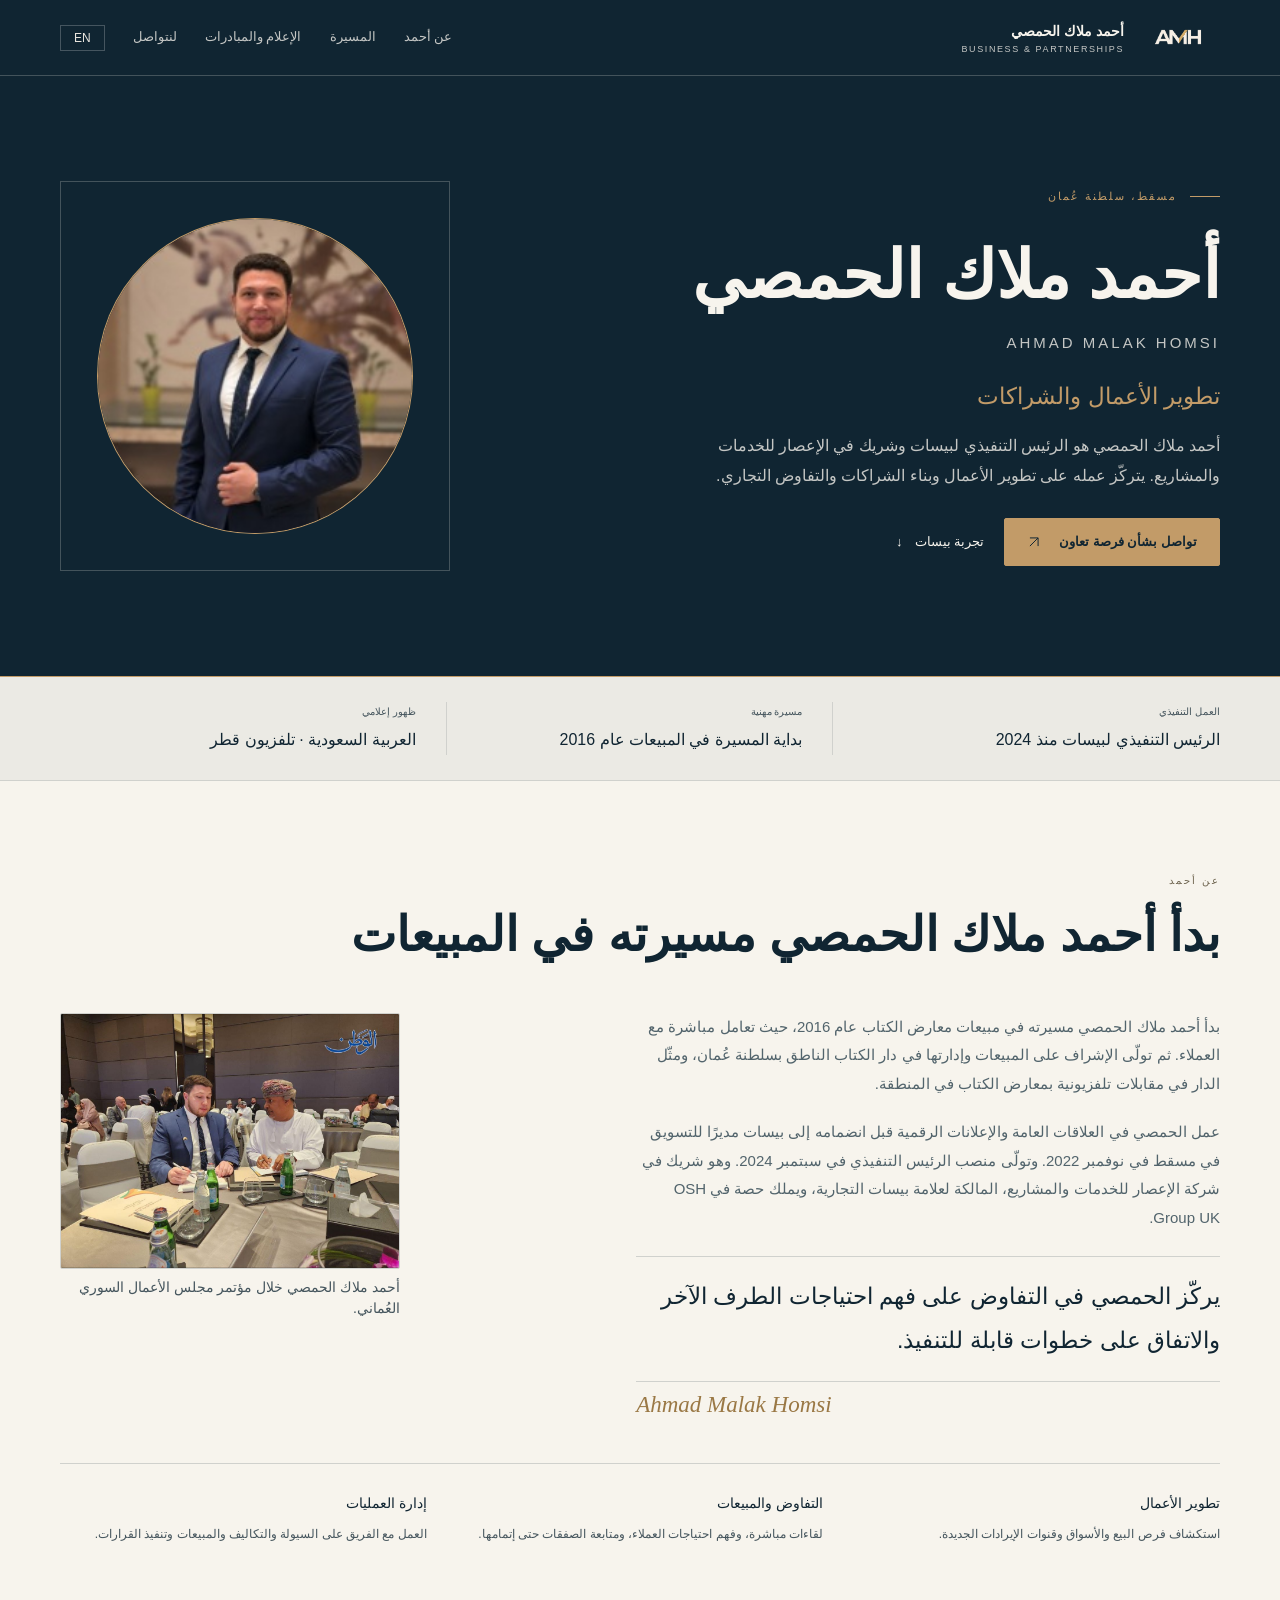
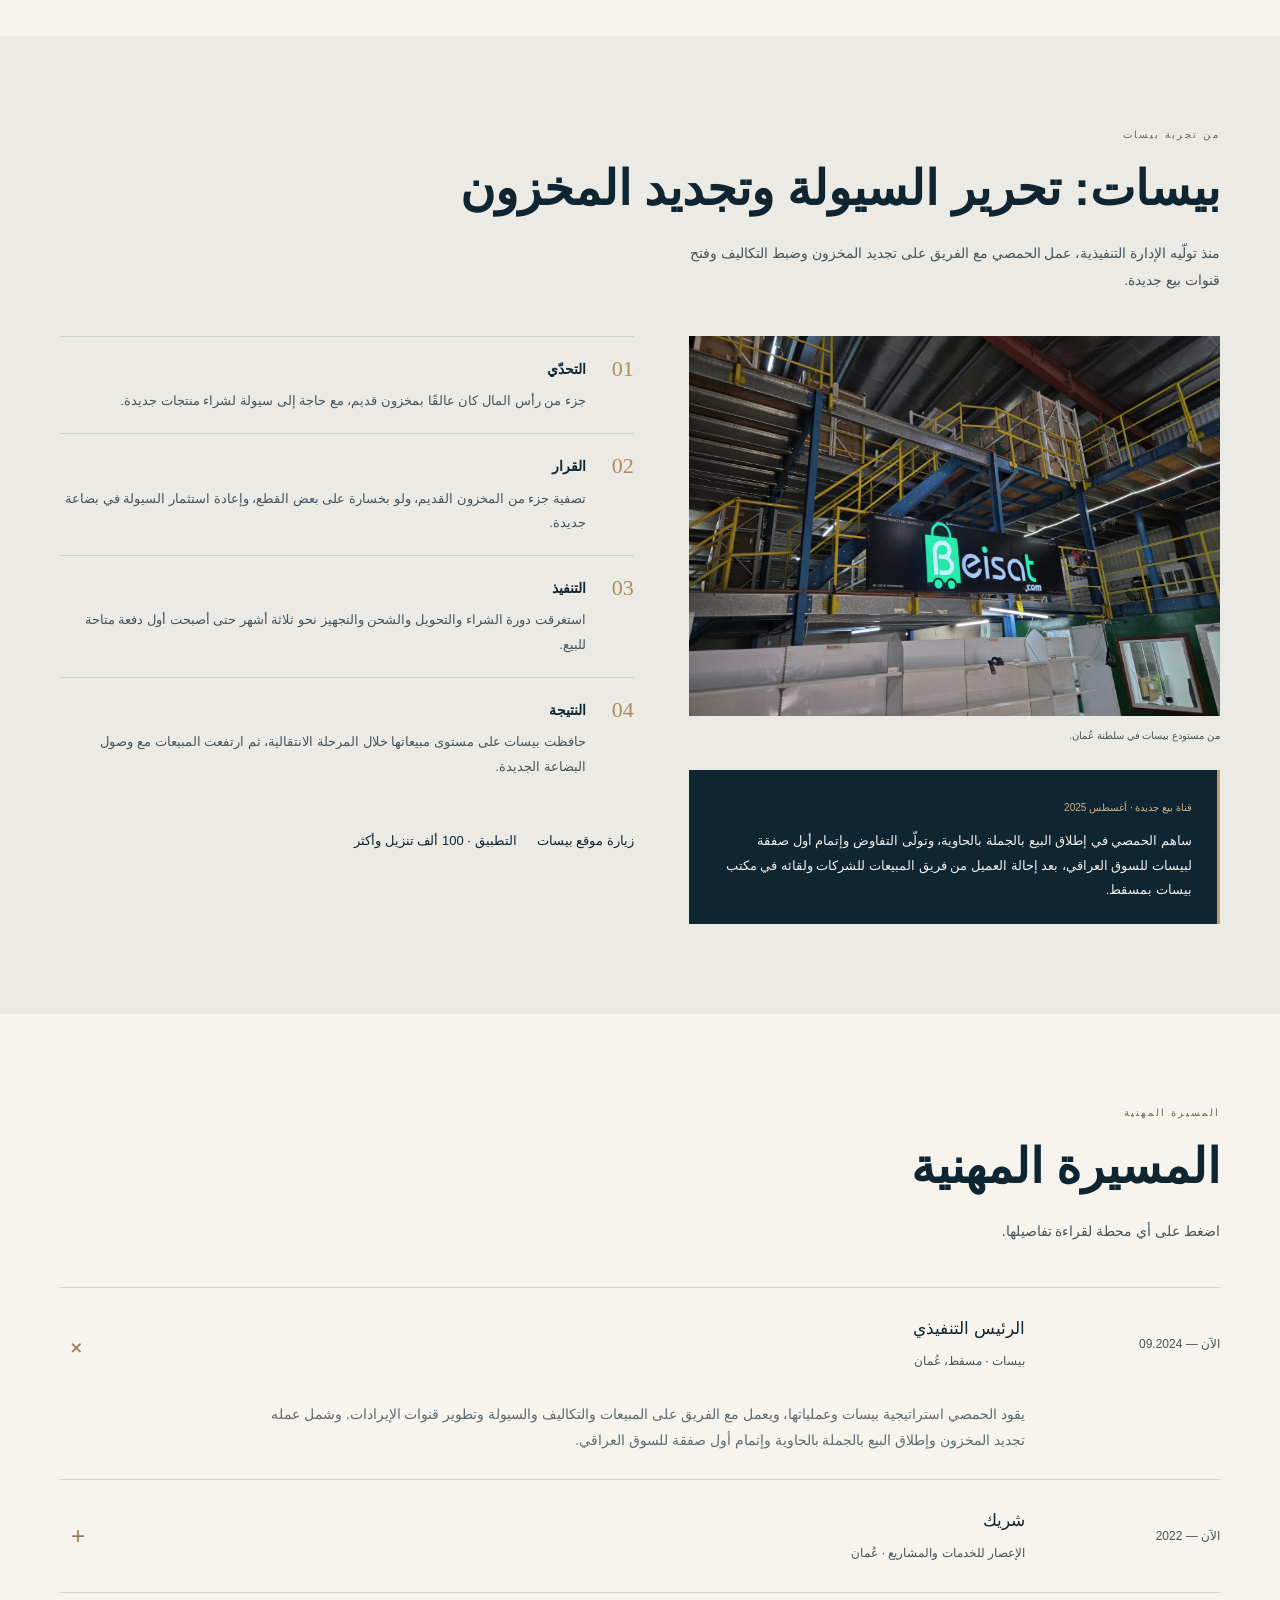
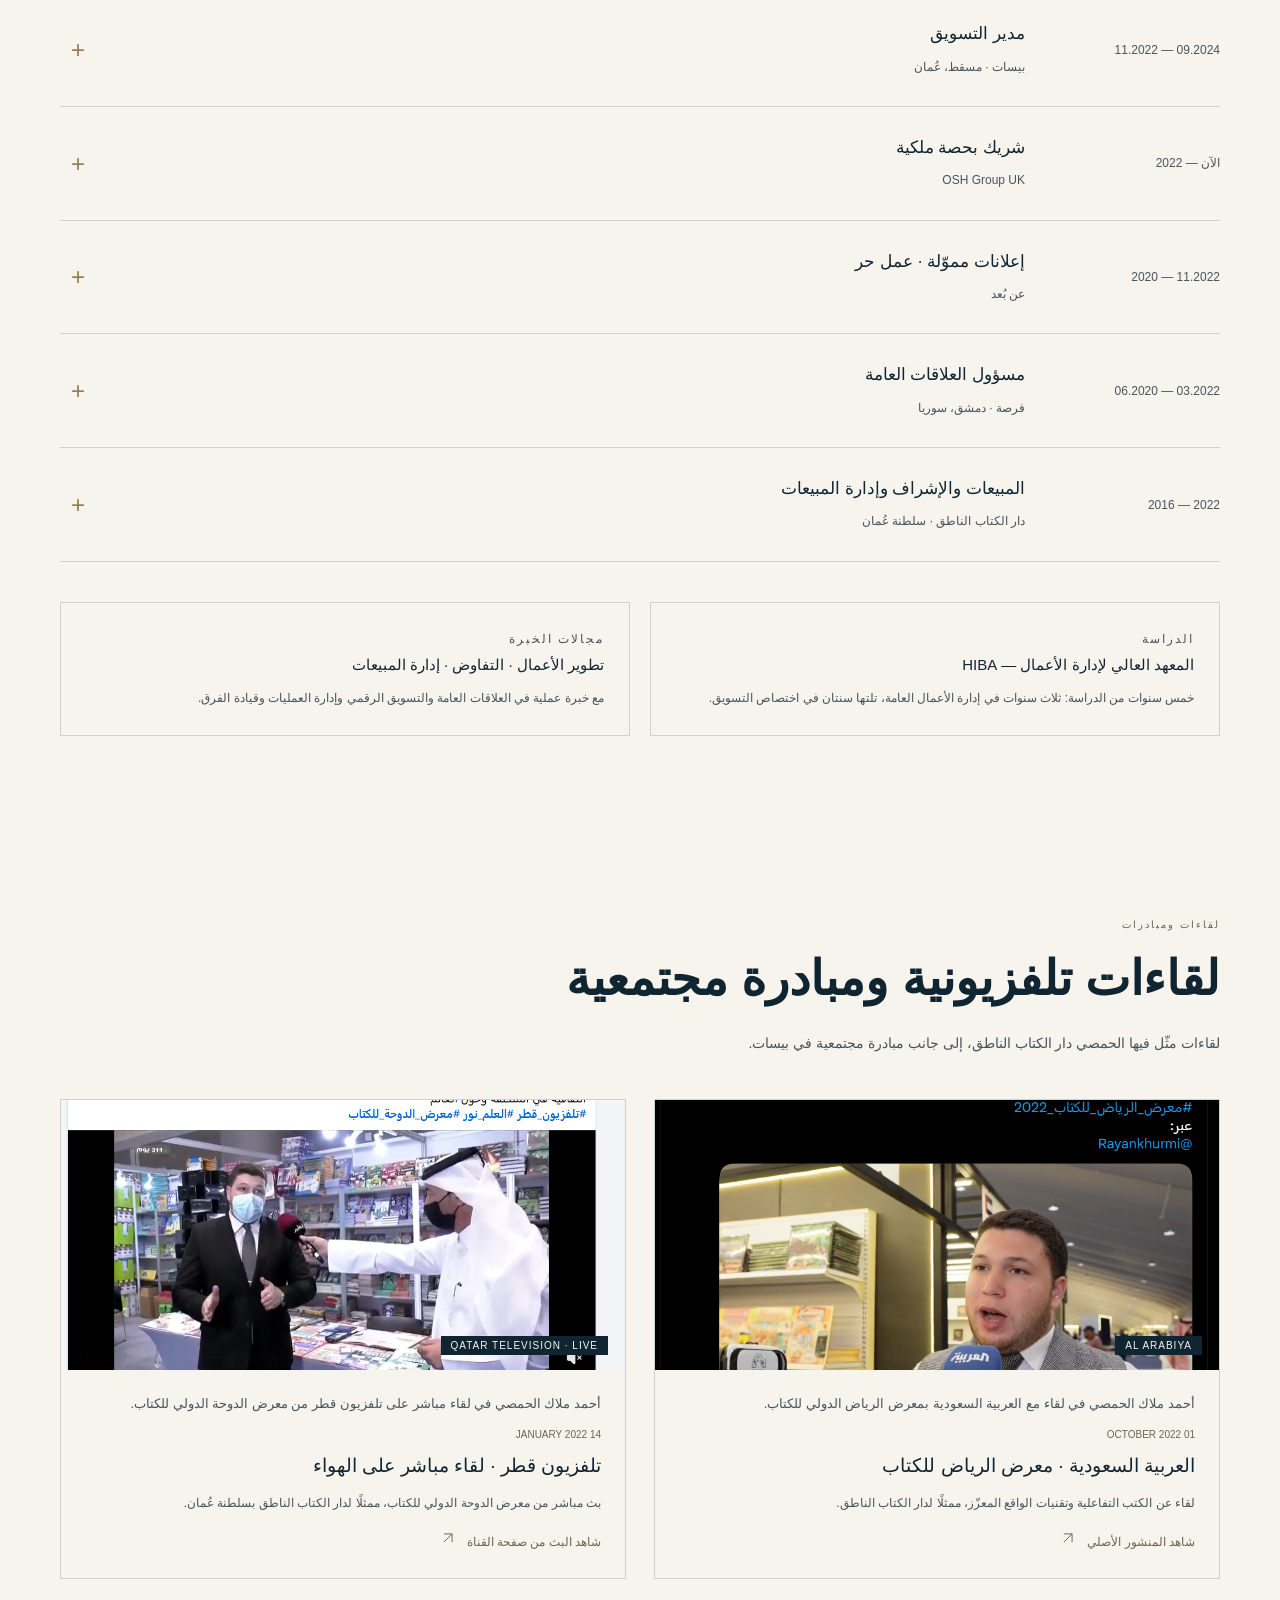
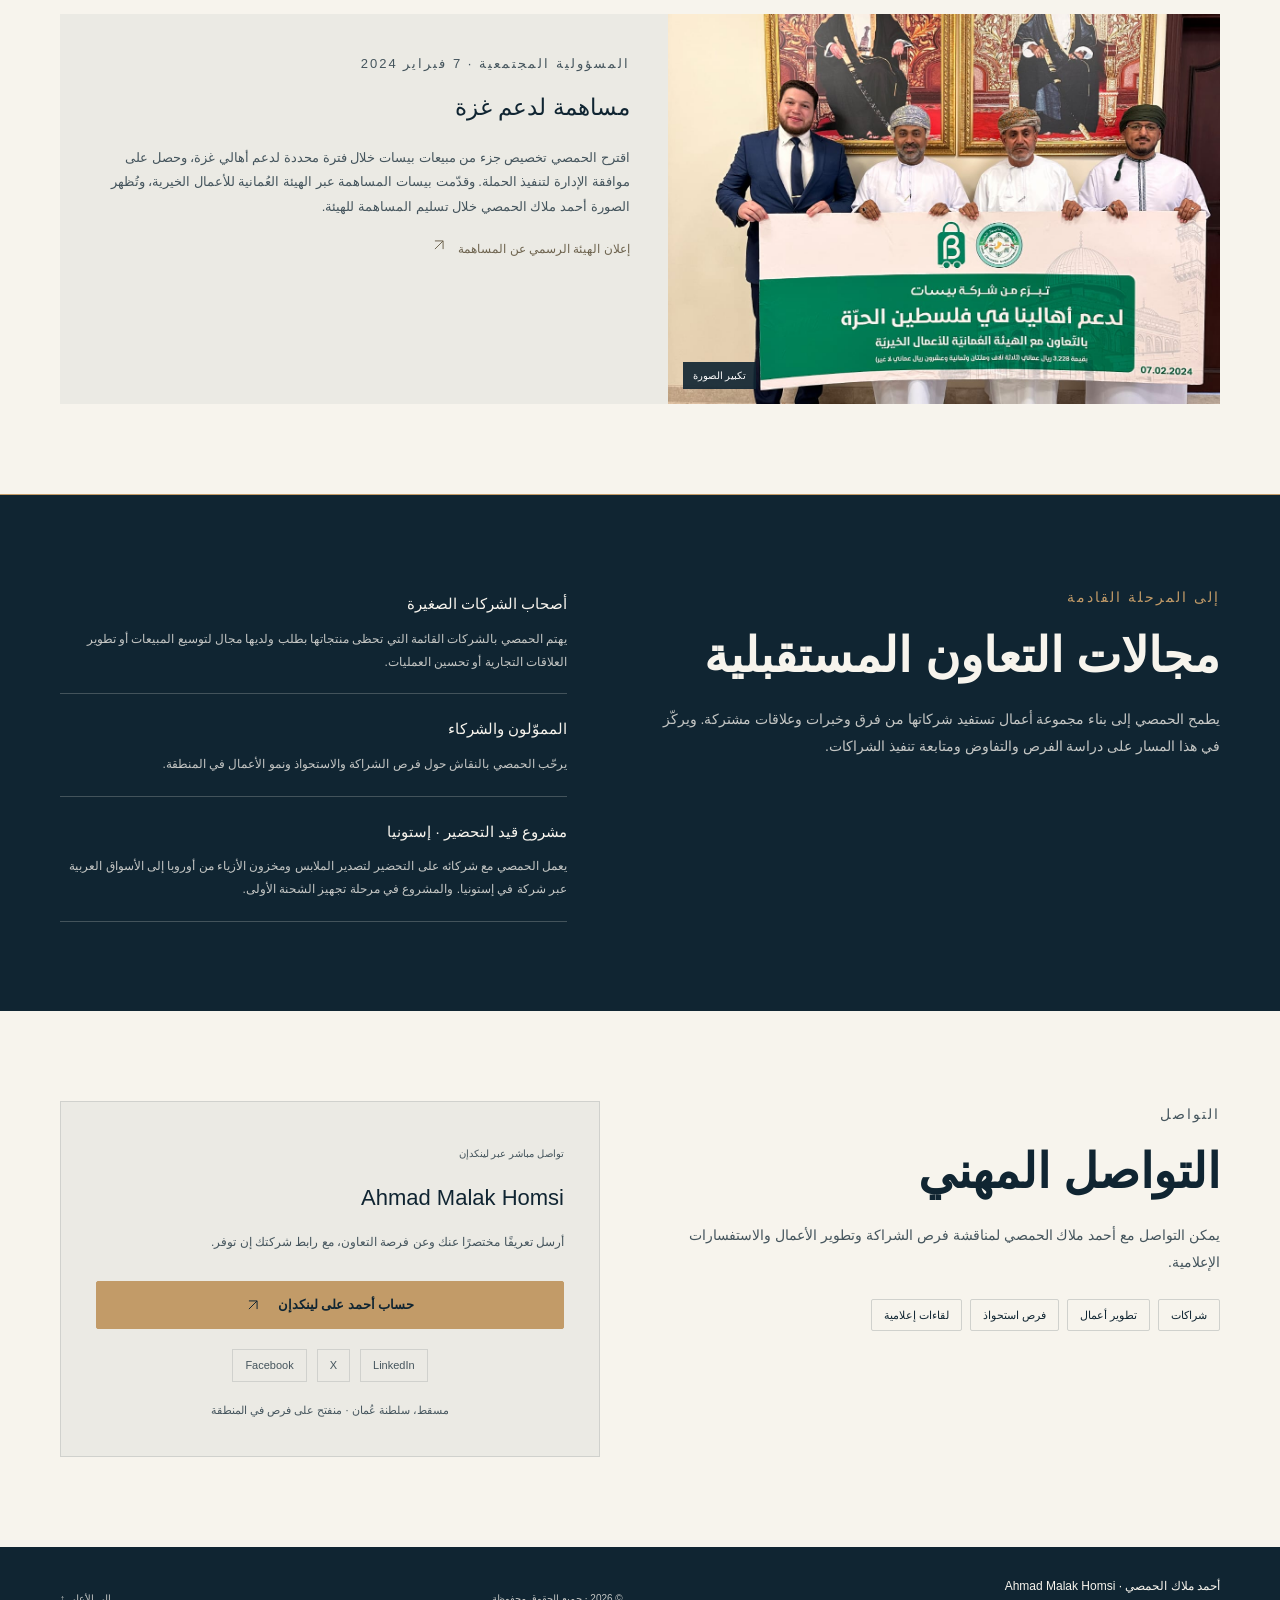
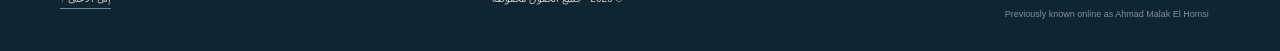
==== commit fa590c2f: "Clarify bilingual profile and image preview metadata" ====
--- a/index.html
+++ b/index.html
@@ -8,7 +8,8 @@
 <meta name="description" content="أحمد ملاك الحمصي، الرئيس التنفيذي لبيسات وشريك في الإعصار للخدمات والمشاريع. خبرة في تطوير الأعمال والتفاوض والشراكات. تعرّف إلى مسيرته ولقاءاته الإعلامية.">
 <meta property="og:type" content="profile">
 <meta name="color-scheme" content="light">
-<script type="application/ld+json">{"@context": "https://schema.org", "@type": "ProfilePage", "url": "https://ahmadmalakhomsi.com/", "mainEntity": {"@type": "Person", "name": "Ahmad Malak Homsi", "alternateName": ["أحمد ملاك الحمصي", "Ahmad Malak El Homsi", "Ahmad Malak Homsy"], "jobTitle": "Chief Executive Officer at Beisat", "worksFor": {"@type": "Organization", "name": "Beisat", "url": "https://beisat.com/"}, "alumniOf": {"@type": "EducationalOrganization", "name": "Higher Institute of Business Administration"}, "sameAs": ["https://www.linkedin.com/in/ahmad-malak-elhomsi/", "https://x.com/MalakHomsi", "https://www.facebook.com/Ahmad.malak.homsi"], "knowsAbout": ["Business Development", "Negotiation", "Sales Management", "Business Operations"], "homeLocation": {"@type": "Place", "name": "Muscat, Oman"}, "@id": "https://ahmadmalakhomsi.com/#ahmad-malak-homsi", "url": "https://ahmadmalakhomsi.com/", "image": "https://ahmadmalakhomsi.com/assets/ahmad-malak-homsi-portrait.jpg"}}</script>
+<meta name="robots" content="max-image-preview:large">
+<script type="application/ld+json">{"@context":"https://schema.org","@graph":[{"@type":"WebSite","@id":"https://ahmadmalakhomsi.com/#website","url":"https://ahmadmalakhomsi.com/","name":"أحمد ملاك الحمصي","alternateName":"Ahmad Malak Homsi"},{"@type":"ProfilePage","url":"https://ahmadmalakhomsi.com/","mainEntity":{"@type":"Person","name":"Ahmad Malak Homsi","alternateName":["أحمد ملاك الحمصي","Ahmad Malak El Homsi","Ahmad Malak Homsy"],"jobTitle":"Chief Executive Officer at Beisat","worksFor":{"@type":"Organization","name":"Beisat","url":"https://beisat.com/"},"alumniOf":{"@type":"EducationalOrganization","name":"Higher Institute of Business Administration"},"sameAs":["https://www.linkedin.com/in/ahmad-malak-elhomsi/","https://x.com/MalakHomsi","https://www.facebook.com/Ahmad.malak.homsi"],"knowsAbout":["Business Development","Negotiation","Sales Management","Business Operations"],"homeLocation":{"@type":"Place","name":"Muscat, Oman"},"@id":"https://ahmadmalakhomsi.com/#ahmad-malak-homsi","url":"https://ahmadmalakhomsi.com/","image":"https://ahmadmalakhomsi.com/assets/ahmad-malak-homsi-portrait.jpg"},"inLanguage":"ar","primaryImageOfPage":{"@type":"ImageObject","contentUrl":"https://ahmadmalakhomsi.com/assets/ahmad-malak-homsi-portrait.jpg"},"isPartOf":{"@id":"https://ahmadmalakhomsi.com/#website"}}]}</script>
 <style>
 :root{--navy:#102532;--deep:#0b1b26;--gold:#c29b68;--paper:#f5f3ee;--ink:#142c39;--muted:#68777b;--line:#d9dedb;--white:#fff;--sans:Tahoma,Arial,sans-serif;--radius:4px}*{box-sizing:border-box}html{scroll-behavior:smooth;scroll-padding-top:100px}body{margin:0;background:var(--paper);color:var(--ink);font-family:var(--sans);font-size:16px;line-height:1.9}body[dir=ltr]{font-family:Arial,Helvetica,sans-serif}a{color:inherit;text-decoration:none}button,input{font:inherit}button,a{-webkit-tap-highlight-color:transparent}button{cursor:pointer}button:focus-visible,a:focus-visible,summary:focus-visible{outline:3px solid var(--gold);outline-offset:5px}img{max-width:100%;display:block}button{border:0}.wrap{width:min(1160px,calc(100% - 64px));margin:auto}.skip{position:fixed;top:-100px;left:24px;background:white;padding:8px 16px;z-index:100}.skip:focus{top:10px}.header{height:88px;background:var(--deep);color:#f9f8f4;border-bottom:1px solid #ffffff19;position:sticky;top:0;z-index:20}.nav{height:100%;display:flex;align-items:center;gap:28px}.brand{display:flex;align-items:center;gap:12px;margin-inline-end:auto;line-height:1.45}.brand-mark{width:84px;height:30px;object-fit:contain;flex:none;filter:url(#amh-header-colors)}.brand strong{font-size:14px;font-weight:600}.brand strong{font-size:14px;font-weight:600}.brand small{display:block;font-size:9px;color:#aab8bd;letter-spacing:1.6px}.navlinks{display:flex;gap:25px;font-size:12px;color:#c4cfd1}.navlinks a:hover{color:var(--gold)}.lang{background:transparent;color:#e9e6df;border:1px solid #ffffff38;padding:5px 13px;font:12px Arial,sans-serif}.menu{display:none;color:white;background:transparent;font-size:22px}.hero{background:var(--deep);color:white;position:relative;overflow:hidden}.hero:before{content:"";position:absolute;inset:0;background:radial-gradient(ellipse at 10% 30%,#47657725,transparent 55%);pointer-events:none}.hero-grid{min-height:690px;display:grid;grid-template-columns:1.4fr 1fr;gap:65px;align-items:center;position:relative;padding-block:72px}.eyebrow{font-size:11px;letter-spacing:2px;color:var(--gold);display:flex;align-items:center;gap:13px;margin-bottom:24px}.eyebrow:before{content:"";height:1px;width:30px;background:var(--gold)}h1{font-size:clamp(43px,4.7vw,66px);line-height:1.48;font-weight:500;letter-spacing:-1.5px;margin:0 0 8px}.latin-name{font:15px Arial,sans-serif;letter-spacing:3px;color:#a5b4ba;margin:0 0 28px}.hero h2{font-size:24px;font-weight:400;color:#d2b486;line-height:1.7;margin:0 0 18px}.hero-copy{font-size:15px;color:#b8c5ca;max-width:520px;line-height:2.1}.hero-role{font-size:11px;color:#9eaeb5;border-inline-start:2px solid var(--gold);padding-inline-start:15px;margin:24px 0}.actions{display:flex;align-items:center;flex-wrap:wrap;gap:20px;margin-top:30px}.button{display:inline-flex;align-items:center;justify-content:center;gap:18px;background:var(--gold);color:var(--deep);padding:11px 22px;font-size:13px;font-weight:600;border:1px solid var(--gold)}.button:hover{background:#d2b487}.textlink{font-size:13px;display:inline-flex;gap:12px;align-items:center}.arrow{font-family:Arial;font-size:18px}.portrait-frame{position:relative;max-width:380px;width:100%;margin-inline-start:auto;display:flex;flex-direction:column;align-items:center}.portrait-stage{width:320px;height:350px;position:relative;display:flex;align-items:center;justify-content:center;border:1px solid #ffffff12;background:linear-gradient(145deg,#243844,#152a37);border-radius:170px 170px 4px 4px;box-shadow:0 25px 80px #0003}.portrait-stage:before{content:"";position:absolute;inset:14px;border:1px solid #c29b6840;border-radius:160px 160px 3px 3px}.portrait{width:245px;height:245px;border-radius:50%;overflow:hidden;position:relative;box-shadow:0 0 0 8px #132733,0 0 0 9px #c29b6850}.portrait svg{width:100%;height:100%;display:block}.portrait-caption{background:#193341;border:1px solid #ffffff15;color:#f6f5f1;width:290px;margin-top:-18px;z-index:1;position:relative;padding:17px 20px;text-align:center}.portrait-caption strong{display:block;font-size:13px;font-weight:500}.portrait-caption span{font-size:10px;color:#b2c0c6}.portrait-note{font-size:10px;color:#8198a3;margin:16px 0 0}.trust{background:#eae9e3;border-bottom:1px solid var(--line)}.trust-grid{display:grid;grid-template-columns:repeat(3,1fr);padding-block:25px}.trust-item{padding:0 30px;border-inline-start:1px solid #cdd4d0}.trust-item:first-child{padding-inline-start:0;border:0}.trust-item small{display:block;color:var(--muted);font-size:10px;margin-bottom:4px}.trust-item strong{font-weight:500;font-size:16px}.section{padding-block:95px}.section-top{display:flex;align-items:end;justify-content:space-between;gap:30px;margin-bottom:42px}.kicker{color:#947340;font-size:10px;letter-spacing:2px;margin:0 0 9px}.section h2{font-size:35px;line-height:1.5;font-weight:500;margin:0}.section-lead{max-width:540px;font-size:14px;color:var(--muted);margin:15px 0 0}.number{font:12px Georgia,serif;color:#a0aaa8;letter-spacing:3px}.about-grid{display:grid;grid-template-columns:1.2fr 1fr;gap:90px}.about-copy p{margin:0 0 20px;font-size:15px;color:#52646c}.quote{font-size:24px;line-height:1.9;margin:0;padding:30px 0;border-block:1px solid var(--line);font-weight:400}.signature{font:italic 23px Georgia,serif;color:#9a7845;display:block;margin-top:20px}.capabilities{border-top:1px solid var(--line);margin-top:45px;display:grid;grid-template-columns:repeat(3,1fr);gap:30px;padding-top:26px}.capabilities b{display:block;font-size:14px;font-weight:500;margin-bottom:7px}.capabilities p{font-size:12px;color:var(--muted);margin:0}.case{background:#e9edea}.case-grid{display:grid;grid-template-columns:1fr 1.08fr;gap:55px;align-items:start}.case-image{height:380px;object-fit:cover;width:100%;filter:saturate(.8)}.photo-credit{font-size:10px;color:var(--muted);margin:10px 0 0}.case-intro{font-size:15px;color:#52646c;margin:0 0 25px}.case-step{display:grid;grid-template-columns:34px 1fr;gap:14px;padding-block:19px;border-top:1px solid #ccd5ce}.step-num{font:22px Georgia,serif;color:#ad8c5e}.case-step h3{font-size:14px;font-weight:600;margin:0 0 7px}.case-step p{font-size:13px;color:#5b6d73;margin:0}.deal-note{margin-top:25px;background:var(--navy);color:#f2eee8;padding:21px 25px;border-inline-start:3px solid var(--gold)}.deal-note small{font-size:10px;color:#d0b486}.deal-note p{font-size:13px;margin:8px 0 0}.timeline{border-top:1px solid var(--line)}details{border-bottom:1px solid var(--line)}summary{list-style:none;cursor:pointer;display:grid;grid-template-columns:170px 1fr 25px;align-items:center;gap:25px;padding:25px 0}summary::-webkit-details-marker{display:none}.date{font:12px Arial,sans-serif;color:var(--muted);direction:ltr;text-align:start}.role-title{font-size:17px;font-weight:500;display:block}.company{font-size:12px;color:var(--muted)}.plus{font-size:24px;font-weight:300;color:#957c54}details[open] .plus{transform:rotate(45deg)}.detail-content{margin-inline-start:195px;padding:0 0 25px;max-width:760px;font-size:14px;color:#5b6d73}.detail-content p{margin:0}.detail-content a{color:#8b6837;border-bottom:1px solid #bea77f}.education{margin-top:40px;display:grid;grid-template-columns:1fr 1fr;gap:20px}.edu-panel{padding:25px;border:1px solid var(--line)}.edu-panel h3{font-size:15px;margin:0 0 8px;font-weight:500}.edu-panel p{margin:0;font-size:12px;color:var(--muted)}.media-section{background:#fff}.media-grid{display:grid;grid-template-columns:1fr 1fr;gap:28px}.media-card{display:flex;flex-direction:column;border:1px solid #e2e5df;background:#fafaf7}.media-visual{height:270px;overflow:hidden;background:#e9eae5;position:relative}.media-visual img{width:100%;height:100%;object-fit:cover;object-position:center 60%;transition:transform .4s}.media-card:hover .media-visual img{transform:scale(1.03)}.media-tag{position:absolute;bottom:15px;inset-inline-start:17px;background:#102532ed;color:white;font:10px Arial,sans-serif;padding:4px 10px;letter-spacing:1px}.media-body{padding:24px}.media-body small{font:10px Arial,sans-serif;color:#8f754e}.media-body h3{font-size:19px;font-weight:500;margin:8px 0}.media-body p{font-size:12px;color:var(--muted);margin:0 0 17px}.media-link{font-size:12px;color:#76572c;display:inline-flex;gap:12px}.community{margin-top:35px;display:grid;grid-template-columns:1fr 1.1fr;background:#f1f1eb}.community-picture{position:relative;overflow:hidden;max-height:390px;background:#dfe4dc;padding:0;display:block;width:100%;cursor:zoom-in}.community-picture img{width:100%;height:100%;object-fit:cover;object-position:center 49%}.zoom-hint{position:absolute;bottom:15px;inset-inline-end:15px;background:#102532e8;color:white;font-size:10px;padding:4px 10px}.community-copy{padding:38px}.community-copy h3{font-size:23px;font-weight:500;margin:0 0 16px}.community-copy p{font-size:13px;color:#5c6e73}.amount{font:42px Georgia,serif;color:#91703e;direction:ltr;display:inline-block;line-height:1.3}.amount small{font:11px var(--sans);letter-spacing:1px}.vision{background:var(--navy);color:#f2f1eb;position:relative}.vision .kicker{color:#c5a577}.vision-grid{display:grid;grid-template-columns:1.1fr 1fr;gap:95px;align-items:start}.vision h2{font-size:37px}.vision p{color:#b3c3c9;font-size:14px}.vision-badge{font-size:10px;color:#ddc398;display:inline-block;border:1px solid #c29b6850;padding:4px 10px;margin-top:10px}.vision-list{margin-top:5px}.vision-item{border-bottom:1px solid #ffffff20;padding:20px 0}.vision-item:first-child{padding-top:0}.vision-item strong{font-size:15px;font-weight:500}.vision-item p{font-size:12px;margin:8px 0 0}.contact-grid{display:grid;grid-template-columns:1fr 1fr;gap:80px}.contact h2{font-size:38px}.contact p{font-size:14px;color:var(--muted)}.contact-topics{margin-top:23px;display:flex;gap:8px;flex-wrap:wrap}.topic{border:1px solid #cbd4d0;border-radius:2px;padding:5px 12px;font-size:11px}.contact-panel{padding:35px;background:white;border:1px solid var(--line)}.contact-panel small{font-size:10px;color:var(--muted)}.contact-panel h3{font-size:22px;font-weight:500;margin:10px 0}.contact-panel p{font-size:12px}.contact-panel .button{width:100%;margin-top:15px}.social-links{display:flex;justify-content:center;gap:10px;flex-wrap:wrap;margin-top:20px}.social-links a{border:1px solid #cbd4d0;padding:5px 12px;font-size:11px;color:#53666c}.social-links a:hover{border-color:var(--gold);color:#76572c}.contact-location{margin-top:18px;text-align:center;color:#728086;font-size:11px}.footer{background:var(--deep);color:#91a4ae;padding:28px 0}.footer-inner{display:flex;align-items:center;gap:25px;justify-content:space-between;font-size:10px}.footer strong{color:#dce3e5;font-size:12px;font-weight:400}.backtop{border-bottom:1px solid #728791}.previous-name{font-size:9px;color:#7b909b;margin-top:8px;direction:ltr}.dialog{border:0;background:#fff;padding:12px;max-width:min(900px,92vw);max-height:92vh;overflow:auto}.dialog::backdrop{background:#07131ee8}.dialog img{max-height:80vh;max-width:100%;object-fit:contain;margin:auto}.dialog-close{background:var(--navy);color:white;position:absolute;top:20px;inset-inline-end:20px;border:1px solid #fff7;width:35px;height:35px}.dialog-caption{font-size:11px;text-align:center;color:var(--muted);padding:8px}.ltr{direction:ltr;unicode-bidi:isolate}.sr-only{position:absolute;width:1px;height:1px;padding:0;overflow:hidden;clip:rect(0,0,0,0);white-space:nowrap}
 @media(min-width:1450px){.hero-grid{min-height:730px}}@media(max-width:1000px){.navlinks{gap:15px}.hero-grid{gap:35px}.portrait-stage{width:280px;height:320px}.portrait{width:220px;height:220px}.about-grid,.vision-grid{gap:45px}.case-grid{gap:30px}.community-copy{padding:28px}.media-visual{height:235px}}
@@ -108,7 +109,7 @@
 <details><summary><span class="date">2016 — 2022</span><span><strong class="role-title">المبيعات والإشراف وإدارة المبيعات</strong><span class="company">دار الكتاب الناطق · سلطنة عُمان</span></span><span class="plus" aria-hidden="true">+</span></summary><div class="detail-content"><p>بدأ الحمصي في مبيعات معارض الكتاب، ثم انتقل إلى الإشراف وإدارة المبيعات. وتعامل مباشرة مع العملاء ومثّل الدار في لقاءات تلفزيونية بمعارض الكتاب في المنطقة.</p></div></details></div>
 <div class="education"><div class="edu-panel"><p class="kicker">الدراسة</p><h3>المعهد العالي لإدارة الأعمال — HIBA</h3><p>خمس سنوات من الدراسة: ثلاث سنوات في إدارة الأعمال العامة، تلتها سنتان في اختصاص التسويق.</p></div><div class="edu-panel"><p class="kicker">مجالات الخبرة</p><h3>تطوير الأعمال · التفاوض · إدارة المبيعات</h3><p>مع خبرة عملية في العلاقات العامة والتسويق الرقمي وإدارة العمليات وقيادة الفرق.</p></div></div></div></section>
 <section class="section media-section" id="media"><div class="wrap"><div class="section-top"><div><p class="kicker">لقاءات ومبادرات</p><h2>لقاءات تلفزيونية ومبادرة مجتمعية</h2><p class="section-lead">لقاءات مثّل فيها الحمصي دار الكتاب الناطق، إلى جانب مبادرة مجتمعية في بيسات.</p></div><span class="number" aria-hidden="true">04 / MEDIA</span></div><div class="media-grid"><article class="media-card"><a href="https://x.com/AlArabiya_KSA/status/1576208315209621504" target="_blank" rel="noopener noreferrer" class="media-visual" aria-label="مشاهدة لقاء العربية السعودية"><img src="/assets/538112f0e08a0ca0.png" alt="أحمد ملاك الحمصي في لقاء مع العربية السعودية بمعرض الرياض الدولي للكتاب" loading="lazy"><span class="media-tag">AL ARABIYA</span></a><div class="media-body"><p class="media-caption">أحمد ملاك الحمصي في لقاء مع العربية السعودية بمعرض الرياض الدولي للكتاب.</p><small>01 OCTOBER 2022</small><h3>العربية السعودية · معرض الرياض للكتاب</h3><p>لقاء عن الكتب التفاعلية وتقنيات الواقع المعزّز، ممثلًا لدار الكتاب الناطق.</p><a class="media-link" href="https://x.com/AlArabiya_KSA/status/1576208315209621504" target="_blank" rel="noopener noreferrer"><span>شاهد المنشور الأصلي</span></a></div></article><article class="media-card"><a class="media-visual" href="https://www.facebook.com/share/v/19sV444Bwp/" target="_blank" rel="noopener noreferrer" aria-label="مشاهدة البث المباشر من تلفزيون قطر"><img src="/assets/9ce82f50197b140a.png" alt="أحمد ملاك الحمصي في بث مباشر مع تلفزيون قطر بمعرض الدوحة الدولي للكتاب" loading="lazy"><span class="media-tag">QATAR TELEVISION · LIVE</span></a><div class="media-body"><p class="media-caption">أحمد ملاك الحمصي في لقاء مباشر على تلفزيون قطر من معرض الدوحة الدولي للكتاب.</p><small>14 JANUARY 2022</small><h3>تلفزيون قطر · لقاء مباشر على الهواء</h3><p>بث مباشر من معرض الدوحة الدولي للكتاب، ممثلًا لدار الكتاب الناطق بسلطنة عُمان.</p><a class="media-link" href="https://www.facebook.com/share/v/19sV444Bwp/" target="_blank" rel="noopener noreferrer"><span>شاهد البث من صفحة القناة</span></a></div></article></div>
-<article class="community"><button class="community-picture" id="open-photo" type="button" aria-label="تكبير صورة تسليم شيك مبادرة بيسات"><img src="/assets/8f0a66f0a7d22e40.jpg" alt="أحمد ملاك الحمصي خلال تسليم مساهمة بيسات لدعم غزة إلى الهيئة العُمانية للأعمال الخيرية، 7 فبراير 2024" loading="lazy"><span class="zoom-hint">تكبير الصورة </span></button><div class="community-copy"><p class="kicker">المسؤولية المجتمعية · 7 فبراير 2024</p><h3>مساهمة لدعم غزة</h3><p>اقترح الحمصي تخصيص جزء من مبيعات بيسات خلال فترة محددة لدعم أهالي غزة، وحصل على موافقة الإدارة لتنفيذ الحملة. وقدّمت بيسات المساهمة عبر الهيئة العُمانية للأعمال الخيرية، وحضر الحمصي تسليم الشيك.</p><a class="media-link" href="https://x.com/ocooman/status/1755144523699646489" target="_blank" rel="noopener noreferrer"><span>إعلان الهيئة الرسمي عن المساهمة</span></a></div></article>
+<article class="community"><button class="community-picture" id="open-photo" type="button" aria-label="تكبير صورة تسليم شيك مبادرة بيسات"><img src="/assets/8f0a66f0a7d22e40.jpg" alt="أحمد ملاك الحمصي خلال تسليم مساهمة بيسات لدعم غزة إلى الهيئة العُمانية للأعمال الخيرية، 7 فبراير 2024" loading="lazy"><span class="zoom-hint">تكبير الصورة </span></button><div class="community-copy"><p class="kicker">المسؤولية المجتمعية · 7 فبراير 2024</p><h3>مساهمة لدعم غزة</h3><p>اقترح الحمصي تخصيص جزء من مبيعات بيسات خلال فترة محددة لدعم أهالي غزة، وحصل على موافقة الإدارة لتنفيذ الحملة. وقدّمت بيسات المساهمة عبر الهيئة العُمانية للأعمال الخيرية، وتُظهر الصورة أحمد ملاك الحمصي خلال تسليم المساهمة للهيئة.</p><a class="media-link" href="https://x.com/ocooman/status/1755144523699646489" target="_blank" rel="noopener noreferrer"><span>إعلان الهيئة الرسمي عن المساهمة</span></a></div></article>
 </div></section>
 <section class="section vision" id="vision"><div class="wrap vision-grid"><div><p class="kicker">إلى المرحلة القادمة</p><h2>مجالات التعاون المستقبلية</h2><p>يطمح الحمصي إلى بناء مجموعة أعمال تستفيد شركاتها من فرق وخبرات وعلاقات مشتركة. ويركّز في هذا المسار على دراسة الفرص والتفاوض ومتابعة تنفيذ الشراكات.</p></div><div class="vision-list"><div class="vision-item"><strong>أصحاب الشركات الصغيرة</strong><p>يهتم الحمصي بالشركات القائمة التي تحظى منتجاتها بطلب ولديها مجال لتوسيع المبيعات أو تطوير العلاقات التجارية أو تحسين العمليات.</p></div><div class="vision-item"><strong>المموّلون والشركاء</strong><p>يرحّب الحمصي بالنقاش حول فرص الشراكة والاستحواذ ونمو الأعمال في المنطقة.</p></div><div class="vision-item"><strong>مشروع قيد التحضير · إستونيا</strong><p>يعمل الحمصي مع شركائه على التحضير لتصدير الملابس ومخزون الأزياء من أوروبا إلى الأسواق العربية عبر شركة في إستونيا. والمشروع في مرحلة تجهيز الشحنة الأولى.</p></div></div></div></section>
 <section class="section contact" id="contact"><div class="wrap contact-grid"><div><p class="kicker">التواصل</p><h2>التواصل المهني</h2><p>يمكن التواصل مع أحمد ملاك الحمصي لمناقشة فرص الشراكة وتطوير الأعمال والاستفسارات الإعلامية.</p><div class="contact-topics"><span class="topic">شراكات</span><span class="topic">تطوير أعمال</span><span class="topic">فرص استحواذ</span><span class="topic">لقاءات إعلامية</span></div></div><div class="contact-panel"><small>تواصل مباشر عبر لينكدإن</small><h3>Ahmad Malak Homsi</h3><p>أرسل تعريفًا مختصرًا عنك وعن فرصة التعاون، مع رابط شركتك إن توفر.</p><a class="button" href="https://www.linkedin.com/in/ahmad-malak-elhomsi/" target="_blank" rel="noopener noreferrer"><span>حساب أحمد على لينكدإن</span></a><div class="social-links" aria-label="Social profiles"><a href="https://www.linkedin.com/in/ahmad-malak-elhomsi/" target="_blank" rel="noopener noreferrer">LinkedIn</a><a href="https://x.com/MalakHomsi" target="_blank" rel="noopener noreferrer">X</a><a href="https://www.facebook.com/Ahmad.malak.homsi" target="_blank" rel="noopener noreferrer">Facebook</a></div><div class="contact-location">مسقط، سلطنة عُمان · منفتح على فرص في المنطقة</div></div></div></section>
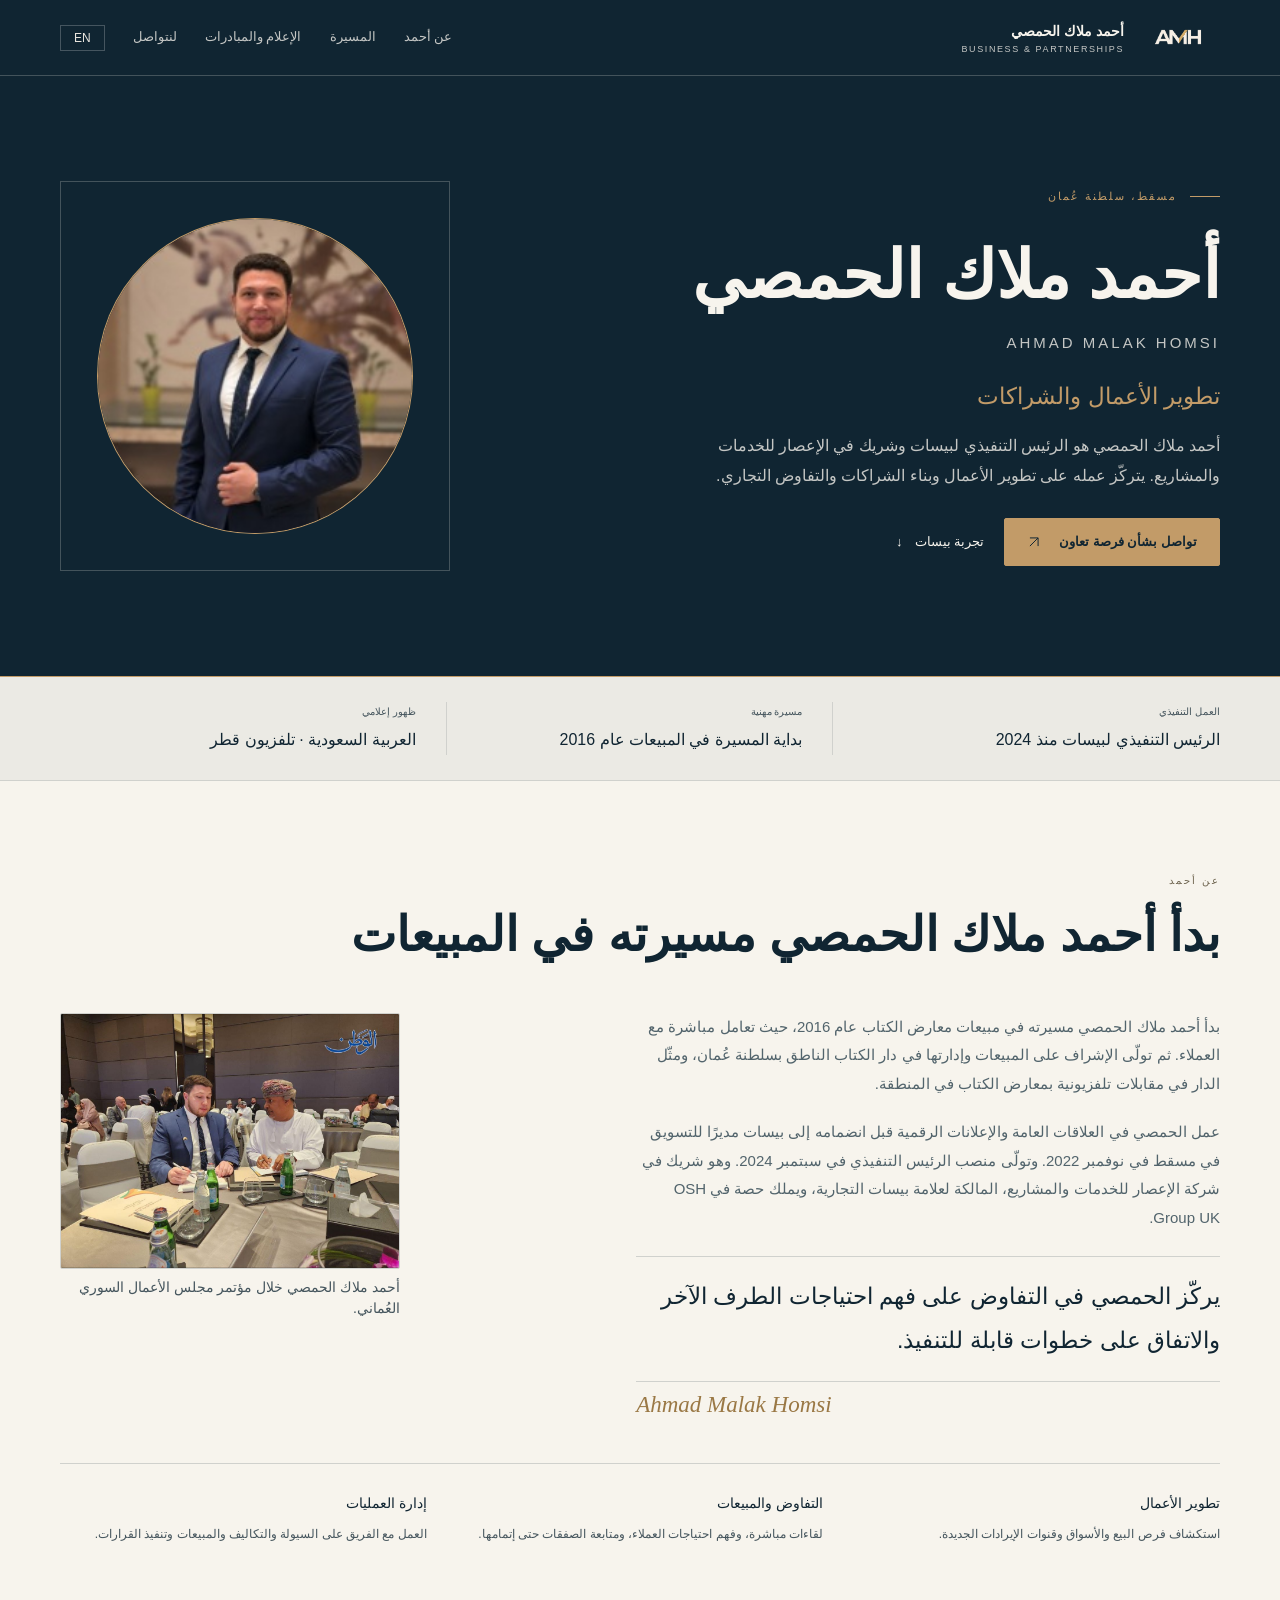
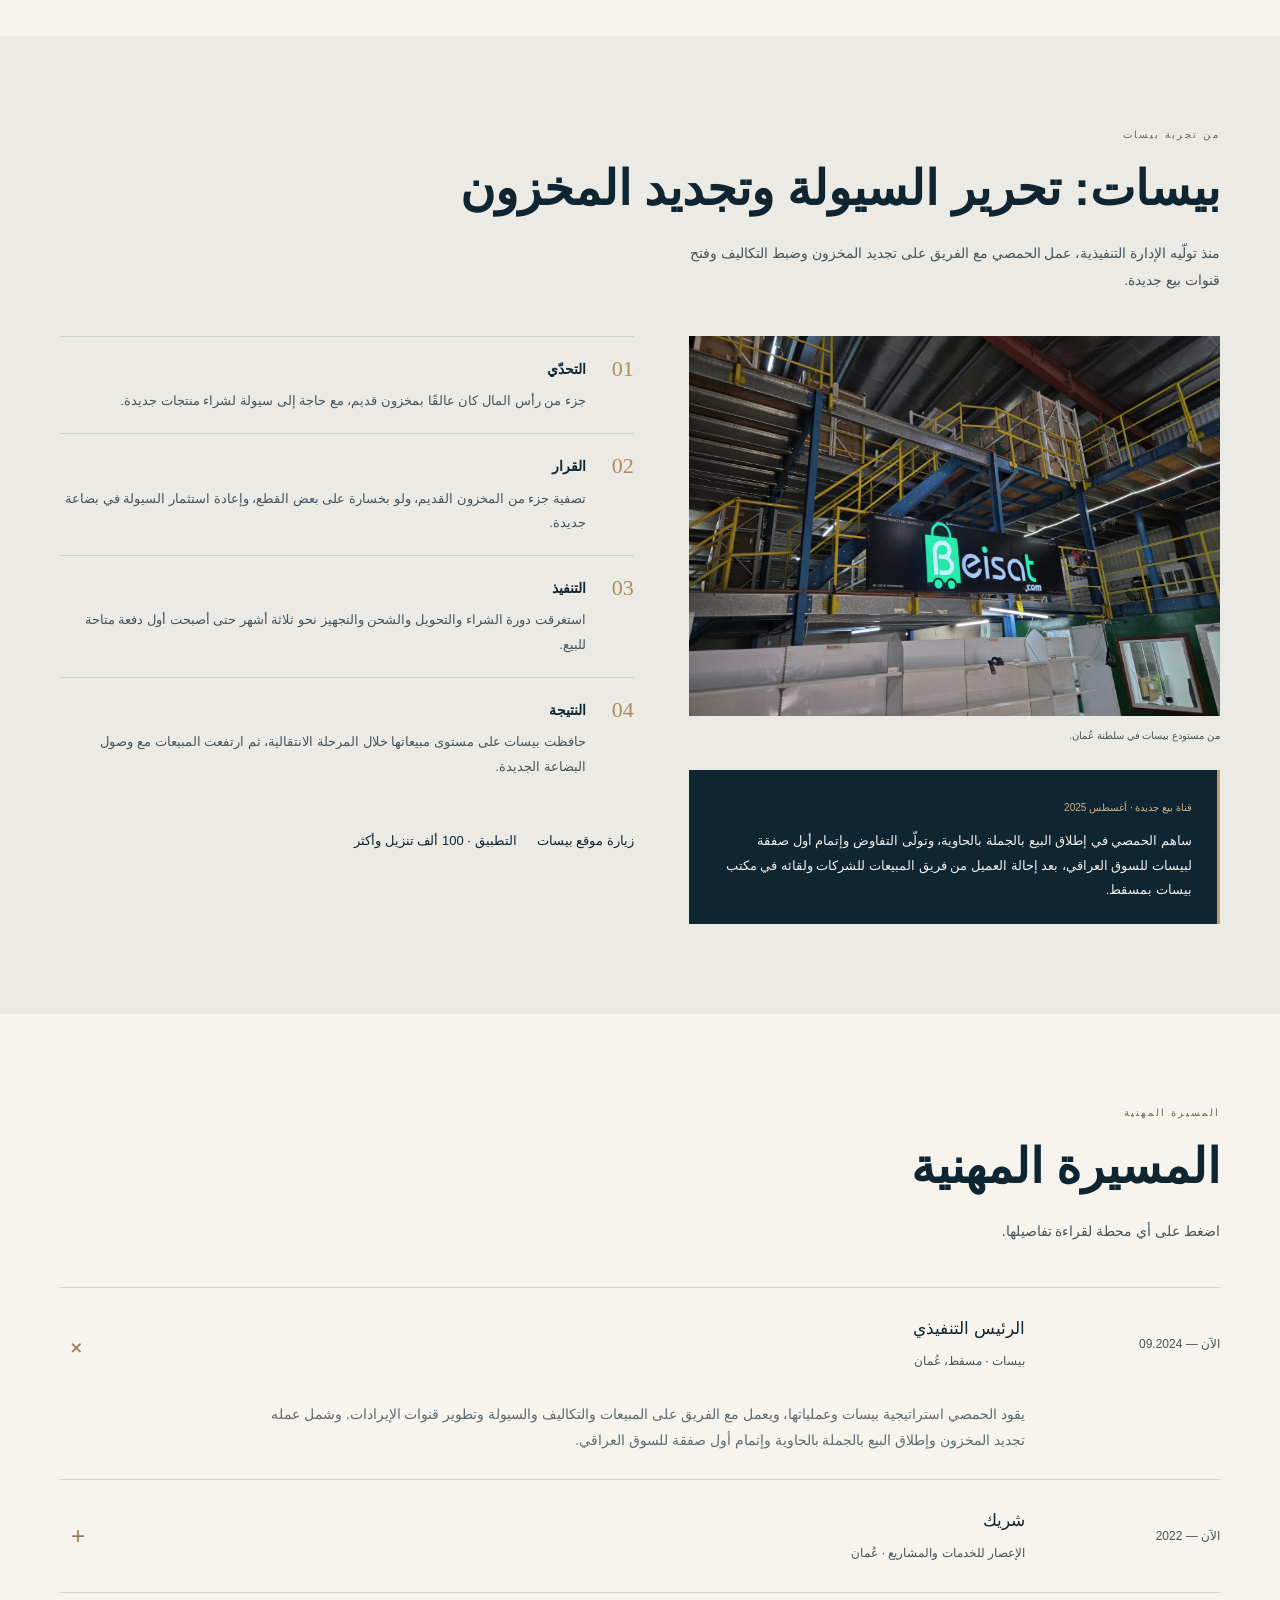
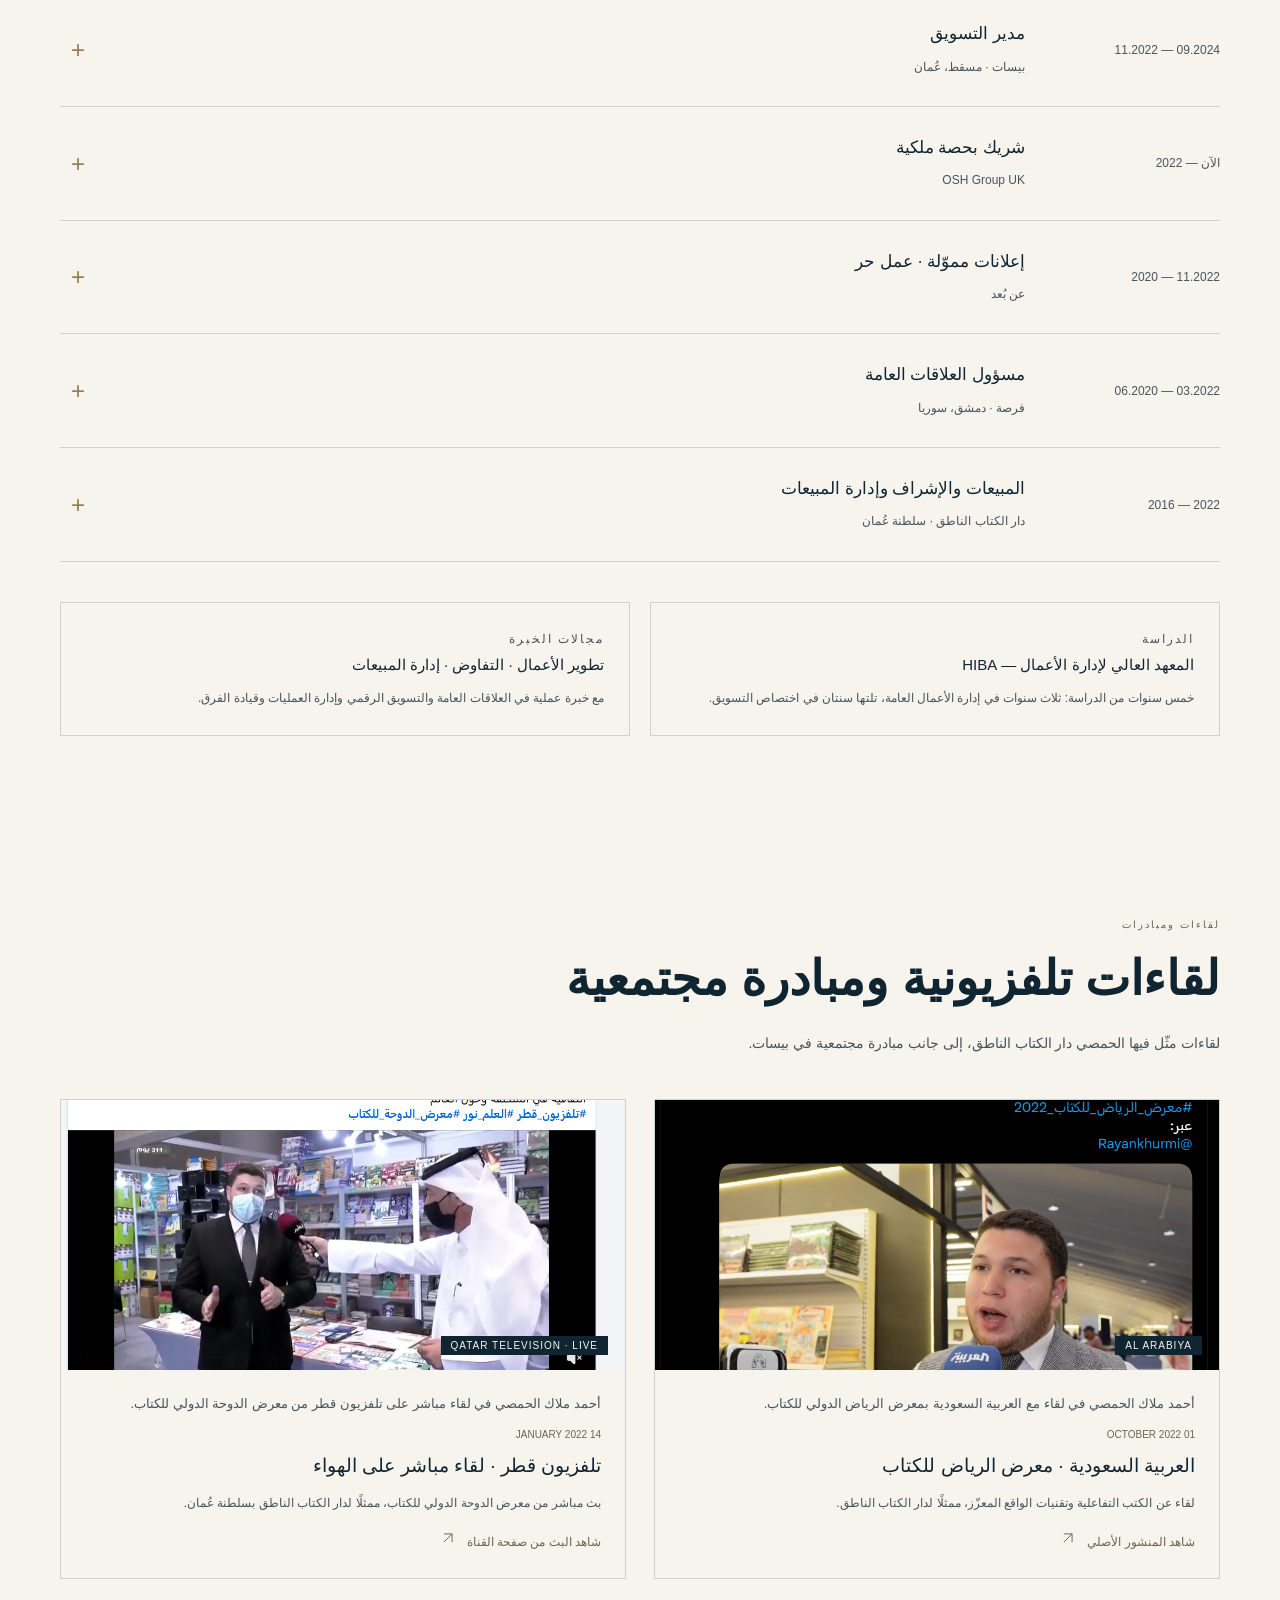
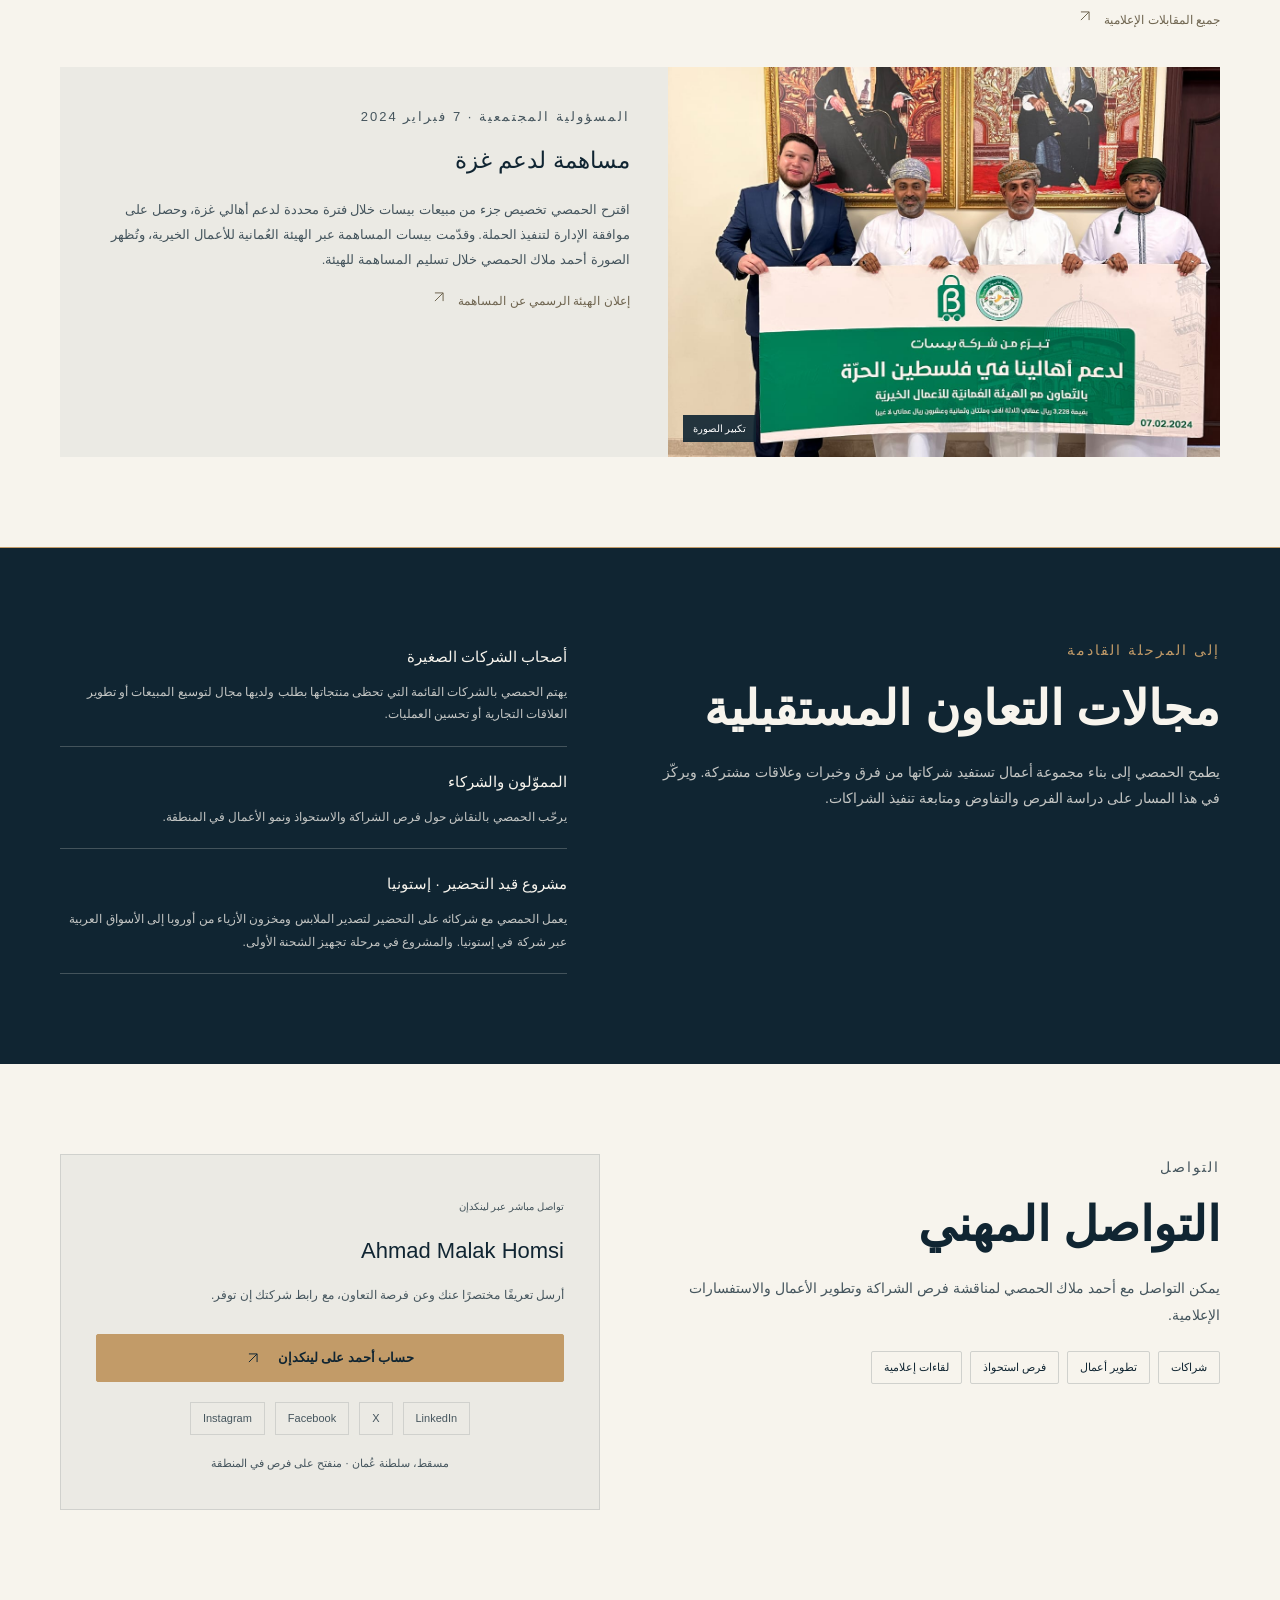
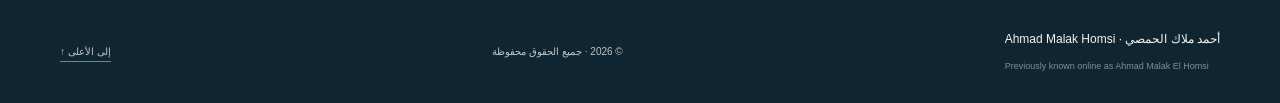
==== commit 6f6edfcf: "Publish bilingual media pages and unify social profile links" ====
--- a/index.html
+++ b/index.html
@@ -9,39 +9,8 @@
 <meta property="og:type" content="profile">
 <meta name="color-scheme" content="light">
 <meta name="robots" content="max-image-preview:large">
-<script type="application/ld+json">{"@context":"https://schema.org","@graph":[{"@type":"WebSite","@id":"https://ahmadmalakhomsi.com/#website","url":"https://ahmadmalakhomsi.com/","name":"أحمد ملاك الحمصي","alternateName":"Ahmad Malak Homsi"},{"@type":"ProfilePage","url":"https://ahmadmalakhomsi.com/","mainEntity":{"@type":"Person","name":"Ahmad Malak Homsi","alternateName":["أحمد ملاك الحمصي","Ahmad Malak El Homsi","Ahmad Malak Homsy"],"jobTitle":"Chief Executive Officer at Beisat","worksFor":{"@type":"Organization","name":"Beisat","url":"https://beisat.com/"},"alumniOf":{"@type":"EducationalOrganization","name":"Higher Institute of Business Administration"},"sameAs":["https://www.linkedin.com/in/ahmad-malak-elhomsi/","https://x.com/MalakHomsi","https://www.facebook.com/Ahmad.malak.homsi"],"knowsAbout":["Business Development","Negotiation","Sales Management","Business Operations"],"homeLocation":{"@type":"Place","name":"Muscat, Oman"},"@id":"https://ahmadmalakhomsi.com/#ahmad-malak-homsi","url":"https://ahmadmalakhomsi.com/","image":"https://ahmadmalakhomsi.com/assets/ahmad-malak-homsi-portrait.jpg"},"inLanguage":"ar","primaryImageOfPage":{"@type":"ImageObject","contentUrl":"https://ahmadmalakhomsi.com/assets/ahmad-malak-homsi-portrait.jpg"},"isPartOf":{"@id":"https://ahmadmalakhomsi.com/#website"}}]}</script>
-<style>
-:root{--navy:#102532;--deep:#0b1b26;--gold:#c29b68;--paper:#f5f3ee;--ink:#142c39;--muted:#68777b;--line:#d9dedb;--white:#fff;--sans:Tahoma,Arial,sans-serif;--radius:4px}*{box-sizing:border-box}html{scroll-behavior:smooth;scroll-padding-top:100px}body{margin:0;background:var(--paper);color:var(--ink);font-family:var(--sans);font-size:16px;line-height:1.9}body[dir=ltr]{font-family:Arial,Helvetica,sans-serif}a{color:inherit;text-decoration:none}button,input{font:inherit}button,a{-webkit-tap-highlight-color:transparent}button{cursor:pointer}button:focus-visible,a:focus-visible,summary:focus-visible{outline:3px solid var(--gold);outline-offset:5px}img{max-width:100%;display:block}button{border:0}.wrap{width:min(1160px,calc(100% - 64px));margin:auto}.skip{position:fixed;top:-100px;left:24px;background:white;padding:8px 16px;z-index:100}.skip:focus{top:10px}.header{height:88px;background:var(--deep);color:#f9f8f4;border-bottom:1px solid #ffffff19;position:sticky;top:0;z-index:20}.nav{height:100%;display:flex;align-items:center;gap:28px}.brand{display:flex;align-items:center;gap:12px;margin-inline-end:auto;line-height:1.45}.brand-mark{width:84px;height:30px;object-fit:contain;flex:none;filter:url(#amh-header-colors)}.brand strong{font-size:14px;font-weight:600}.brand strong{font-size:14px;font-weight:600}.brand small{display:block;font-size:9px;color:#aab8bd;letter-spacing:1.6px}.navlinks{display:flex;gap:25px;font-size:12px;color:#c4cfd1}.navlinks a:hover{color:var(--gold)}.lang{background:transparent;color:#e9e6df;border:1px solid #ffffff38;padding:5px 13px;font:12px Arial,sans-serif}.menu{display:none;color:white;background:transparent;font-size:22px}.hero{background:var(--deep);color:white;position:relative;overflow:hidden}.hero:before{content:"";position:absolute;inset:0;background:radial-gradient(ellipse at 10% 30%,#47657725,transparent 55%);pointer-events:none}.hero-grid{min-height:690px;display:grid;grid-template-columns:1.4fr 1fr;gap:65px;align-items:center;position:relative;padding-block:72px}.eyebrow{font-size:11px;letter-spacing:2px;color:var(--gold);display:flex;align-items:center;gap:13px;margin-bottom:24px}.eyebrow:before{content:"";height:1px;width:30px;background:var(--gold)}h1{font-size:clamp(43px,4.7vw,66px);line-height:1.48;font-weight:500;letter-spacing:-1.5px;margin:0 0 8px}.latin-name{font:15px Arial,sans-serif;letter-spacing:3px;color:#a5b4ba;margin:0 0 28px}.hero h2{font-size:24px;font-weight:400;color:#d2b486;line-height:1.7;margin:0 0 18px}.hero-copy{font-size:15px;color:#b8c5ca;max-width:520px;line-height:2.1}.hero-role{font-size:11px;color:#9eaeb5;border-inline-start:2px solid var(--gold);padding-inline-start:15px;margin:24px 0}.actions{display:flex;align-items:center;flex-wrap:wrap;gap:20px;margin-top:30px}.button{display:inline-flex;align-items:center;justify-content:center;gap:18px;background:var(--gold);color:var(--deep);padding:11px 22px;font-size:13px;font-weight:600;border:1px solid var(--gold)}.button:hover{background:#d2b487}.textlink{font-size:13px;display:inline-flex;gap:12px;align-items:center}.arrow{font-family:Arial;font-size:18px}.portrait-frame{position:relative;max-width:380px;width:100%;margin-inline-start:auto;display:flex;flex-direction:column;align-items:center}.portrait-stage{width:320px;height:350px;position:relative;display:flex;align-items:center;justify-content:center;border:1px solid #ffffff12;background:linear-gradient(145deg,#243844,#152a37);border-radius:170px 170px 4px 4px;box-shadow:0 25px 80px #0003}.portrait-stage:before{content:"";position:absolute;inset:14px;border:1px solid #c29b6840;border-radius:160px 160px 3px 3px}.portrait{width:245px;height:245px;border-radius:50%;overflow:hidden;position:relative;box-shadow:0 0 0 8px #132733,0 0 0 9px #c29b6850}.portrait svg{width:100%;height:100%;display:block}.portrait-caption{background:#193341;border:1px solid #ffffff15;color:#f6f5f1;width:290px;margin-top:-18px;z-index:1;position:relative;padding:17px 20px;text-align:center}.portrait-caption strong{display:block;font-size:13px;font-weight:500}.portrait-caption span{font-size:10px;color:#b2c0c6}.portrait-note{font-size:10px;color:#8198a3;margin:16px 0 0}.trust{background:#eae9e3;border-bottom:1px solid var(--line)}.trust-grid{display:grid;grid-template-columns:repeat(3,1fr);padding-block:25px}.trust-item{padding:0 30px;border-inline-start:1px solid #cdd4d0}.trust-item:first-child{padding-inline-start:0;border:0}.trust-item small{display:block;color:var(--muted);font-size:10px;margin-bottom:4px}.trust-item strong{font-weight:500;font-size:16px}.section{padding-block:95px}.section-top{display:flex;align-items:end;justify-content:space-between;gap:30px;margin-bottom:42px}.kicker{color:#947340;font-size:10px;letter-spacing:2px;margin:0 0 9px}.section h2{font-size:35px;line-height:1.5;font-weight:500;margin:0}.section-lead{max-width:540px;font-size:14px;color:var(--muted);margin:15px 0 0}.number{font:12px Georgia,serif;color:#a0aaa8;letter-spacing:3px}.about-grid{display:grid;grid-template-columns:1.2fr 1fr;gap:90px}.about-copy p{margin:0 0 20px;font-size:15px;color:#52646c}.quote{font-size:24px;line-height:1.9;margin:0;padding:30px 0;border-block:1px solid var(--line);font-weight:400}.signature{font:italic 23px Georgia,serif;color:#9a7845;display:block;margin-top:20px}.capabilities{border-top:1px solid var(--line);margin-top:45px;display:grid;grid-template-columns:repeat(3,1fr);gap:30px;padding-top:26px}.capabilities b{display:block;font-size:14px;font-weight:500;margin-bottom:7px}.capabilities p{font-size:12px;color:var(--muted);margin:0}.case{background:#e9edea}.case-grid{display:grid;grid-template-columns:1fr 1.08fr;gap:55px;align-items:start}.case-image{height:380px;object-fit:cover;width:100%;filter:saturate(.8)}.photo-credit{font-size:10px;color:var(--muted);margin:10px 0 0}.case-intro{font-size:15px;color:#52646c;margin:0 0 25px}.case-step{display:grid;grid-template-columns:34px 1fr;gap:14px;padding-block:19px;border-top:1px solid #ccd5ce}.step-num{font:22px Georgia,serif;color:#ad8c5e}.case-step h3{font-size:14px;font-weight:600;margin:0 0 7px}.case-step p{font-size:13px;color:#5b6d73;margin:0}.deal-note{margin-top:25px;background:var(--navy);color:#f2eee8;padding:21px 25px;border-inline-start:3px solid var(--gold)}.deal-note small{font-size:10px;color:#d0b486}.deal-note p{font-size:13px;margin:8px 0 0}.timeline{border-top:1px solid var(--line)}details{border-bottom:1px solid var(--line)}summary{list-style:none;cursor:pointer;display:grid;grid-template-columns:170px 1fr 25px;align-items:center;gap:25px;padding:25px 0}summary::-webkit-details-marker{display:none}.date{font:12px Arial,sans-serif;color:var(--muted);direction:ltr;text-align:start}.role-title{font-size:17px;font-weight:500;display:block}.company{font-size:12px;color:var(--muted)}.plus{font-size:24px;font-weight:300;color:#957c54}details[open] .plus{transform:rotate(45deg)}.detail-content{margin-inline-start:195px;padding:0 0 25px;max-width:760px;font-size:14px;color:#5b6d73}.detail-content p{margin:0}.detail-content a{color:#8b6837;border-bottom:1px solid #bea77f}.education{margin-top:40px;display:grid;grid-template-columns:1fr 1fr;gap:20px}.edu-panel{padding:25px;border:1px solid var(--line)}.edu-panel h3{font-size:15px;margin:0 0 8px;font-weight:500}.edu-panel p{margin:0;font-size:12px;color:var(--muted)}.media-section{background:#fff}.media-grid{display:grid;grid-template-columns:1fr 1fr;gap:28px}.media-card{display:flex;flex-direction:column;border:1px solid #e2e5df;background:#fafaf7}.media-visual{height:270px;overflow:hidden;background:#e9eae5;position:relative}.media-visual img{width:100%;height:100%;object-fit:cover;object-position:center 60%;transition:transform .4s}.media-card:hover .media-visual img{transform:scale(1.03)}.media-tag{position:absolute;bottom:15px;inset-inline-start:17px;background:#102532ed;color:white;font:10px Arial,sans-serif;padding:4px 10px;letter-spacing:1px}.media-body{padding:24px}.media-body small{font:10px Arial,sans-serif;color:#8f754e}.media-body h3{font-size:19px;font-weight:500;margin:8px 0}.media-body p{font-size:12px;color:var(--muted);margin:0 0 17px}.media-link{font-size:12px;color:#76572c;display:inline-flex;gap:12px}.community{margin-top:35px;display:grid;grid-template-columns:1fr 1.1fr;background:#f1f1eb}.community-picture{position:relative;overflow:hidden;max-height:390px;background:#dfe4dc;padding:0;display:block;width:100%;cursor:zoom-in}.community-picture img{width:100%;height:100%;object-fit:cover;object-position:center 49%}.zoom-hint{position:absolute;bottom:15px;inset-inline-end:15px;background:#102532e8;color:white;font-size:10px;padding:4px 10px}.community-copy{padding:38px}.community-copy h3{font-size:23px;font-weight:500;margin:0 0 16px}.community-copy p{font-size:13px;color:#5c6e73}.amount{font:42px Georgia,serif;color:#91703e;direction:ltr;display:inline-block;line-height:1.3}.amount small{font:11px var(--sans);letter-spacing:1px}.vision{background:var(--navy);color:#f2f1eb;position:relative}.vision .kicker{color:#c5a577}.vision-grid{display:grid;grid-template-columns:1.1fr 1fr;gap:95px;align-items:start}.vision h2{font-size:37px}.vision p{color:#b3c3c9;font-size:14px}.vision-badge{font-size:10px;color:#ddc398;display:inline-block;border:1px solid #c29b6850;padding:4px 10px;margin-top:10px}.vision-list{margin-top:5px}.vision-item{border-bottom:1px solid #ffffff20;padding:20px 0}.vision-item:first-child{padding-top:0}.vision-item strong{font-size:15px;font-weight:500}.vision-item p{font-size:12px;margin:8px 0 0}.contact-grid{display:grid;grid-template-columns:1fr 1fr;gap:80px}.contact h2{font-size:38px}.contact p{font-size:14px;color:var(--muted)}.contact-topics{margin-top:23px;display:flex;gap:8px;flex-wrap:wrap}.topic{border:1px solid #cbd4d0;border-radius:2px;padding:5px 12px;font-size:11px}.contact-panel{padding:35px;background:white;border:1px solid var(--line)}.contact-panel small{font-size:10px;color:var(--muted)}.contact-panel h3{font-size:22px;font-weight:500;margin:10px 0}.contact-panel p{font-size:12px}.contact-panel .button{width:100%;margin-top:15px}.social-links{display:flex;justify-content:center;gap:10px;flex-wrap:wrap;margin-top:20px}.social-links a{border:1px solid #cbd4d0;padding:5px 12px;font-size:11px;color:#53666c}.social-links a:hover{border-color:var(--gold);color:#76572c}.contact-location{margin-top:18px;text-align:center;color:#728086;font-size:11px}.footer{background:var(--deep);color:#91a4ae;padding:28px 0}.footer-inner{display:flex;align-items:center;gap:25px;justify-content:space-between;font-size:10px}.footer strong{color:#dce3e5;font-size:12px;font-weight:400}.backtop{border-bottom:1px solid #728791}.previous-name{font-size:9px;color:#7b909b;margin-top:8px;direction:ltr}.dialog{border:0;background:#fff;padding:12px;max-width:min(900px,92vw);max-height:92vh;overflow:auto}.dialog::backdrop{background:#07131ee8}.dialog img{max-height:80vh;max-width:100%;object-fit:contain;margin:auto}.dialog-close{background:var(--navy);color:white;position:absolute;top:20px;inset-inline-end:20px;border:1px solid #fff7;width:35px;height:35px}.dialog-caption{font-size:11px;text-align:center;color:var(--muted);padding:8px}.ltr{direction:ltr;unicode-bidi:isolate}.sr-only{position:absolute;width:1px;height:1px;padding:0;overflow:hidden;clip:rect(0,0,0,0);white-space:nowrap}
-@media(min-width:1450px){.hero-grid{min-height:730px}}@media(max-width:1000px){.navlinks{gap:15px}.hero-grid{gap:35px}.portrait-stage{width:280px;height:320px}.portrait{width:220px;height:220px}.about-grid,.vision-grid{gap:45px}.case-grid{gap:30px}.community-copy{padding:28px}.media-visual{height:235px}}
-@media(max-width:760px){.wrap{width:calc(100% - 36px)}.header{height:72px}.nav{gap:15px}.navlinks{display:none;position:absolute;top:72px;inset-inline:0;background:#102532;padding:20px;box-shadow:0 12px 20px #0003}.navlinks.open{display:flex;flex-direction:column;align-items:center;gap:16px}.menu{display:block}.brand strong{font-size:12px}.brand small{font-size:8px}.brand-mark{width:70px;height:25px}.lang{padding:4px 10px}.hero-grid{grid-template-columns:1fr;gap:38px;padding-block:45px;min-height:0}.hero-copy{max-width:100%}h1{font-size:40px;letter-spacing:-1px}.latin-name{font-size:12px;letter-spacing:2px}.hero h2{font-size:21px}.portrait-frame{margin:auto;max-width:100%}.portrait-stage{width:270px;height:290px}.portrait{width:215px;height:215px}.portrait-caption{width:250px}.hero-role{font-size:10px}.trust-grid{grid-template-columns:1fr;gap:16px;padding-block:22px}.trust-item,.trust-item:first-child{padding:0;border:0;display:flex;align-items:center;justify-content:space-between;gap:10px}.trust-item small{margin:0}.trust-item strong{font-size:14px}.section{padding-block:60px}.section h2,.vision h2,.contact h2{font-size:28px}.section-top{margin-bottom:28px;gap:15px}.section-lead{font-size:13px}.number{font-size:10px}.about-grid,.case-grid,.vision-grid,.contact-grid{grid-template-columns:1fr;gap:30px}.quote{font-size:20px;padding-block:25px}.about-copy p{font-size:14px}.capabilities{grid-template-columns:1fr;gap:22px;margin-top:30px}.case-image{height:270px}summary{grid-template-columns:95px 1fr 20px;gap:10px;padding:22px 0}.date{font-size:10px}.role-title{font-size:15px}.company{font-size:10px}.detail-content{margin-inline-start:0;padding-bottom:22px;font-size:13px}.education{grid-template-columns:1fr}.media-grid{grid-template-columns:1fr;gap:20px}.media-visual{height:235px}.community{grid-template-columns:1fr}.community-picture{height:330px}.community-copy{padding:25px}.contact-panel{padding:25px}.footer-inner{flex-wrap:wrap;justify-content:center;text-align:center;gap:10px}.footer-inner>div{width:100%}.actions{gap:18px}.button{font-size:12px}.vision-grid{gap:35px}}
-@media(prefers-reduced-motion:reduce){html{scroll-behavior:auto}*,*:before,*:after{transition:none!important;animation:none!important}}
-@media print{.header,.actions,.lang,.menu,.dialog,.contact-panel .button{display:none}.section{padding-block:25px}.hero-grid{min-height:0;padding-block:30px}.hero,.vision,.footer{print-color-adjust:exact}.media-visual{height:180px}.portrait-stage{height:240px}.detail-content{display:block}.case-image{height:250px}details{break-inside:avoid}}
-.arrow{display:none}.button::after,.media-link::after{content:"";display:inline-block;width:14px;height:14px;flex-shrink:0;background:currentColor;mask:url("data:image/svg+xml,%3Csvg xmlns='http://www.w3.org/2000/svg' viewBox='0 0 24 24'%3E%3Cpath d='M5 19L19 5M5 5h14v14' fill='none' stroke='black' stroke-width='1.7'/%3E%3C/svg%3E") center/contain no-repeat}
-
-@media (max-width: 760px) {
-  .nav { gap: clamp(8px, 2vw, 15px); }
-  .brand { min-width: 0; gap: clamp(7px, 2vw, 12px); }
-  .brand > span { min-width: 0; }
-  .brand-mark { width: clamp(48px, 15vw, 70px); }
-  .lang, .menu { flex: none; }
-  .hero-grid, .about-grid, .case-grid, .vision-grid, .contact-grid,
-  .media-grid, .community, .education, .capabilities {
-    grid-template-columns: minmax(0, 1fr);
-  }
-  .hero-grid > *, .section-top > *, .trust-item > *, .actions > * { min-width: 0; }
-  .section-top .number { display: none; }
-  summary .date, summary .role-title, summary .company { white-space: normal; overflow-wrap: anywhere; }
-  .hero h1 { font-size: clamp(30px, 8.5vw, 40px); line-height: 1.24; overflow-wrap: anywhere; }
-  .hero h2, .hero-copy, .hero-role { overflow-wrap: anywhere; }
-  .eyebrow { flex-wrap: wrap; }
-  .portrait-stage, .portrait-caption { max-width: 100%; }
-  .portrait { width: min(215px, 82%); height: auto; aspect-ratio: 1; }
-  .actions { gap: 12px 18px; }
-  .actions .button { max-width: 100%; }
-  summary { grid-template-columns: minmax(0, 95px) minmax(0, 1fr) 20px; }
-}
-
-</style>
+<script type="application/ld+json">{"@context":"https://schema.org","@graph":[{"@type":"WebSite","@id":"https://ahmadmalakhomsi.com/#website","url":"https://ahmadmalakhomsi.com/","name":"أحمد ملاك الحمصي","alternateName":"Ahmad Malak Homsi"},{"@type":"ProfilePage","url":"https://ahmadmalakhomsi.com/","mainEntity":{"@type":"Person","name":"Ahmad Malak Homsi","alternateName":["أحمد ملاك الحمصي","Ahmad Malak El Homsi","Ahmad Malak Homsy"],"jobTitle":"Chief Executive Officer at Beisat","worksFor":{"@type":"Organization","name":"Beisat","url":"https://beisat.com/"},"alumniOf":{"@type":"EducationalOrganization","name":"Higher Institute of Business Administration"},"sameAs":["https://www.linkedin.com/in/ahmadmalakhomsi/","https://x.com/ahmadmalakhomsi","https://www.facebook.com/ahmadmalakhomsi/","https://www.instagram.com/ahmadmalakhomsi/"],"knowsAbout":["Business Development","Negotiation","Sales Management","Business Operations"],"homeLocation":{"@type":"Place","name":"Muscat, Oman"},"@id":"https://ahmadmalakhomsi.com/#ahmad-malak-homsi","url":"https://ahmadmalakhomsi.com/","image":"https://ahmadmalakhomsi.com/assets/ahmad-malak-homsi-portrait.jpg"},"inLanguage":"ar","primaryImageOfPage":{"@type":"ImageObject","contentUrl":"https://ahmadmalakhomsi.com/assets/ahmad-malak-homsi-portrait.jpg"},"isPartOf":{"@id":"https://ahmadmalakhomsi.com/#website"}}]}</script>
+<link rel="stylesheet" href="/assets/site.css">
 <link rel="canonical" href="https://ahmadmalakhomsi.com/"><link rel="alternate" hreflang="ar" href="https://ahmadmalakhomsi.com/"><link rel="alternate" hreflang="en" href="https://ahmadmalakhomsi.com/en/"><link rel="alternate" hreflang="x-default" href="https://ahmadmalakhomsi.com/"><meta property="og:url" content="https://ahmadmalakhomsi.com/"><meta property="og:title" content="أحمد ملاك الحمصي | تطوير الأعمال والشراكات">
 <meta property="og:description" content="الرئيس التنفيذي لبيسات. تعرّف إلى مسيرتي في تطوير الأعمال والشراكات والتفاوض.">
 <meta property="og:site_name" content="Ahmad Malak Homsi">
@@ -58,7 +27,7 @@
 <meta name="twitter:image" content="https://ahmadmalakhomsi.com/ahmad-malak-homsi-share.jpg">
 <meta name="twitter:image:alt" content="صورة أحمد ملاك الحمصي واسمه بالعربي والإنجليزي">
 <link rel="icon" href="/favicon.svg" type="image/svg+xml" sizes="any">
-<link rel="stylesheet" href="/assets/brand.css?v=5">
+<link rel="stylesheet" href="/assets/brand.css?v=6">
 </head>
 <body dir="rtl">
 <svg width="0" height="0" aria-hidden="true" focusable="false" style="position:absolute">
@@ -109,10 +78,11 @@
 <details><summary><span class="date">2016 — 2022</span><span><strong class="role-title">المبيعات والإشراف وإدارة المبيعات</strong><span class="company">دار الكتاب الناطق · سلطنة عُمان</span></span><span class="plus" aria-hidden="true">+</span></summary><div class="detail-content"><p>بدأ الحمصي في مبيعات معارض الكتاب، ثم انتقل إلى الإشراف وإدارة المبيعات. وتعامل مباشرة مع العملاء ومثّل الدار في لقاءات تلفزيونية بمعارض الكتاب في المنطقة.</p></div></details></div>
 <div class="education"><div class="edu-panel"><p class="kicker">الدراسة</p><h3>المعهد العالي لإدارة الأعمال — HIBA</h3><p>خمس سنوات من الدراسة: ثلاث سنوات في إدارة الأعمال العامة، تلتها سنتان في اختصاص التسويق.</p></div><div class="edu-panel"><p class="kicker">مجالات الخبرة</p><h3>تطوير الأعمال · التفاوض · إدارة المبيعات</h3><p>مع خبرة عملية في العلاقات العامة والتسويق الرقمي وإدارة العمليات وقيادة الفرق.</p></div></div></div></section>
 <section class="section media-section" id="media"><div class="wrap"><div class="section-top"><div><p class="kicker">لقاءات ومبادرات</p><h2>لقاءات تلفزيونية ومبادرة مجتمعية</h2><p class="section-lead">لقاءات مثّل فيها الحمصي دار الكتاب الناطق، إلى جانب مبادرة مجتمعية في بيسات.</p></div><span class="number" aria-hidden="true">04 / MEDIA</span></div><div class="media-grid"><article class="media-card"><a href="https://x.com/AlArabiya_KSA/status/1576208315209621504" target="_blank" rel="noopener noreferrer" class="media-visual" aria-label="مشاهدة لقاء العربية السعودية"><img src="/assets/538112f0e08a0ca0.png" alt="أحمد ملاك الحمصي في لقاء مع العربية السعودية بمعرض الرياض الدولي للكتاب" loading="lazy"><span class="media-tag">AL ARABIYA</span></a><div class="media-body"><p class="media-caption">أحمد ملاك الحمصي في لقاء مع العربية السعودية بمعرض الرياض الدولي للكتاب.</p><small>01 OCTOBER 2022</small><h3>العربية السعودية · معرض الرياض للكتاب</h3><p>لقاء عن الكتب التفاعلية وتقنيات الواقع المعزّز، ممثلًا لدار الكتاب الناطق.</p><a class="media-link" href="https://x.com/AlArabiya_KSA/status/1576208315209621504" target="_blank" rel="noopener noreferrer"><span>شاهد المنشور الأصلي</span></a></div></article><article class="media-card"><a class="media-visual" href="https://www.facebook.com/share/v/19sV444Bwp/" target="_blank" rel="noopener noreferrer" aria-label="مشاهدة البث المباشر من تلفزيون قطر"><img src="/assets/9ce82f50197b140a.png" alt="أحمد ملاك الحمصي في بث مباشر مع تلفزيون قطر بمعرض الدوحة الدولي للكتاب" loading="lazy"><span class="media-tag">QATAR TELEVISION · LIVE</span></a><div class="media-body"><p class="media-caption">أحمد ملاك الحمصي في لقاء مباشر على تلفزيون قطر من معرض الدوحة الدولي للكتاب.</p><small>14 JANUARY 2022</small><h3>تلفزيون قطر · لقاء مباشر على الهواء</h3><p>بث مباشر من معرض الدوحة الدولي للكتاب، ممثلًا لدار الكتاب الناطق بسلطنة عُمان.</p><a class="media-link" href="https://www.facebook.com/share/v/19sV444Bwp/" target="_blank" rel="noopener noreferrer"><span>شاهد البث من صفحة القناة</span></a></div></article></div>
+<div class="actions"><a class="media-link" href="/media/">جميع المقابلات الإعلامية</a></div>
 <article class="community"><button class="community-picture" id="open-photo" type="button" aria-label="تكبير صورة تسليم شيك مبادرة بيسات"><img src="/assets/8f0a66f0a7d22e40.jpg" alt="أحمد ملاك الحمصي خلال تسليم مساهمة بيسات لدعم غزة إلى الهيئة العُمانية للأعمال الخيرية، 7 فبراير 2024" loading="lazy"><span class="zoom-hint">تكبير الصورة </span></button><div class="community-copy"><p class="kicker">المسؤولية المجتمعية · 7 فبراير 2024</p><h3>مساهمة لدعم غزة</h3><p>اقترح الحمصي تخصيص جزء من مبيعات بيسات خلال فترة محددة لدعم أهالي غزة، وحصل على موافقة الإدارة لتنفيذ الحملة. وقدّمت بيسات المساهمة عبر الهيئة العُمانية للأعمال الخيرية، وتُظهر الصورة أحمد ملاك الحمصي خلال تسليم المساهمة للهيئة.</p><a class="media-link" href="https://x.com/ocooman/status/1755144523699646489" target="_blank" rel="noopener noreferrer"><span>إعلان الهيئة الرسمي عن المساهمة</span></a></div></article>
 </div></section>
 <section class="section vision" id="vision"><div class="wrap vision-grid"><div><p class="kicker">إلى المرحلة القادمة</p><h2>مجالات التعاون المستقبلية</h2><p>يطمح الحمصي إلى بناء مجموعة أعمال تستفيد شركاتها من فرق وخبرات وعلاقات مشتركة. ويركّز في هذا المسار على دراسة الفرص والتفاوض ومتابعة تنفيذ الشراكات.</p></div><div class="vision-list"><div class="vision-item"><strong>أصحاب الشركات الصغيرة</strong><p>يهتم الحمصي بالشركات القائمة التي تحظى منتجاتها بطلب ولديها مجال لتوسيع المبيعات أو تطوير العلاقات التجارية أو تحسين العمليات.</p></div><div class="vision-item"><strong>المموّلون والشركاء</strong><p>يرحّب الحمصي بالنقاش حول فرص الشراكة والاستحواذ ونمو الأعمال في المنطقة.</p></div><div class="vision-item"><strong>مشروع قيد التحضير · إستونيا</strong><p>يعمل الحمصي مع شركائه على التحضير لتصدير الملابس ومخزون الأزياء من أوروبا إلى الأسواق العربية عبر شركة في إستونيا. والمشروع في مرحلة تجهيز الشحنة الأولى.</p></div></div></div></section>
-<section class="section contact" id="contact"><div class="wrap contact-grid"><div><p class="kicker">التواصل</p><h2>التواصل المهني</h2><p>يمكن التواصل مع أحمد ملاك الحمصي لمناقشة فرص الشراكة وتطوير الأعمال والاستفسارات الإعلامية.</p><div class="contact-topics"><span class="topic">شراكات</span><span class="topic">تطوير أعمال</span><span class="topic">فرص استحواذ</span><span class="topic">لقاءات إعلامية</span></div></div><div class="contact-panel"><small>تواصل مباشر عبر لينكدإن</small><h3>Ahmad Malak Homsi</h3><p>أرسل تعريفًا مختصرًا عنك وعن فرصة التعاون، مع رابط شركتك إن توفر.</p><a class="button" href="https://www.linkedin.com/in/ahmad-malak-elhomsi/" target="_blank" rel="noopener noreferrer"><span>حساب أحمد على لينكدإن</span></a><div class="social-links" aria-label="Social profiles"><a href="https://www.linkedin.com/in/ahmad-malak-elhomsi/" target="_blank" rel="noopener noreferrer">LinkedIn</a><a href="https://x.com/MalakHomsi" target="_blank" rel="noopener noreferrer">X</a><a href="https://www.facebook.com/Ahmad.malak.homsi" target="_blank" rel="noopener noreferrer">Facebook</a></div><div class="contact-location">مسقط، سلطنة عُمان · منفتح على فرص في المنطقة</div></div></div></section>
+<section class="section contact" id="contact"><div class="wrap contact-grid"><div><p class="kicker">التواصل</p><h2>التواصل المهني</h2><p>يمكن التواصل مع أحمد ملاك الحمصي لمناقشة فرص الشراكة وتطوير الأعمال والاستفسارات الإعلامية.</p><div class="contact-topics"><span class="topic">شراكات</span><span class="topic">تطوير أعمال</span><span class="topic">فرص استحواذ</span><span class="topic">لقاءات إعلامية</span></div></div><div class="contact-panel"><small>تواصل مباشر عبر لينكدإن</small><h3>Ahmad Malak Homsi</h3><p>أرسل تعريفًا مختصرًا عنك وعن فرصة التعاون، مع رابط شركتك إن توفر.</p><a class="button" href="https://www.linkedin.com/in/ahmadmalakhomsi/" target="_blank" rel="noopener noreferrer"><span>حساب أحمد على لينكدإن</span></a><div class="social-links" aria-label="Social profiles"><a href="https://www.linkedin.com/in/ahmadmalakhomsi/" target="_blank" rel="noopener noreferrer">LinkedIn</a><a href="https://x.com/ahmadmalakhomsi" target="_blank" rel="noopener noreferrer">X</a><a href="https://www.facebook.com/ahmadmalakhomsi/" target="_blank" rel="noopener noreferrer">Facebook</a><a href="https://www.instagram.com/ahmadmalakhomsi/" target="_blank" rel="noopener noreferrer">Instagram</a></div><div class="contact-location">مسقط، سلطنة عُمان · منفتح على فرص في المنطقة</div></div></div></section>
 </main>
 <footer class="footer"><div class="wrap footer-inner"><div><strong>أحمد ملاك الحمصي · Ahmad Malak Homsi</strong><div class="previous-name">Previously known online as Ahmad Malak El Homsi</div></div><span>© 2026 · جميع الحقوق محفوظة</span><a class="backtop" href="#top">إلى الأعلى ↑</a></div></footer>
 <dialog class="dialog" id="photo-dialog" aria-labelledby="photo-caption"><button class="dialog-close" id="close-photo" type="button" aria-label="إغلاق الصورة">×</button><img src="/assets/8f0a66f0a7d22e40.jpg" alt="الصورة الكاملة لتسليم مساهمة بيسات للهيئة العُمانية للأعمال الخيرية"><div class="dialog-caption" id="photo-caption">تسليم مساهمة بيسات · الهيئة العُمانية للأعمال الخيرية · 7 فبراير 2024</div></dialog>
--- a/assets/site.css
+++ b/assets/site.css
@@ -0,0 +1,30 @@
+:root{--navy:#102532;--deep:#0b1b26;--gold:#c29b68;--paper:#f5f3ee;--ink:#142c39;--muted:#68777b;--line:#d9dedb;--white:#fff;--sans:Tahoma,Arial,sans-serif;--radius:4px}*{box-sizing:border-box}html{scroll-behavior:smooth;scroll-padding-top:100px}body{margin:0;background:var(--paper);color:var(--ink);font-family:var(--sans);font-size:16px;line-height:1.9}body[dir=ltr]{font-family:Arial,Helvetica,sans-serif}a{color:inherit;text-decoration:none}button,input{font:inherit}button,a{-webkit-tap-highlight-color:transparent}button{cursor:pointer}button:focus-visible,a:focus-visible,summary:focus-visible{outline:3px solid var(--gold);outline-offset:5px}img{max-width:100%;display:block}button{border:0}.wrap{width:min(1160px,calc(100% - 64px));margin:auto}.skip{position:fixed;top:-100px;left:24px;background:white;padding:8px 16px;z-index:100}.skip:focus{top:10px}.header{height:88px;background:var(--deep);color:#f9f8f4;border-bottom:1px solid #ffffff19;position:sticky;top:0;z-index:20}.nav{height:100%;display:flex;align-items:center;gap:28px}.brand{display:flex;align-items:center;gap:12px;margin-inline-end:auto;line-height:1.45}.brand-mark{width:84px;height:30px;object-fit:contain;flex:none;filter:url(#amh-header-colors)}.brand strong{font-size:14px;font-weight:600}.brand strong{font-size:14px;font-weight:600}.brand small{display:block;font-size:9px;color:#aab8bd;letter-spacing:1.6px}.navlinks{display:flex;gap:25px;font-size:12px;color:#c4cfd1}.navlinks a:hover{color:var(--gold)}.lang{background:transparent;color:#e9e6df;border:1px solid #ffffff38;padding:5px 13px;font:12px Arial,sans-serif}.menu{display:none;color:white;background:transparent;font-size:22px}.hero{background:var(--deep);color:white;position:relative;overflow:hidden}.hero:before{content:"";position:absolute;inset:0;background:radial-gradient(ellipse at 10% 30%,#47657725,transparent 55%);pointer-events:none}.hero-grid{min-height:690px;display:grid;grid-template-columns:1.4fr 1fr;gap:65px;align-items:center;position:relative;padding-block:72px}.eyebrow{font-size:11px;letter-spacing:2px;color:var(--gold);display:flex;align-items:center;gap:13px;margin-bottom:24px}.eyebrow:before{content:"";height:1px;width:30px;background:var(--gold)}h1{font-size:clamp(43px,4.7vw,66px);line-height:1.48;font-weight:500;letter-spacing:-1.5px;margin:0 0 8px}.latin-name{font:15px Arial,sans-serif;letter-spacing:3px;color:#a5b4ba;margin:0 0 28px}.hero h2{font-size:24px;font-weight:400;color:#d2b486;line-height:1.7;margin:0 0 18px}.hero-copy{font-size:15px;color:#b8c5ca;max-width:520px;line-height:2.1}.hero-role{font-size:11px;color:#9eaeb5;border-inline-start:2px solid var(--gold);padding-inline-start:15px;margin:24px 0}.actions{display:flex;align-items:center;flex-wrap:wrap;gap:20px;margin-top:30px}.button{display:inline-flex;align-items:center;justify-content:center;gap:18px;background:var(--gold);color:var(--deep);padding:11px 22px;font-size:13px;font-weight:600;border:1px solid var(--gold)}.button:hover{background:#d2b487}.textlink{font-size:13px;display:inline-flex;gap:12px;align-items:center}.arrow{font-family:Arial;font-size:18px}.portrait-frame{position:relative;max-width:380px;width:100%;margin-inline-start:auto;display:flex;flex-direction:column;align-items:center}.portrait-stage{width:320px;height:350px;position:relative;display:flex;align-items:center;justify-content:center;border:1px solid #ffffff12;background:linear-gradient(145deg,#243844,#152a37);border-radius:170px 170px 4px 4px;box-shadow:0 25px 80px #0003}.portrait-stage:before{content:"";position:absolute;inset:14px;border:1px solid #c29b6840;border-radius:160px 160px 3px 3px}.portrait{width:245px;height:245px;border-radius:50%;overflow:hidden;position:relative;box-shadow:0 0 0 8px #132733,0 0 0 9px #c29b6850}.portrait svg{width:100%;height:100%;display:block}.portrait-caption{background:#193341;border:1px solid #ffffff15;color:#f6f5f1;width:290px;margin-top:-18px;z-index:1;position:relative;padding:17px 20px;text-align:center}.portrait-caption strong{display:block;font-size:13px;font-weight:500}.portrait-caption span{font-size:10px;color:#b2c0c6}.portrait-note{font-size:10px;color:#8198a3;margin:16px 0 0}.trust{background:#eae9e3;border-bottom:1px solid var(--line)}.trust-grid{display:grid;grid-template-columns:repeat(3,1fr);padding-block:25px}.trust-item{padding:0 30px;border-inline-start:1px solid #cdd4d0}.trust-item:first-child{padding-inline-start:0;border:0}.trust-item small{display:block;color:var(--muted);font-size:10px;margin-bottom:4px}.trust-item strong{font-weight:500;font-size:16px}.section{padding-block:95px}.section-top{display:flex;align-items:end;justify-content:space-between;gap:30px;margin-bottom:42px}.kicker{color:#947340;font-size:10px;letter-spacing:2px;margin:0 0 9px}.section h2{font-size:35px;line-height:1.5;font-weight:500;margin:0}.section-lead{max-width:540px;font-size:14px;color:var(--muted);margin:15px 0 0}.number{font:12px Georgia,serif;color:#a0aaa8;letter-spacing:3px}.about-grid{display:grid;grid-template-columns:1.2fr 1fr;gap:90px}.about-copy p{margin:0 0 20px;font-size:15px;color:#52646c}.quote{font-size:24px;line-height:1.9;margin:0;padding:30px 0;border-block:1px solid var(--line);font-weight:400}.signature{font:italic 23px Georgia,serif;color:#9a7845;display:block;margin-top:20px}.capabilities{border-top:1px solid var(--line);margin-top:45px;display:grid;grid-template-columns:repeat(3,1fr);gap:30px;padding-top:26px}.capabilities b{display:block;font-size:14px;font-weight:500;margin-bottom:7px}.capabilities p{font-size:12px;color:var(--muted);margin:0}.case{background:#e9edea}.case-grid{display:grid;grid-template-columns:1fr 1.08fr;gap:55px;align-items:start}.case-image{height:380px;object-fit:cover;width:100%;filter:saturate(.8)}.photo-credit{font-size:10px;color:var(--muted);margin:10px 0 0}.case-intro{font-size:15px;color:#52646c;margin:0 0 25px}.case-step{display:grid;grid-template-columns:34px 1fr;gap:14px;padding-block:19px;border-top:1px solid #ccd5ce}.step-num{font:22px Georgia,serif;color:#ad8c5e}.case-step h3{font-size:14px;font-weight:600;margin:0 0 7px}.case-step p{font-size:13px;color:#5b6d73;margin:0}.deal-note{margin-top:25px;background:var(--navy);color:#f2eee8;padding:21px 25px;border-inline-start:3px solid var(--gold)}.deal-note small{font-size:10px;color:#d0b486}.deal-note p{font-size:13px;margin:8px 0 0}.timeline{border-top:1px solid var(--line)}details{border-bottom:1px solid var(--line)}summary{list-style:none;cursor:pointer;display:grid;grid-template-columns:170px 1fr 25px;align-items:center;gap:25px;padding:25px 0}summary::-webkit-details-marker{display:none}.date{font:12px Arial,sans-serif;color:var(--muted);direction:ltr;text-align:start}.role-title{font-size:17px;font-weight:500;display:block}.company{font-size:12px;color:var(--muted)}.plus{font-size:24px;font-weight:300;color:#957c54}details[open] .plus{transform:rotate(45deg)}.detail-content{margin-inline-start:195px;padding:0 0 25px;max-width:760px;font-size:14px;color:#5b6d73}.detail-content p{margin:0}.detail-content a{color:#8b6837;border-bottom:1px solid #bea77f}.education{margin-top:40px;display:grid;grid-template-columns:1fr 1fr;gap:20px}.edu-panel{padding:25px;border:1px solid var(--line)}.edu-panel h3{font-size:15px;margin:0 0 8px;font-weight:500}.edu-panel p{margin:0;font-size:12px;color:var(--muted)}.media-section{background:#fff}.media-grid{display:grid;grid-template-columns:1fr 1fr;gap:28px}.media-card{display:flex;flex-direction:column;border:1px solid #e2e5df;background:#fafaf7}.media-visual{height:270px;overflow:hidden;background:#e9eae5;position:relative}.media-visual img{width:100%;height:100%;object-fit:cover;object-position:center 60%;transition:transform .4s}.media-card:hover .media-visual img{transform:scale(1.03)}.media-tag{position:absolute;bottom:15px;inset-inline-start:17px;background:#102532ed;color:white;font:10px Arial,sans-serif;padding:4px 10px;letter-spacing:1px}.media-body{padding:24px}.media-body small{font:10px Arial,sans-serif;color:#8f754e}.media-body h3{font-size:19px;font-weight:500;margin:8px 0}.media-body p{font-size:12px;color:var(--muted);margin:0 0 17px}.media-link{font-size:12px;color:#76572c;display:inline-flex;gap:12px}.community{margin-top:35px;display:grid;grid-template-columns:1fr 1.1fr;background:#f1f1eb}.community-picture{position:relative;overflow:hidden;max-height:390px;background:#dfe4dc;padding:0;display:block;width:100%;cursor:zoom-in}.community-picture img{width:100%;height:100%;object-fit:cover;object-position:center 49%}.zoom-hint{position:absolute;bottom:15px;inset-inline-end:15px;background:#102532e8;color:white;font-size:10px;padding:4px 10px}.community-copy{padding:38px}.community-copy h3{font-size:23px;font-weight:500;margin:0 0 16px}.community-copy p{font-size:13px;color:#5c6e73}.amount{font:42px Georgia,serif;color:#91703e;direction:ltr;display:inline-block;line-height:1.3}.amount small{font:11px var(--sans);letter-spacing:1px}.vision{background:var(--navy);color:#f2f1eb;position:relative}.vision .kicker{color:#c5a577}.vision-grid{display:grid;grid-template-columns:1.1fr 1fr;gap:95px;align-items:start}.vision h2{font-size:37px}.vision p{color:#b3c3c9;font-size:14px}.vision-badge{font-size:10px;color:#ddc398;display:inline-block;border:1px solid #c29b6850;padding:4px 10px;margin-top:10px}.vision-list{margin-top:5px}.vision-item{border-bottom:1px solid #ffffff20;padding:20px 0}.vision-item:first-child{padding-top:0}.vision-item strong{font-size:15px;font-weight:500}.vision-item p{font-size:12px;margin:8px 0 0}.contact-grid{display:grid;grid-template-columns:1fr 1fr;gap:80px}.contact h2{font-size:38px}.contact p{font-size:14px;color:var(--muted)}.contact-topics{margin-top:23px;display:flex;gap:8px;flex-wrap:wrap}.topic{border:1px solid #cbd4d0;border-radius:2px;padding:5px 12px;font-size:11px}.contact-panel{padding:35px;background:white;border:1px solid var(--line)}.contact-panel small{font-size:10px;color:var(--muted)}.contact-panel h3{font-size:22px;font-weight:500;margin:10px 0}.contact-panel p{font-size:12px}.contact-panel .button{width:100%;margin-top:15px}.social-links{display:flex;justify-content:center;gap:10px;flex-wrap:wrap;margin-top:20px}.social-links a{border:1px solid #cbd4d0;padding:5px 12px;font-size:11px;color:#53666c}.social-links a:hover{border-color:var(--gold);color:#76572c}.contact-location{margin-top:18px;text-align:center;color:#728086;font-size:11px}.footer{background:var(--deep);color:#91a4ae;padding:28px 0}.footer-inner{display:flex;align-items:center;gap:25px;justify-content:space-between;font-size:10px}.footer strong{color:#dce3e5;font-size:12px;font-weight:400}.backtop{border-bottom:1px solid #728791}.previous-name{font-size:9px;color:#7b909b;margin-top:8px;direction:ltr}.dialog{border:0;background:#fff;padding:12px;max-width:min(900px,92vw);max-height:92vh;overflow:auto}.dialog::backdrop{background:#07131ee8}.dialog img{max-height:80vh;max-width:100%;object-fit:contain;margin:auto}.dialog-close{background:var(--navy);color:white;position:absolute;top:20px;inset-inline-end:20px;border:1px solid #fff7;width:35px;height:35px}.dialog-caption{font-size:11px;text-align:center;color:var(--muted);padding:8px}.ltr{direction:ltr;unicode-bidi:isolate}.sr-only{position:absolute;width:1px;height:1px;padding:0;overflow:hidden;clip:rect(0,0,0,0);white-space:nowrap}
+@media(min-width:1450px){.hero-grid{min-height:730px}}@media(max-width:1000px){.navlinks{gap:15px}.hero-grid{gap:35px}.portrait-stage{width:280px;height:320px}.portrait{width:220px;height:220px}.about-grid,.vision-grid{gap:45px}.case-grid{gap:30px}.community-copy{padding:28px}.media-visual{height:235px}}
+@media(max-width:760px){.wrap{width:calc(100% - 36px)}.header{height:72px}.nav{gap:15px}.navlinks{display:none;position:absolute;top:72px;inset-inline:0;background:#102532;padding:20px;box-shadow:0 12px 20px #0003}.navlinks.open{display:flex;flex-direction:column;align-items:center;gap:16px}.menu{display:block}.brand strong{font-size:12px}.brand small{font-size:8px}.brand-mark{width:70px;height:25px}.lang{padding:4px 10px}.hero-grid{grid-template-columns:1fr;gap:38px;padding-block:45px;min-height:0}.hero-copy{max-width:100%}h1{font-size:40px;letter-spacing:-1px}.latin-name{font-size:12px;letter-spacing:2px}.hero h2{font-size:21px}.portrait-frame{margin:auto;max-width:100%}.portrait-stage{width:270px;height:290px}.portrait{width:215px;height:215px}.portrait-caption{width:250px}.hero-role{font-size:10px}.trust-grid{grid-template-columns:1fr;gap:16px;padding-block:22px}.trust-item,.trust-item:first-child{padding:0;border:0;display:flex;align-items:center;justify-content:space-between;gap:10px}.trust-item small{margin:0}.trust-item strong{font-size:14px}.section{padding-block:60px}.section h2,.vision h2,.contact h2{font-size:28px}.section-top{margin-bottom:28px;gap:15px}.section-lead{font-size:13px}.number{font-size:10px}.about-grid,.case-grid,.vision-grid,.contact-grid{grid-template-columns:1fr;gap:30px}.quote{font-size:20px;padding-block:25px}.about-copy p{font-size:14px}.capabilities{grid-template-columns:1fr;gap:22px;margin-top:30px}.case-image{height:270px}summary{grid-template-columns:95px 1fr 20px;gap:10px;padding:22px 0}.date{font-size:10px}.role-title{font-size:15px}.company{font-size:10px}.detail-content{margin-inline-start:0;padding-bottom:22px;font-size:13px}.education{grid-template-columns:1fr}.media-grid{grid-template-columns:1fr;gap:20px}.media-visual{height:235px}.community{grid-template-columns:1fr}.community-picture{height:330px}.community-copy{padding:25px}.contact-panel{padding:25px}.footer-inner{flex-wrap:wrap;justify-content:center;text-align:center;gap:10px}.footer-inner>div{width:100%}.actions{gap:18px}.button{font-size:12px}.vision-grid{gap:35px}}
+@media(prefers-reduced-motion:reduce){html{scroll-behavior:auto}*,*:before,*:after{transition:none!important;animation:none!important}}
+@media print{.header,.actions,.lang,.menu,.dialog,.contact-panel .button{display:none}.section{padding-block:25px}.hero-grid{min-height:0;padding-block:30px}.hero,.vision,.footer{print-color-adjust:exact}.media-visual{height:180px}.portrait-stage{height:240px}.detail-content{display:block}.case-image{height:250px}details{break-inside:avoid}}
+.arrow{display:none}.button::after,.media-link::after{content:"";display:inline-block;width:14px;height:14px;flex-shrink:0;background:currentColor;mask:url("data:image/svg+xml,%3Csvg xmlns='http://www.w3.org/2000/svg' viewBox='0 0 24 24'%3E%3Cpath d='M5 19L19 5M5 5h14v14' fill='none' stroke='black' stroke-width='1.7'/%3E%3C/svg%3E") center/contain no-repeat}
+
+@media (max-width: 760px) {
+  .nav { gap: clamp(8px, 2vw, 15px); }
+  .brand { min-width: 0; gap: clamp(7px, 2vw, 12px); }
+  .brand > span { min-width: 0; }
+  .brand-mark { width: clamp(48px, 15vw, 70px); }
+  .lang, .menu { flex: none; }
+  .hero-grid, .about-grid, .case-grid, .vision-grid, .contact-grid,
+  .media-grid, .community, .education, .capabilities {
+    grid-template-columns: minmax(0, 1fr);
+  }
+  .hero-grid > *, .section-top > *, .trust-item > *, .actions > * { min-width: 0; }
+  .section-top .number { display: none; }
+  summary .date, summary .role-title, summary .company { white-space: normal; overflow-wrap: anywhere; }
+  .hero h1 { font-size: clamp(30px, 8.5vw, 40px); line-height: 1.24; overflow-wrap: anywhere; }
+  .hero h2, .hero-copy, .hero-role { overflow-wrap: anywhere; }
+  .eyebrow { flex-wrap: wrap; }
+  .portrait-stage, .portrait-caption { max-width: 100%; }
+  .portrait { width: min(215px, 82%); height: auto; aspect-ratio: 1; }
+  .actions { gap: 12px 18px; }
+  .actions .button { max-width: 100%; }
+  summary { grid-template-columns: minmax(0, 95px) minmax(0, 1fr) 20px; }
+}
+
--- a/assets/brand.css
+++ b/assets/brand.css
@@ -285,3 +285,10 @@
   .section { padding-block: 25px; }
   .hero-grid { min-height: 0; padding-block: 30px; }
 }
+
+.interviews-page h1 {
+  margin: 0;
+  font-size: clamp(32px, 6vw, 64px);
+  line-height: 1.3;
+  letter-spacing: normal;
+}
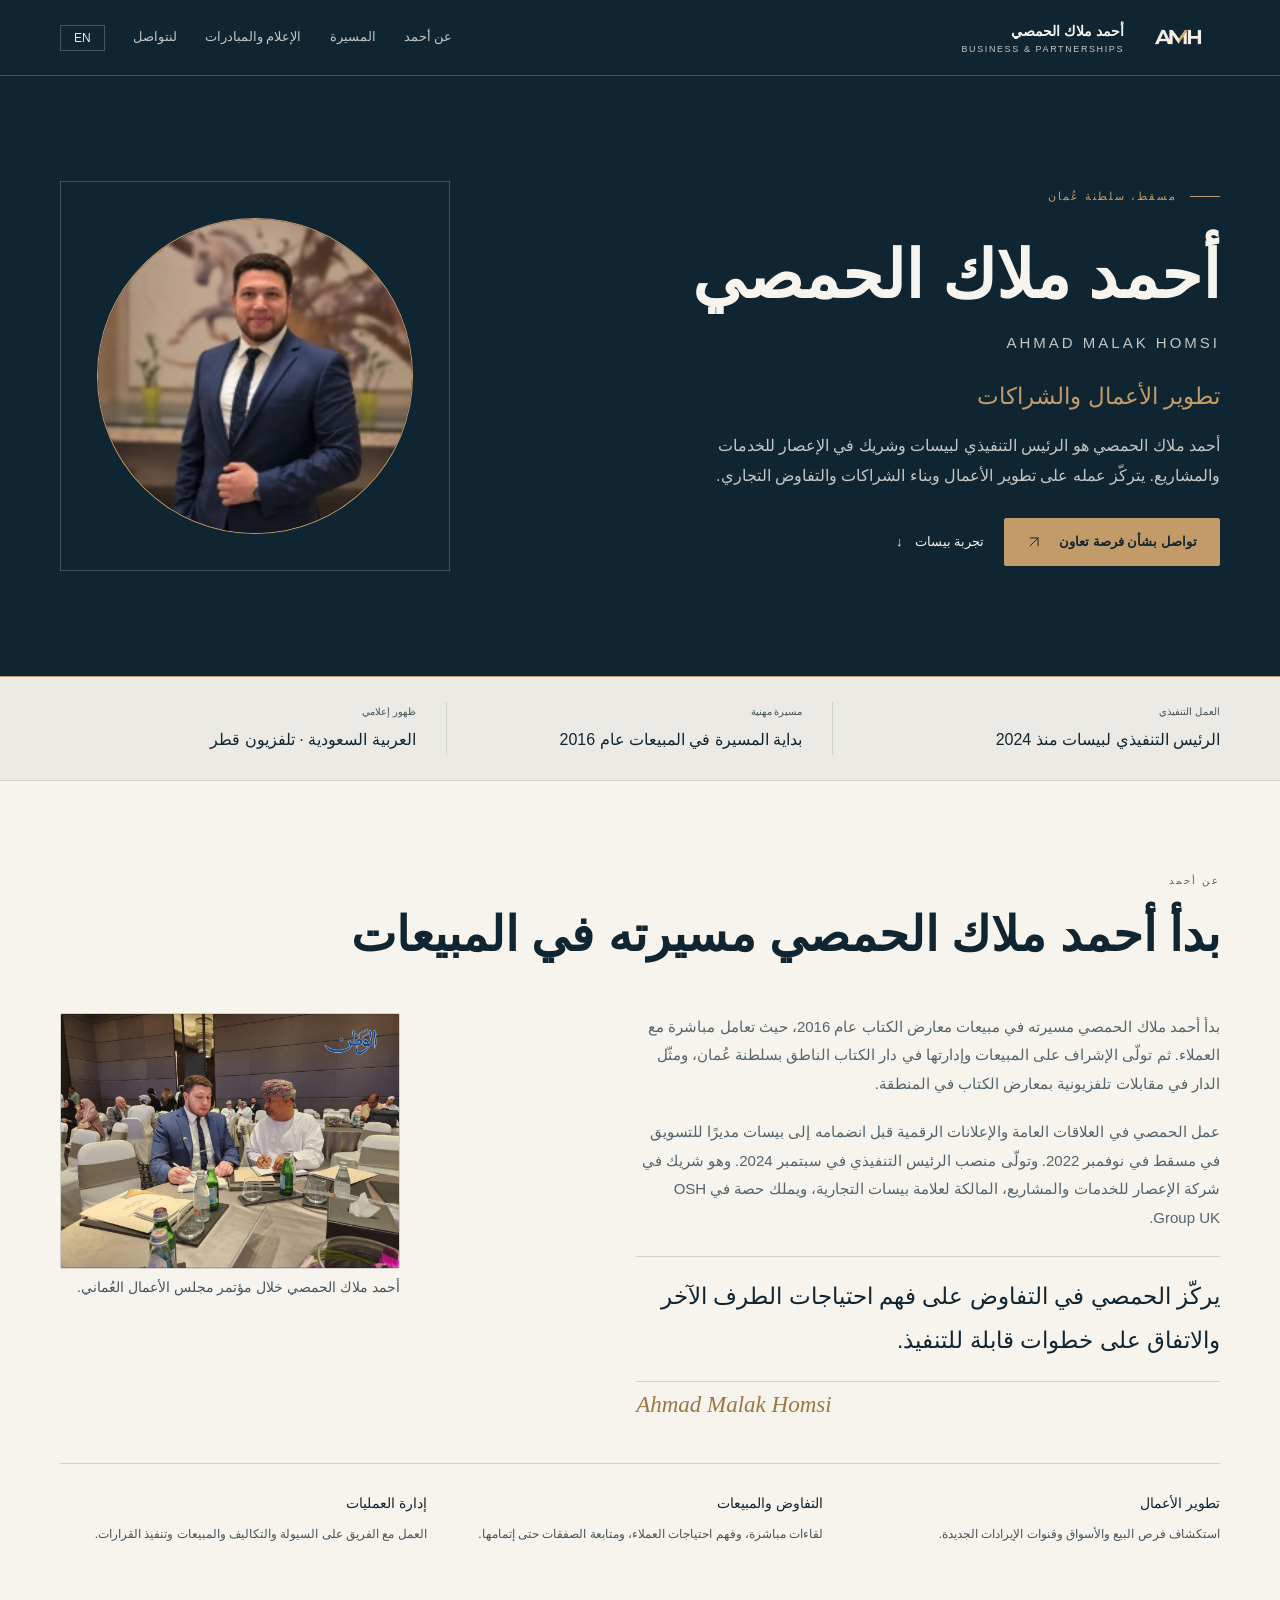
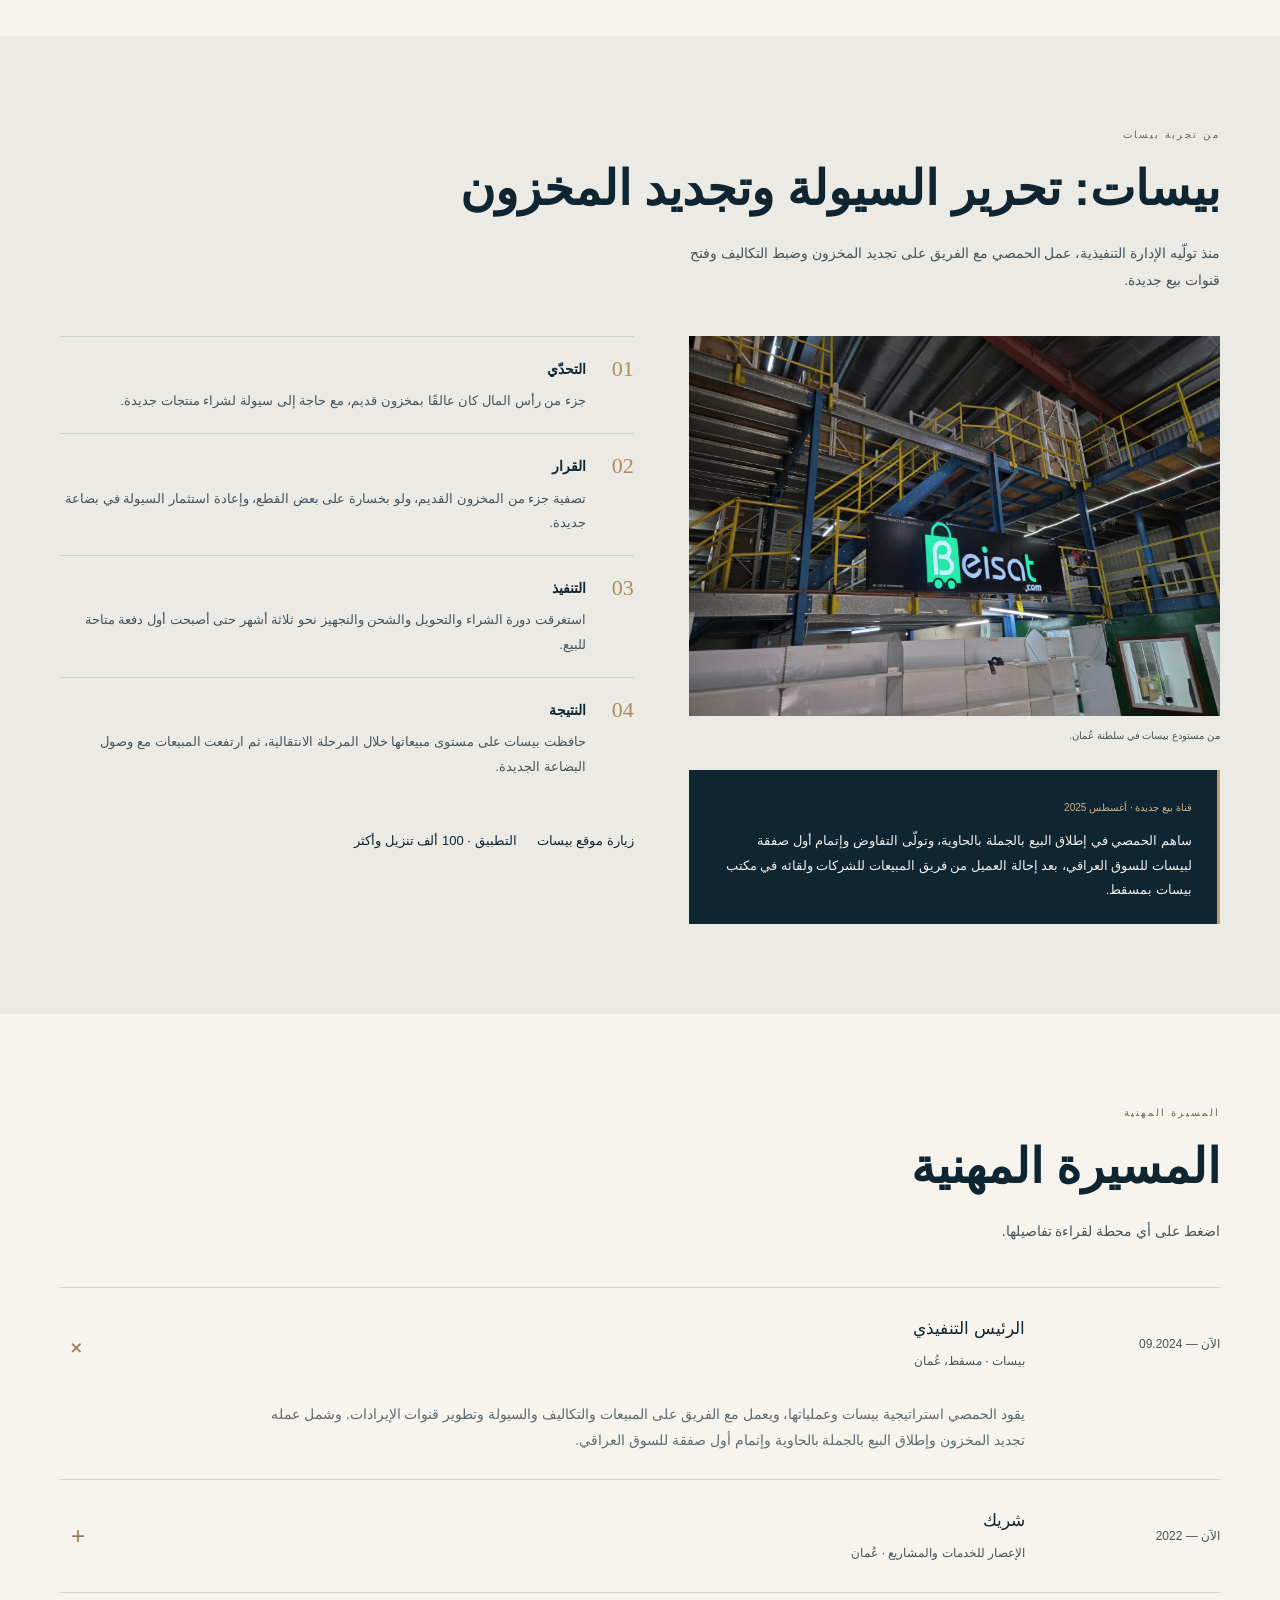
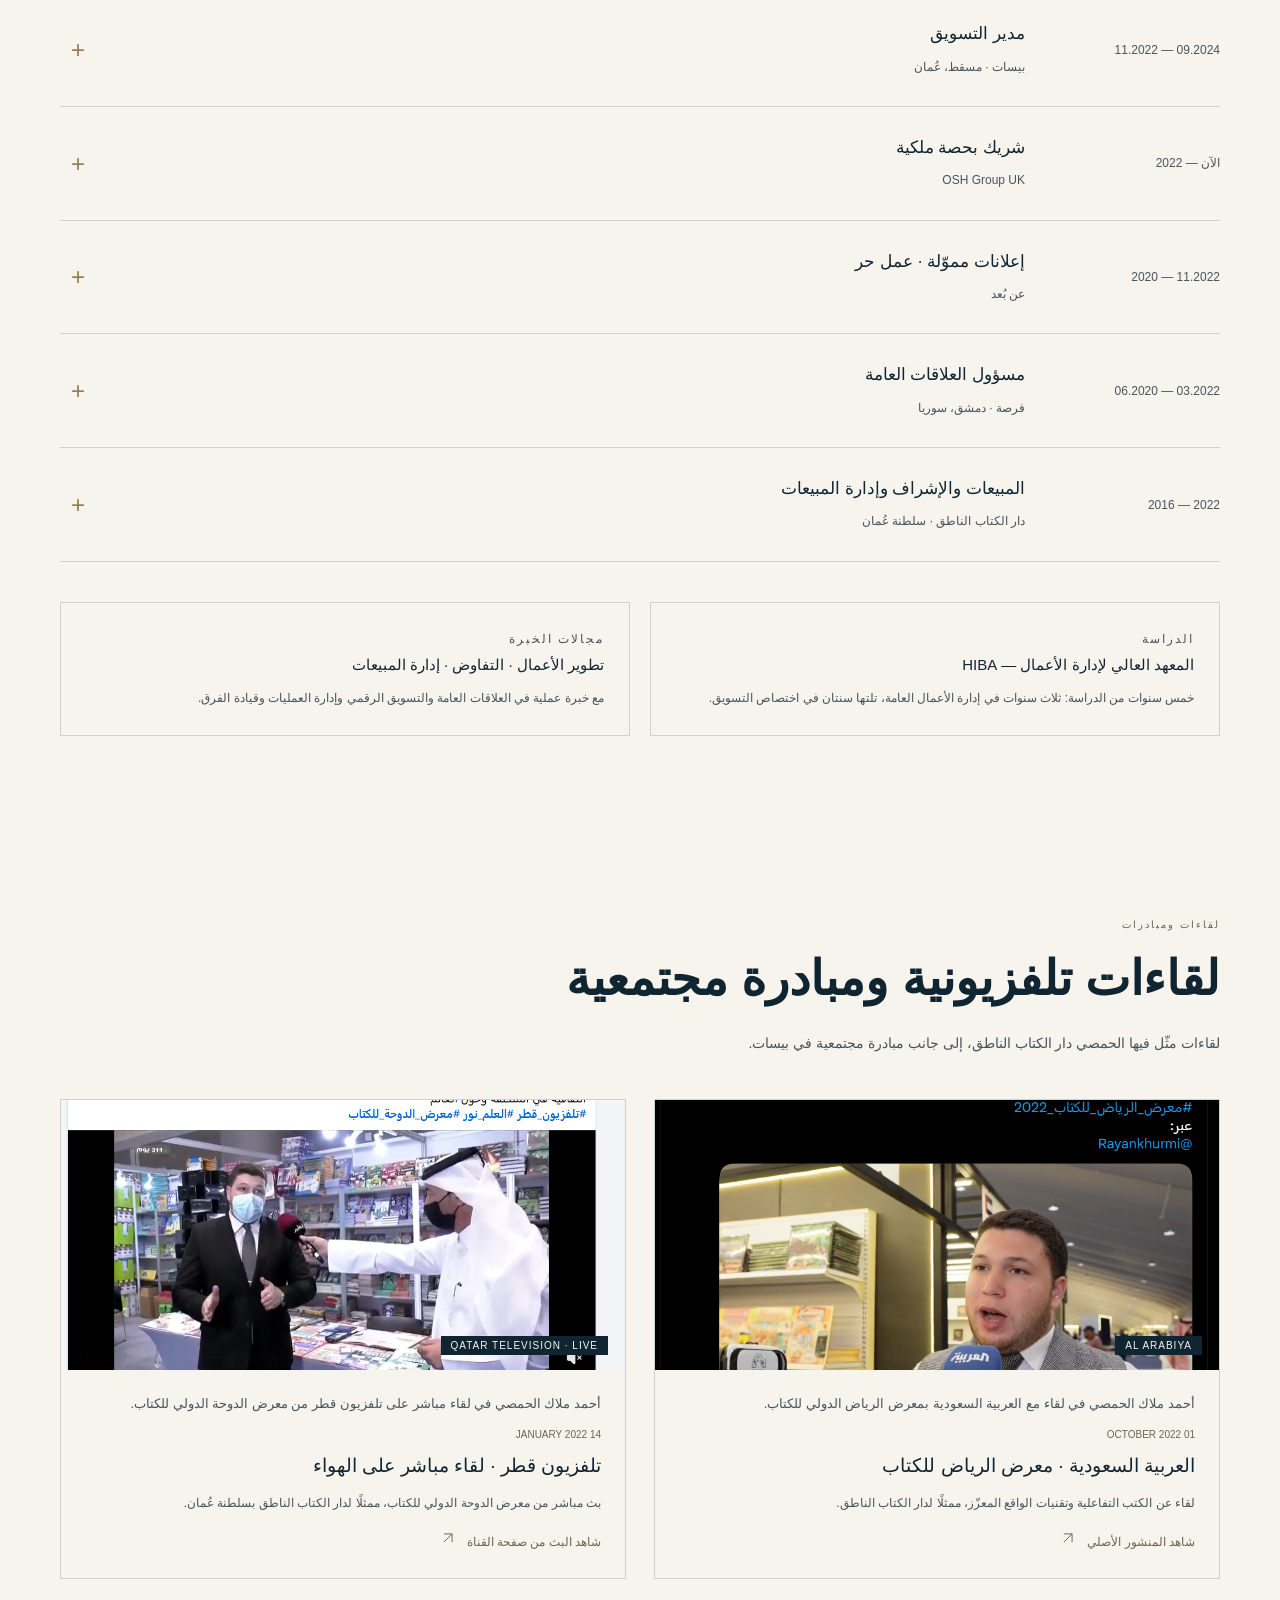
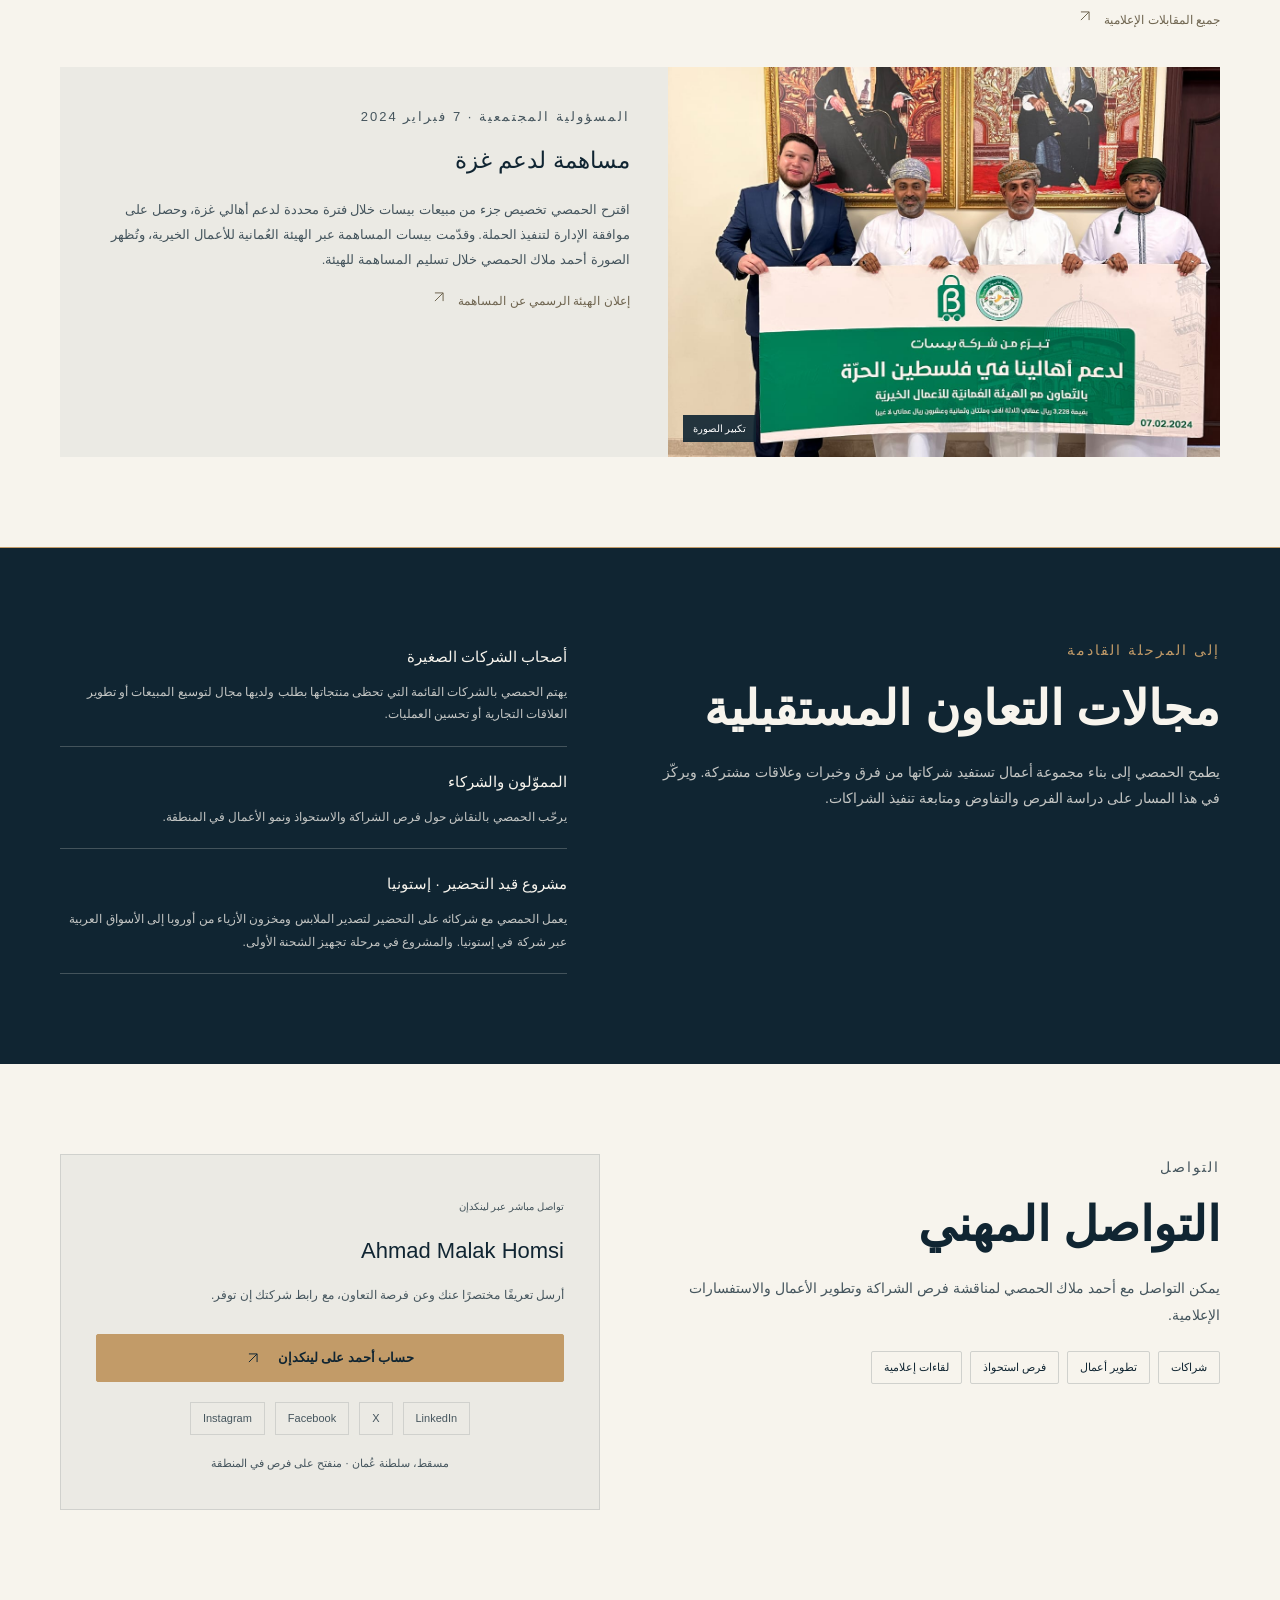
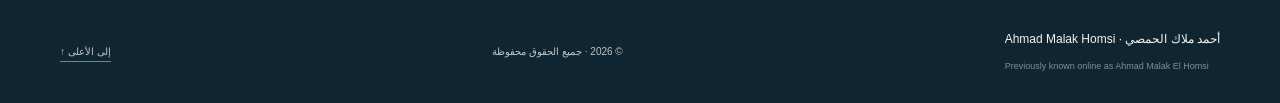
==== commit ccc7bf53: "Update bilingual conference photo caption" ====
--- a/index.html
+++ b/index.html
@@ -61,8 +61,8 @@
 <div class="trust"><div class="wrap trust-grid"><div class="trust-item"><small>العمل التنفيذي</small><strong>الرئيس التنفيذي لبيسات منذ 2024</strong></div><div class="trust-item"><small>مسيرة مهنية</small><strong>بداية المسيرة في المبيعات عام 2016</strong></div><div class="trust-item"><small>ظهور إعلامي</small><strong>العربية السعودية · تلفزيون قطر</strong></div></div></div>
 <section id="about" class="section"><div class="wrap"><div class="section-top"><div><p class="kicker">عن أحمد</p><h2>بدأ أحمد ملاك الحمصي مسيرته في المبيعات</h2></div><span class="number" aria-hidden="true">01 / ABOUT</span></div><div class="about-grid"><div class="about-copy"><p>بدأ أحمد ملاك الحمصي مسيرته في مبيعات معارض الكتاب عام 2016، حيث تعامل مباشرة مع العملاء. ثم تولّى الإشراف على المبيعات وإدارتها في دار الكتاب الناطق بسلطنة عُمان، ومثّل الدار في مقابلات تلفزيونية بمعارض الكتاب في المنطقة.</p><p>عمل الحمصي في العلاقات العامة والإعلانات الرقمية قبل انضمامه إلى بيسات مديرًا للتسويق في مسقط في نوفمبر 2022. وتولّى منصب الرئيس التنفيذي في سبتمبر 2024. وهو شريك في شركة الإعصار للخدمات والمشاريع، المالكة لعلامة بيسات التجارية، ويملك حصة في OSH Group UK.</p></div>
 <figure class="event-note">
-  <img src="/assets/syrian-omani-business-council.jpg" alt="أحمد ملاك الحمصي يدوّن ملاحظات خلال مؤتمر مجلس الأعمال السوري العُماني" width="1170" height="878" loading="lazy">
-  <figcaption>أحمد ملاك الحمصي خلال مؤتمر مجلس الأعمال السوري العُماني.</figcaption>
+  <img src="/assets/syrian-omani-business-council.jpg" alt="أحمد ملاك الحمصي يدوّن ملاحظات خلال مؤتمر مجلس الأعمال العُماني" width="1170" height="878" loading="lazy">
+  <figcaption>أحمد ملاك الحمصي خلال مؤتمر مجلس الأعمال العُماني.</figcaption>
 </figure>
 <div class="about-quote"><p class="quote">يركّز الحمصي في التفاوض على فهم احتياجات الطرف الآخر والاتفاق على خطوات قابلة للتنفيذ.</p><span class="signature" dir="ltr">Ahmad Malak Homsi</span></div>
 </div>
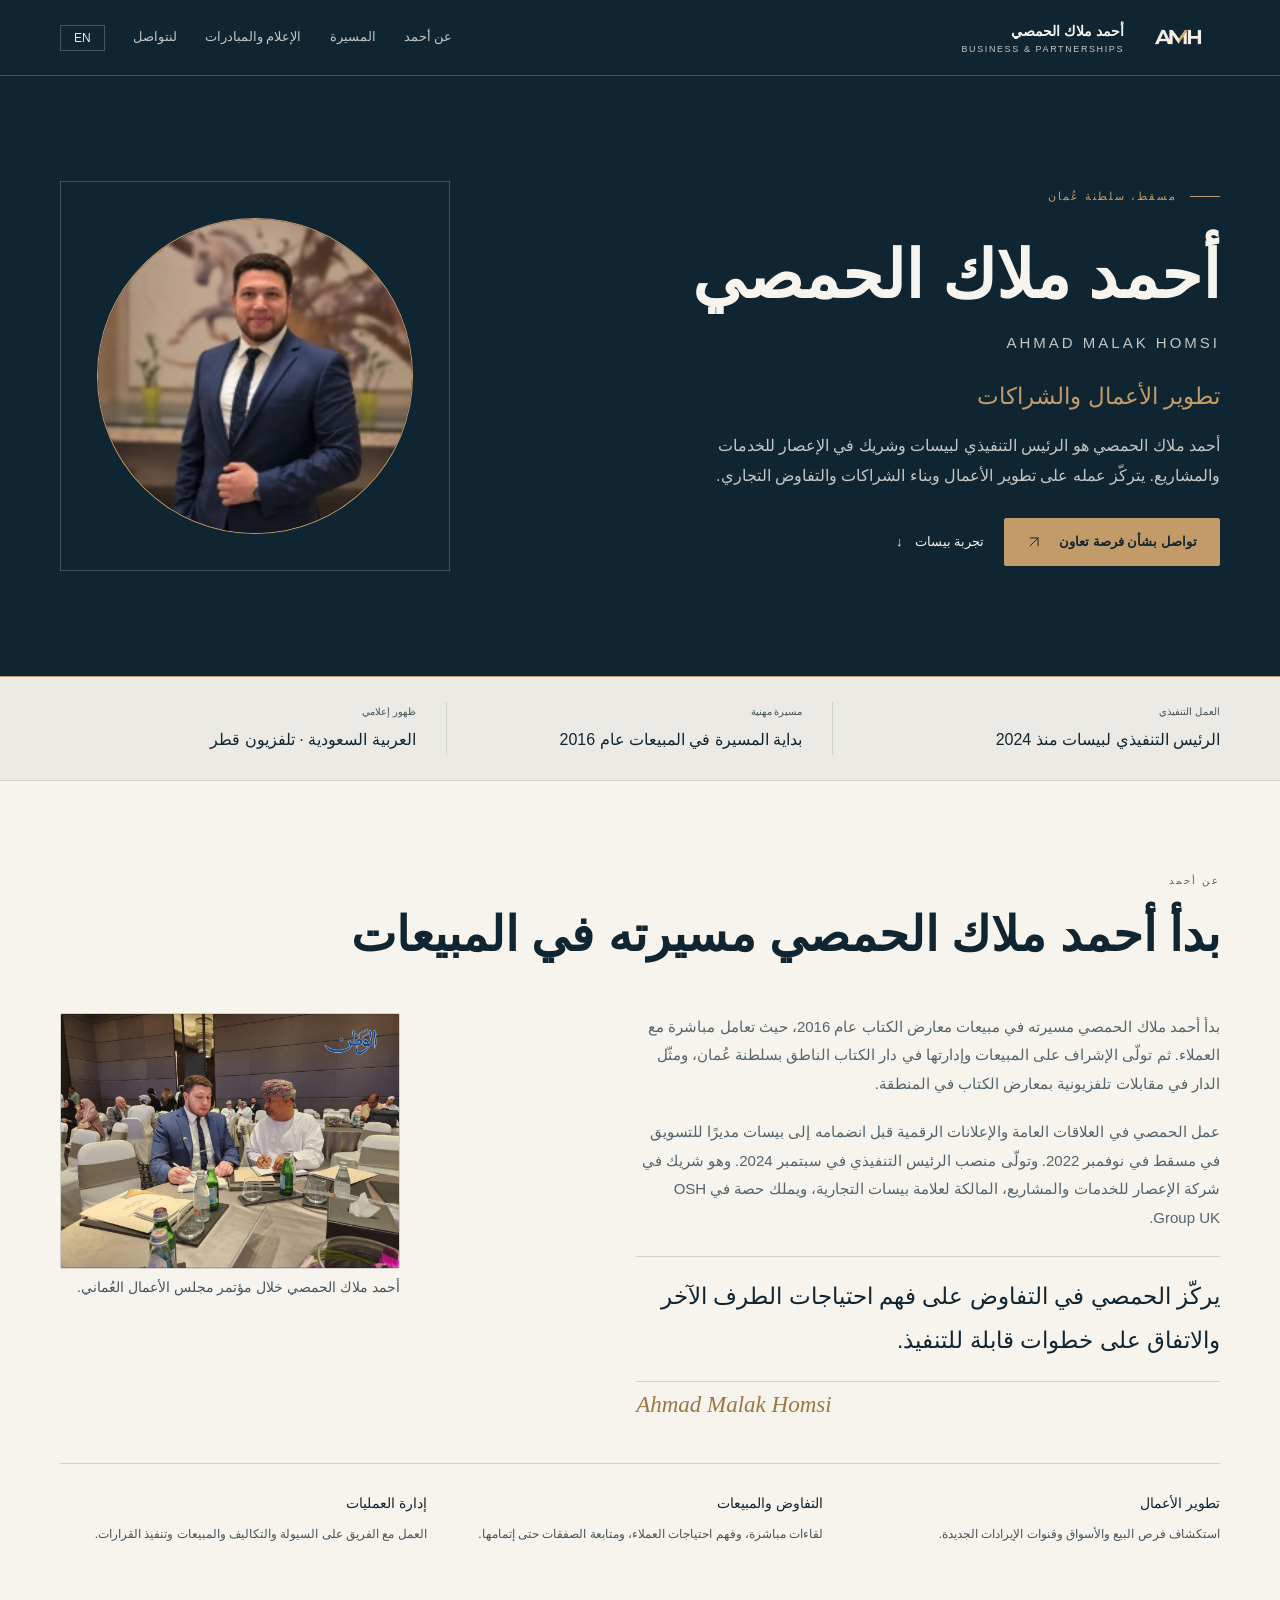
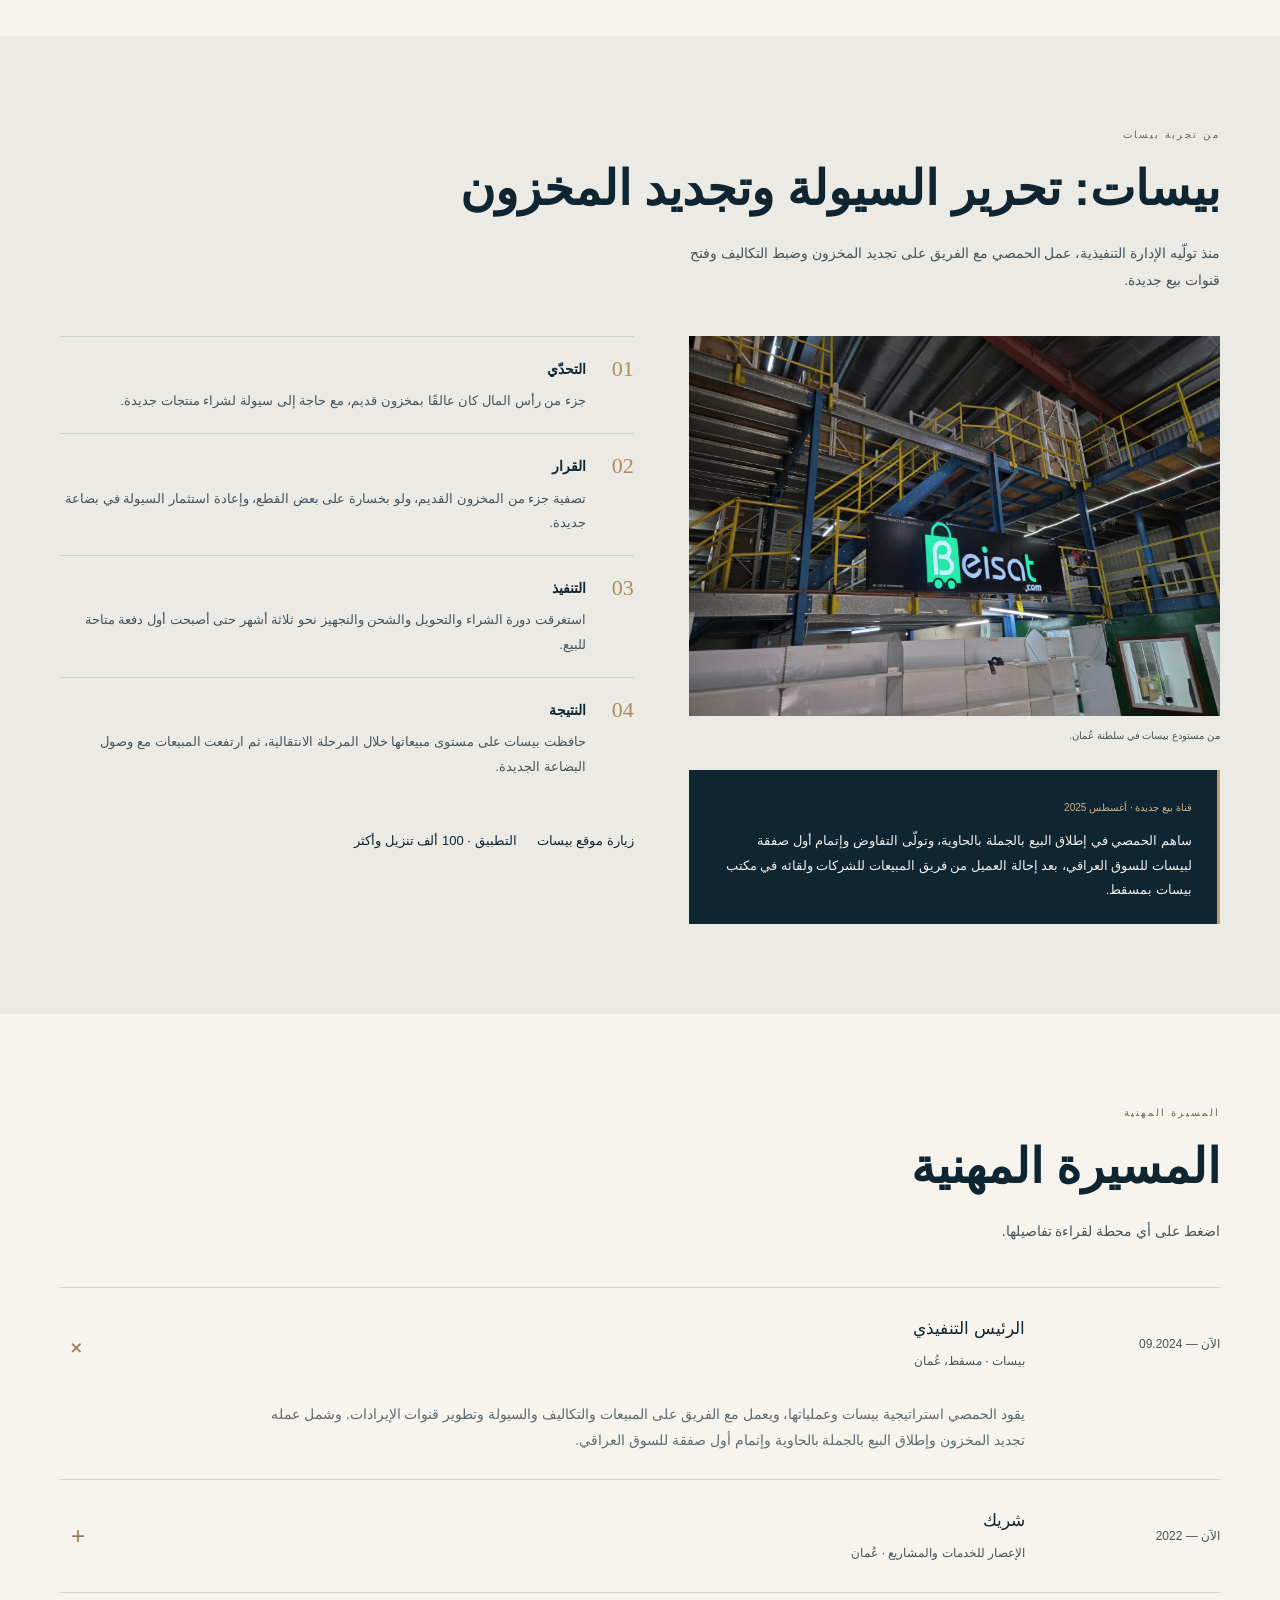
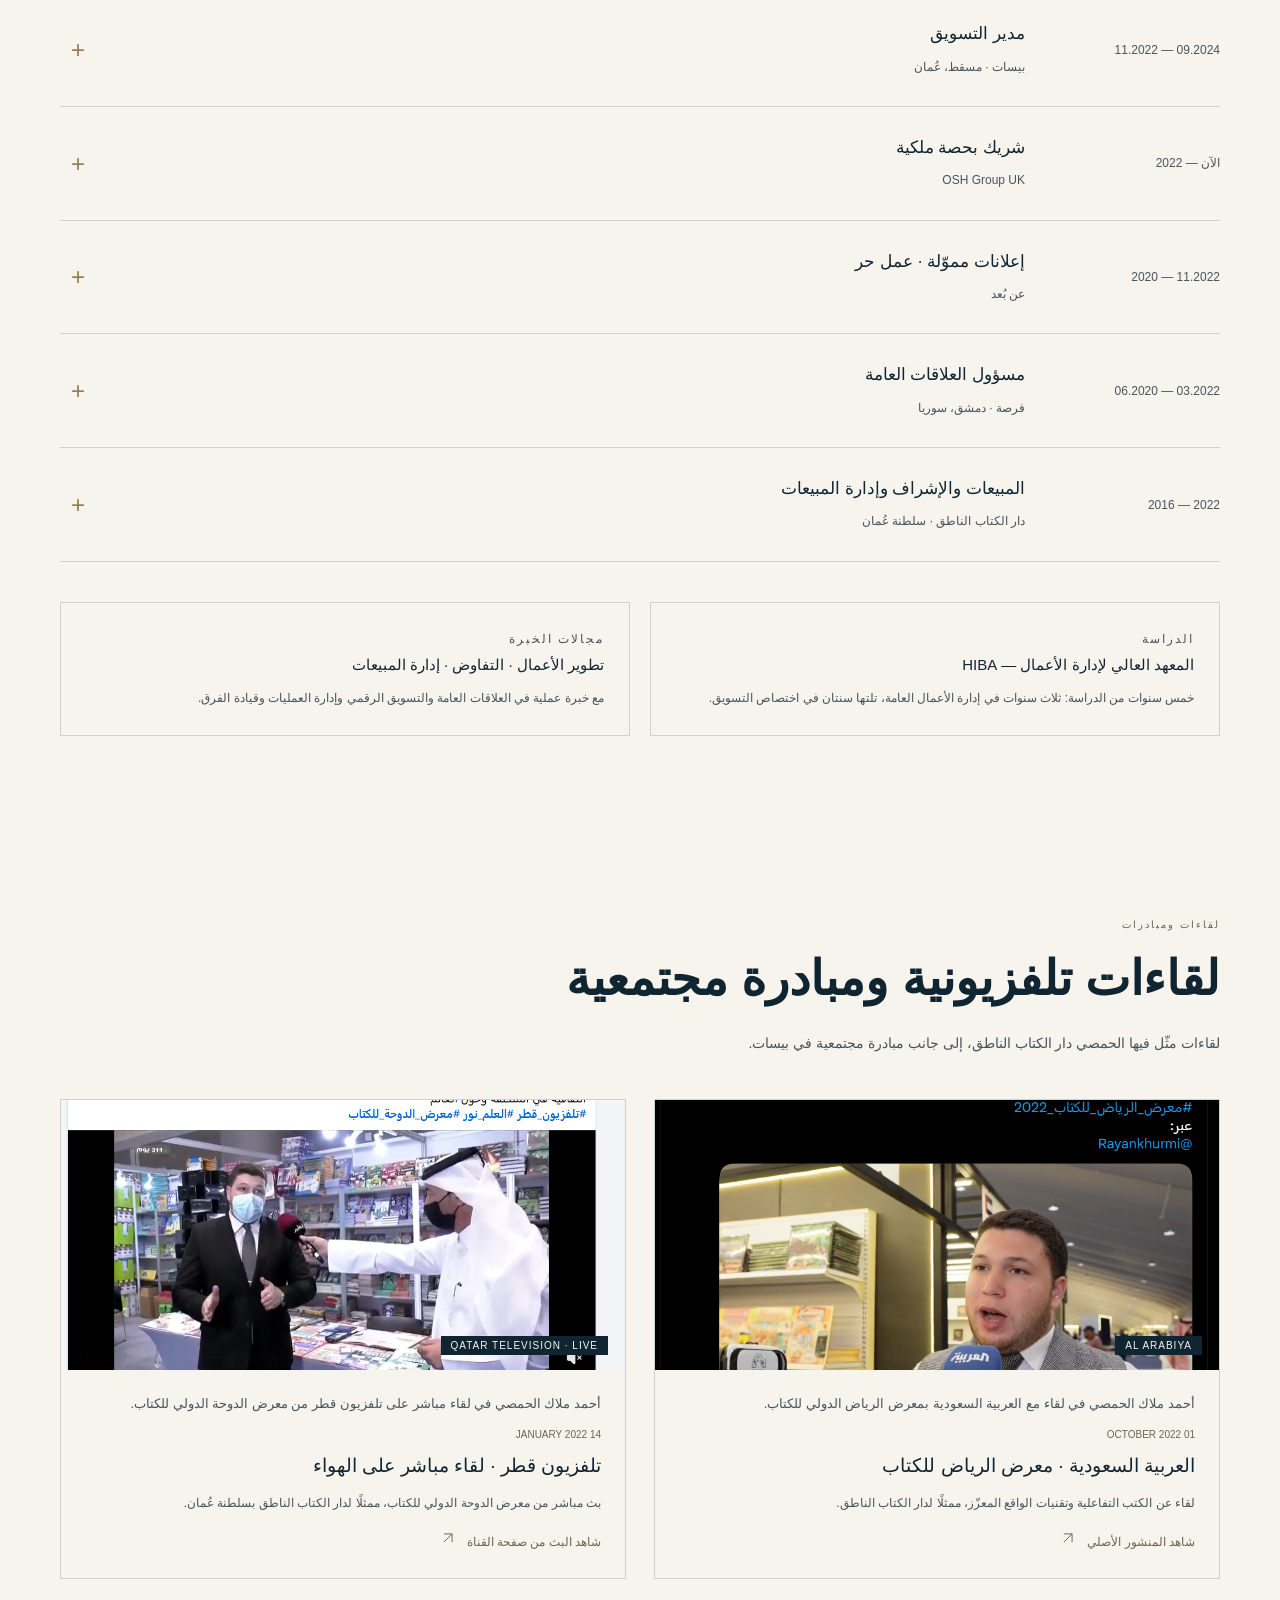
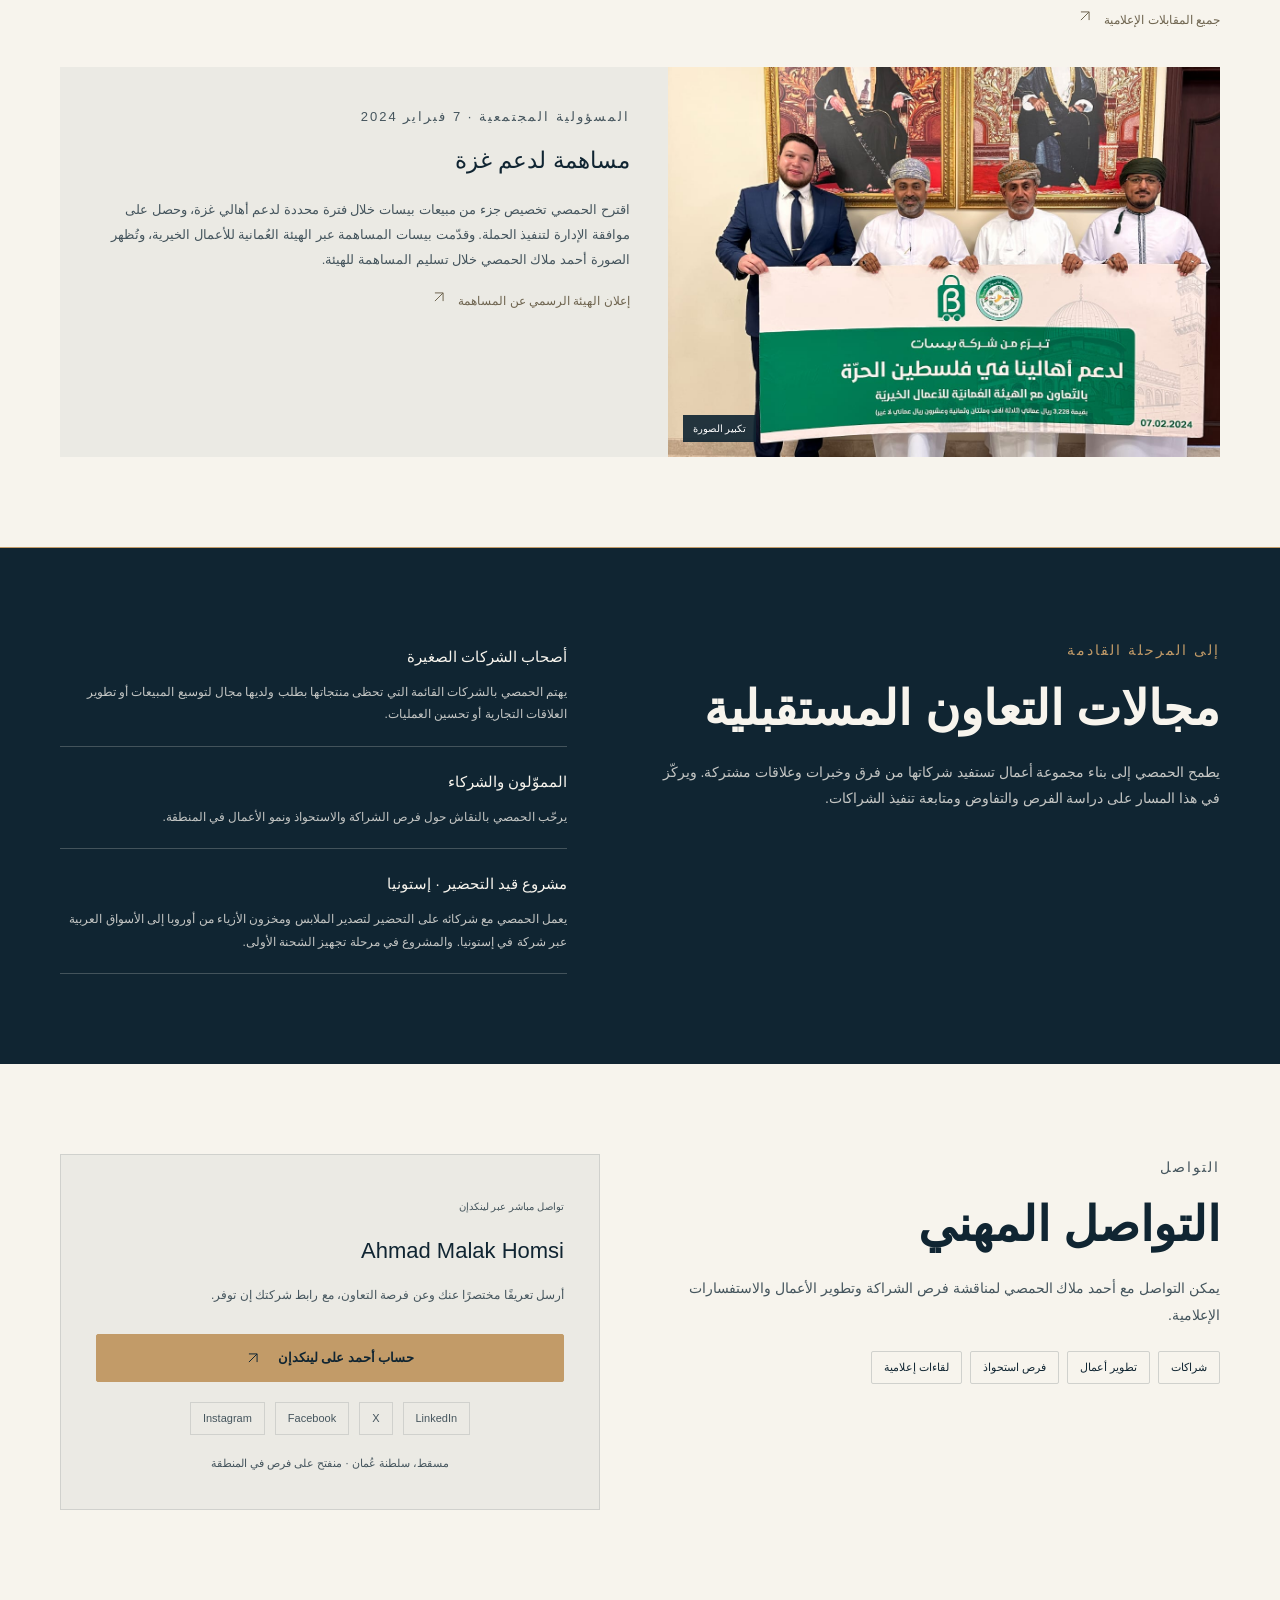
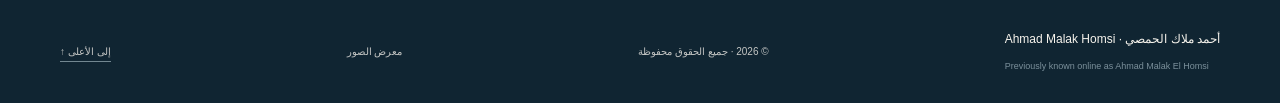
==== commit 64a04678: "Publish a bilingual gallery for portfolio photography" ====
--- a/index.html
+++ b/index.html
@@ -84,7 +84,7 @@
 <section class="section vision" id="vision"><div class="wrap vision-grid"><div><p class="kicker">إلى المرحلة القادمة</p><h2>مجالات التعاون المستقبلية</h2><p>يطمح الحمصي إلى بناء مجموعة أعمال تستفيد شركاتها من فرق وخبرات وعلاقات مشتركة. ويركّز في هذا المسار على دراسة الفرص والتفاوض ومتابعة تنفيذ الشراكات.</p></div><div class="vision-list"><div class="vision-item"><strong>أصحاب الشركات الصغيرة</strong><p>يهتم الحمصي بالشركات القائمة التي تحظى منتجاتها بطلب ولديها مجال لتوسيع المبيعات أو تطوير العلاقات التجارية أو تحسين العمليات.</p></div><div class="vision-item"><strong>المموّلون والشركاء</strong><p>يرحّب الحمصي بالنقاش حول فرص الشراكة والاستحواذ ونمو الأعمال في المنطقة.</p></div><div class="vision-item"><strong>مشروع قيد التحضير · إستونيا</strong><p>يعمل الحمصي مع شركائه على التحضير لتصدير الملابس ومخزون الأزياء من أوروبا إلى الأسواق العربية عبر شركة في إستونيا. والمشروع في مرحلة تجهيز الشحنة الأولى.</p></div></div></div></section>
 <section class="section contact" id="contact"><div class="wrap contact-grid"><div><p class="kicker">التواصل</p><h2>التواصل المهني</h2><p>يمكن التواصل مع أحمد ملاك الحمصي لمناقشة فرص الشراكة وتطوير الأعمال والاستفسارات الإعلامية.</p><div class="contact-topics"><span class="topic">شراكات</span><span class="topic">تطوير أعمال</span><span class="topic">فرص استحواذ</span><span class="topic">لقاءات إعلامية</span></div></div><div class="contact-panel"><small>تواصل مباشر عبر لينكدإن</small><h3>Ahmad Malak Homsi</h3><p>أرسل تعريفًا مختصرًا عنك وعن فرصة التعاون، مع رابط شركتك إن توفر.</p><a class="button" href="https://www.linkedin.com/in/ahmadmalakhomsi/" target="_blank" rel="noopener noreferrer"><span>حساب أحمد على لينكدإن</span></a><div class="social-links" aria-label="Social profiles"><a href="https://www.linkedin.com/in/ahmadmalakhomsi/" target="_blank" rel="noopener noreferrer">LinkedIn</a><a href="https://x.com/ahmadmalakhomsi" target="_blank" rel="noopener noreferrer">X</a><a href="https://www.facebook.com/ahmadmalakhomsi/" target="_blank" rel="noopener noreferrer">Facebook</a><a href="https://www.instagram.com/ahmadmalakhomsi/" target="_blank" rel="noopener noreferrer">Instagram</a></div><div class="contact-location">مسقط، سلطنة عُمان · منفتح على فرص في المنطقة</div></div></div></section>
 </main>
-<footer class="footer"><div class="wrap footer-inner"><div><strong>أحمد ملاك الحمصي · Ahmad Malak Homsi</strong><div class="previous-name">Previously known online as Ahmad Malak El Homsi</div></div><span>© 2026 · جميع الحقوق محفوظة</span><a class="backtop" href="#top">إلى الأعلى ↑</a></div></footer>
+<footer class="footer"><div class="wrap footer-inner"><div><strong>أحمد ملاك الحمصي · Ahmad Malak Homsi</strong><div class="previous-name">Previously known online as Ahmad Malak El Homsi</div></div><span>© 2026 · جميع الحقوق محفوظة</span><a href="/photos/">معرض الصور</a><a class="backtop" href="#top">إلى الأعلى ↑</a></div></footer>
 <dialog class="dialog" id="photo-dialog" aria-labelledby="photo-caption"><button class="dialog-close" id="close-photo" type="button" aria-label="إغلاق الصورة">×</button><img src="/assets/8f0a66f0a7d22e40.jpg" alt="الصورة الكاملة لتسليم مساهمة بيسات للهيئة العُمانية للأعمال الخيرية"><div class="dialog-caption" id="photo-caption">تسليم مساهمة بيسات · الهيئة العُمانية للأعمال الخيرية · 7 فبراير 2024</div></dialog>
 <script>
 (function(){
--- a/assets/brand.css
+++ b/assets/brand.css
@@ -292,3 +292,23 @@
   line-height: 1.3;
   letter-spacing: normal;
 }
+
+.photo-card { margin: 0; }
+
+.photo-card img {
+  width: 100%;
+  height: auto;
+}
+
+.photo-card figcaption { padding: 16px 20px; }
+
+.photo-page .photo-card h2 {
+  margin: 0;
+  font-size: 20px;
+}
+
+.photo-card figcaption p {
+  margin: 6px 0 0;
+  color: var(--muted);
+  font-size: 14px;
+}
